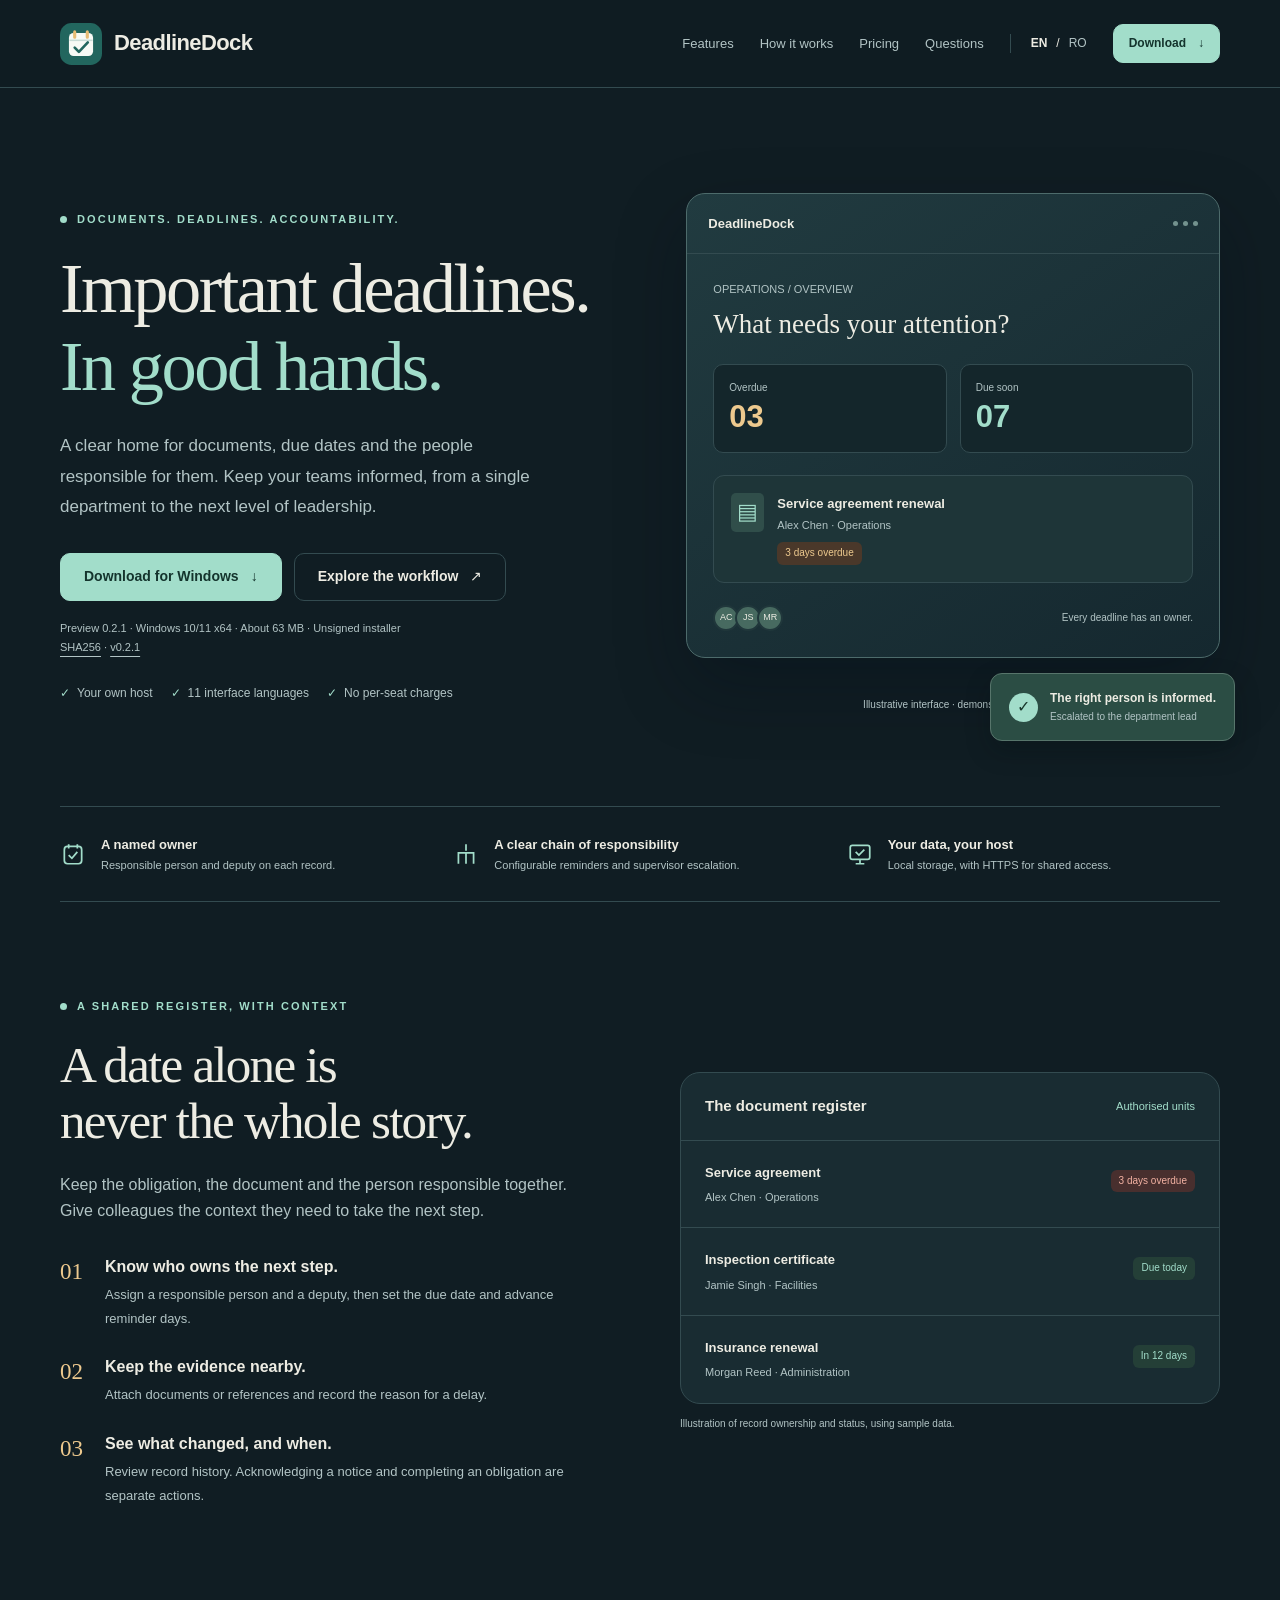
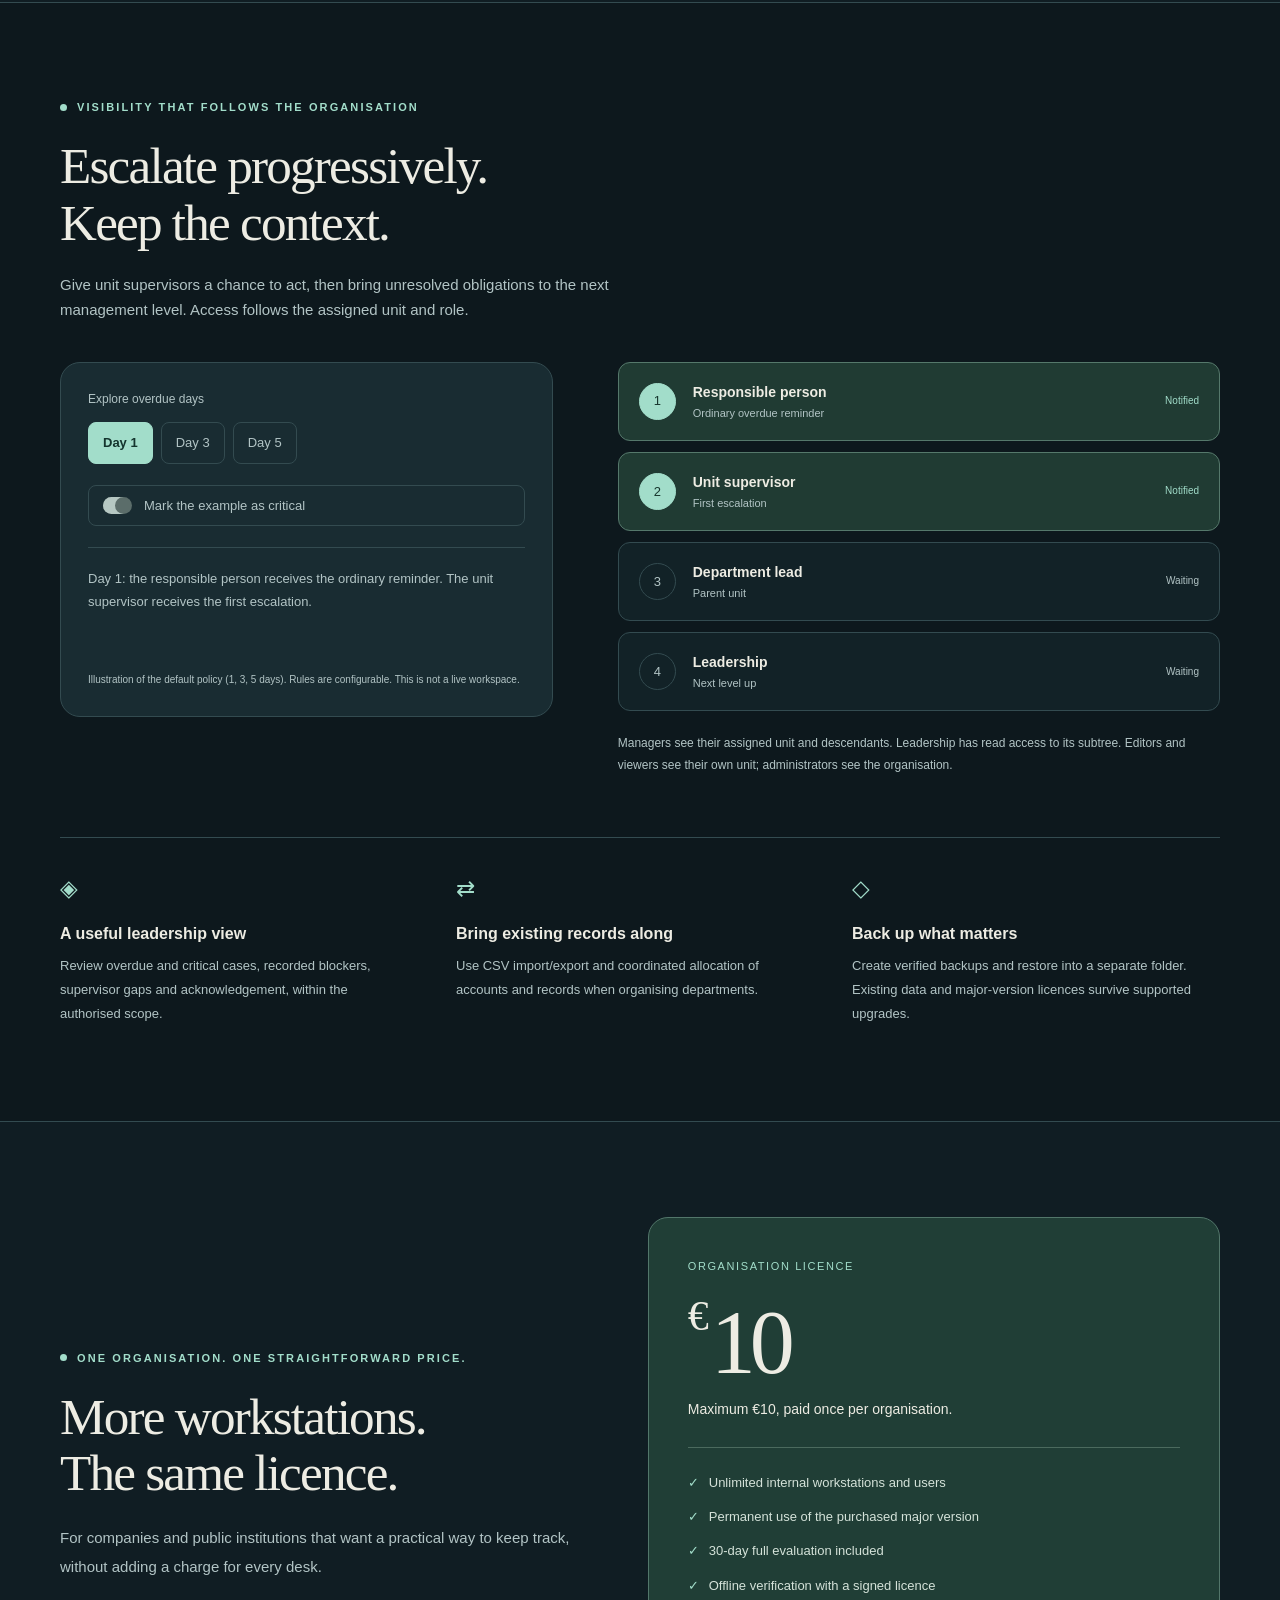
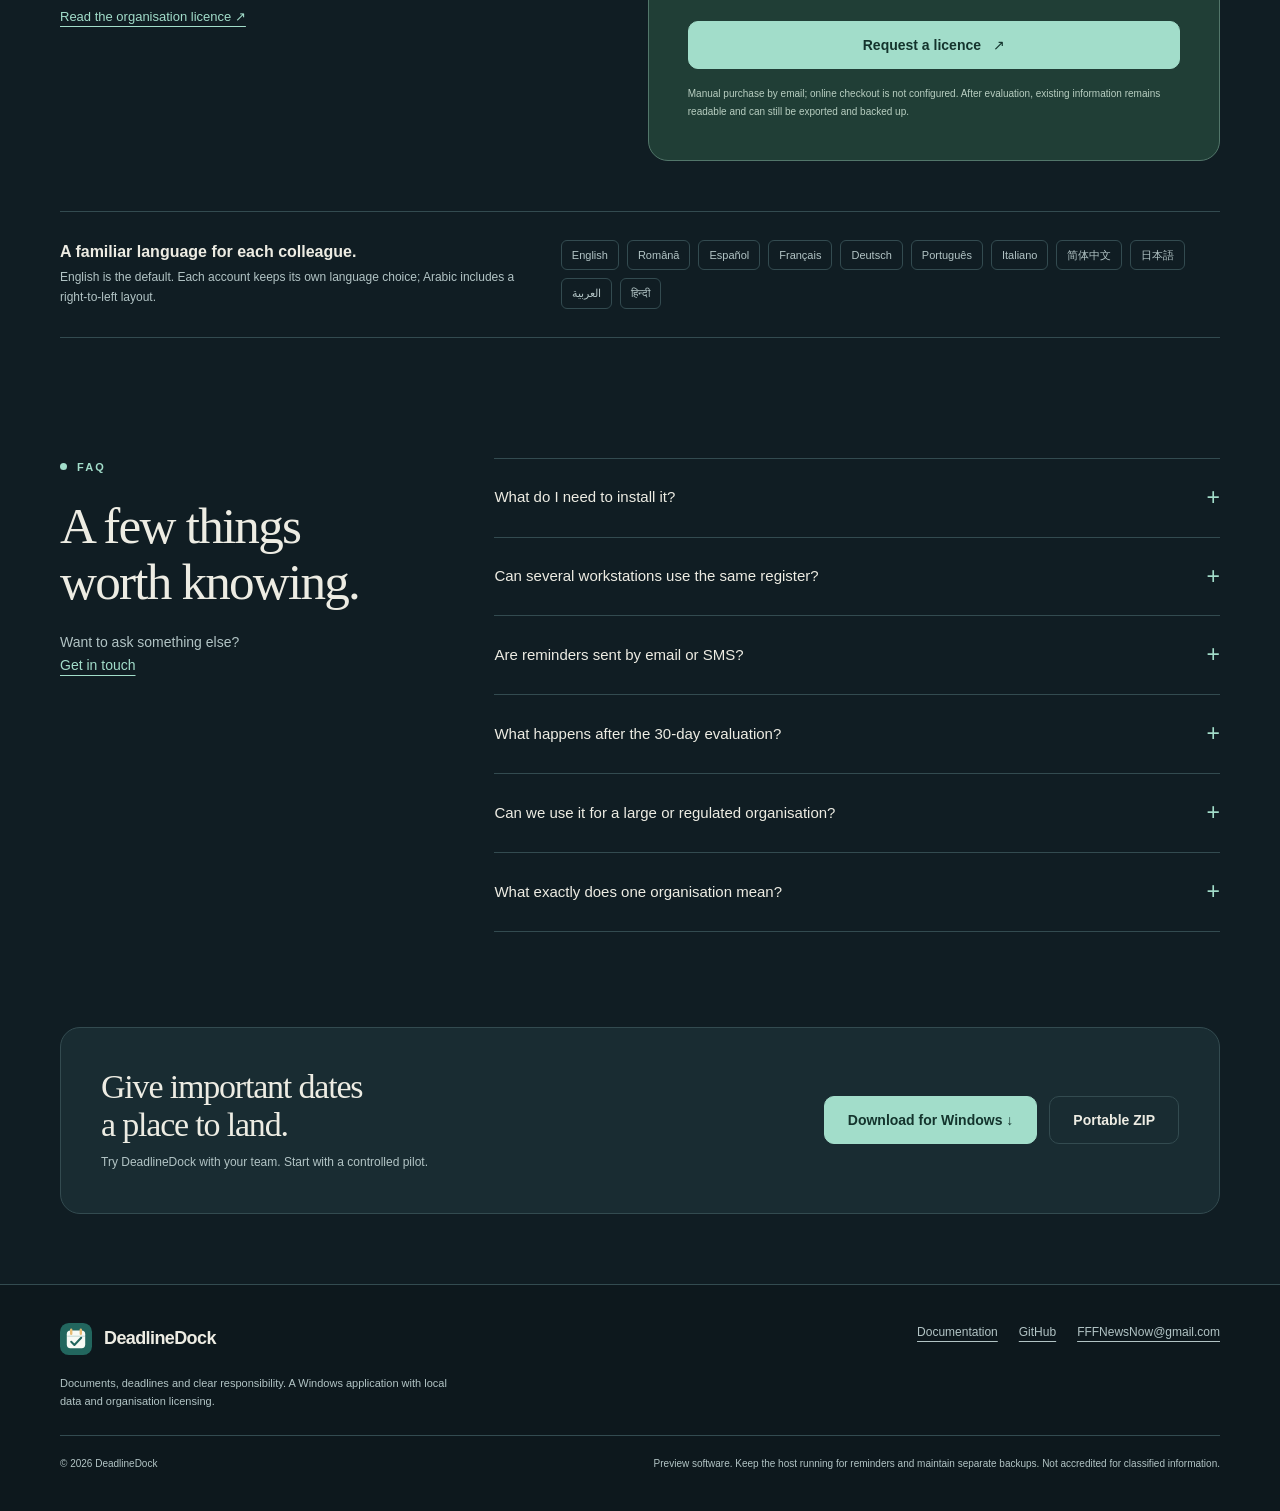
==== index.html @ 1c9779db "Add English and Romanian product website with search metadata" ====
<!doctype html>
<html lang="en"><head><meta charset="utf-8"><meta name="viewport" content="width=device-width,initial-scale=1"><meta name="color-scheme" content="dark"><title>DeadlineDock — Windows deadline and document tracker</title>
<meta name="description" content="Track documents, deadlines and responsibilities on Windows. Department hierarchy, escalation and leadership dashboards. Up to €10 per organisation."><meta name="robots" content="index,follow,max-image-preview:large"><meta name="google-site-verification" content="Wons1W-A62nD5cwTV264CGBM_NOvnfu3PKyM8gzLTNQ">
<link rel="canonical" href="https://grimegod.github.io/DeadlineDock/"><link rel="alternate" hreflang="en" href="https://grimegod.github.io/DeadlineDock/"><link rel="alternate" hreflang="ro" href="https://grimegod.github.io/DeadlineDock/ro.html"><link rel="alternate" hreflang="x-default" href="https://grimegod.github.io/DeadlineDock/">
<meta property="og:type" content="website"><meta property="og:site_name" content="DeadlineDock"><meta property="og:title" content="DeadlineDock — Windows deadline and document tracker"><meta property="og:description" content="Track documents, deadlines and responsibilities on Windows. Department hierarchy, escalation and leadership dashboards. Up to €10 per organisation."><meta property="og:url" content="https://grimegod.github.io/DeadlineDock/"><meta property="og:image" content="https://grimegod.github.io/DeadlineDock/screenshot.jpg"><meta property="og:image:alt" content="DeadlineDock Midnight — demonstration data"><meta property="og:locale" content="en_GB"><meta name="twitter:card" content="summary_large_image">
<link rel="icon" href="logo.svg" type="image/svg+xml"><link rel="stylesheet" href="site.css"><script src="site.js" defer></script><script type="application/ld+json">{"@context": "https://schema.org", "@graph": [{"@type": "WebSite", "@id": "https://grimegod.github.io/DeadlineDock/#website", "name": "DeadlineDock", "url": "https://grimegod.github.io/DeadlineDock/"}, {"@type": "WebPage", "@id": "https://grimegod.github.io/DeadlineDock/#webpage", "url": "https://grimegod.github.io/DeadlineDock/", "name": "DeadlineDock — Windows deadline and document tracker", "description": "Track documents, deadlines and responsibilities on Windows. Department hierarchy, escalation and leadership dashboards. Up to €10 per organisation.", "inLanguage": "en", "isPartOf": {"@id": "https://grimegod.github.io/DeadlineDock/#website"}, "about": {"@type": "Thing", "name": "DeadlineDock", "description": "Track documents, deadlines and responsibilities on Windows. Department hierarchy, escalation and leadership dashboards. Up to €10 per organisation."}}]}</script></head>
<body><a class="skip" href="#main">Skip to content</a><header class="site-header"><div class="container header-row"><a class="brand" href="./" aria-label="DeadlineDock"><img src="logo.svg" width="42" height="42" alt="">DeadlineDock</a><nav class="nav-links" aria-label="Main navigation"><a href="#features">Features</a><a href="#workflow">How it works</a><a href="#pricing">Pricing</a><a href="#faq">Questions</a></nav><div class="language" aria-label="Website language"><a href="./" lang="en" hreflang="en" aria-current="page">EN</a><span aria-hidden="true">/</span><a href="ro.html" lang="ro" hreflang="ro" >RO</a></div><a class="button small header-download" href="https://github.com/Grimegod/DeadlineDock/releases/download/v0.2.1/DeadlineDock-0.2.1-Setup-x64.exe">Download <span aria-hidden="true">↓</span></a></div></header>
<main id="main"><section class="container hero"><div class="hero-copy"><div class="eyebrow">Documents. Deadlines. Accountability.</div><h1><span class="visually-hidden">DeadlineDock — </span>Important deadlines.<br><em>In good hands.</em></h1><p>A clear home for documents, due dates and the people responsible for them. Keep your teams informed, from a single department to the next level of leadership.</p><div class="actions"><a class="button" href="https://github.com/Grimegod/DeadlineDock/releases/download/v0.2.1/DeadlineDock-0.2.1-Setup-x64.exe">Download for Windows <span aria-hidden="true">↓</span></a><a class="button secondary" href="#workflow">Explore the workflow <span aria-hidden="true">↗</span></a></div><p class="release-note">Preview 0.2.1 · Windows 10/11 x64 · About 63 MB · Unsigned installer<br><a href="https://github.com/Grimegod/DeadlineDock/releases/download/v0.2.1/SHA256SUMS.txt">SHA256</a> · <a href="https://github.com/Grimegod/DeadlineDock/releases/tag/v0.2.1">v0.2.1</a></p><div class="hero-proof"><span>Your own host</span><span>11 interface languages</span><span>No per-seat charges</span></div></div><div class="product-scene" aria-label="Illustrative interface · demonstration data"><div class="scene-shell"><div class="scene-top"><strong>DeadlineDock</strong><div class="scene-dots" aria-hidden="true"><i></i><i></i><i></i></div></div><div class="scene-inner"><div class="scene-greeting">OPERATIONS / OVERVIEW</div><h3>What needs your attention?</h3><div class="mini-stats"><div class="mini-stat"><span>Overdue</span><strong>03</strong></div><div class="mini-stat"><span>Due soon</span><strong>07</strong></div></div><div class="scene-record"><div class="file-icon" aria-hidden="true">▤</div><div><strong>Service agreement renewal</strong><p>Alex Chen · Operations</p><span class="badge">3 days overdue</span></div></div><div class="scene-bottom"><div class="avatars" aria-hidden="true"><span>AC</span><span>JS</span><span>MR</span></div><span>Every deadline has an owner.</span></div></div></div><div class="floating-note"><span class="check" aria-hidden="true">✓</span><div><strong>The right person is informed.</strong><p>Escalated to the department lead</p></div></div><p class="illustration-label">Illustrative interface · demonstration data</p></div></section>
<div class="container facts-strip"><div class="fact"><svg viewBox="0 0 24 24" fill="none" stroke-width="1.6" aria-hidden="true"><rect x="4" y="5" width="16" height="16" rx="3"/><path d="M8 3v4m8-4v4M8 13l3 3 5-6"/></svg><div><strong>A named owner</strong><p>Responsible person and deputy on each record.</p></div></div><div class="fact"><svg viewBox="0 0 24 24" fill="none" stroke-width="1.6" aria-hidden="true"><path d="M12 3v6m-7 7v-5h14v5M5 16v5m14-5v5M12 11v10"/></svg><div><strong>A clear chain of responsibility</strong><p>Configurable reminders and supervisor escalation.</p></div></div><div class="fact"><svg viewBox="0 0 24 24" fill="none" stroke-width="1.6" aria-hidden="true"><rect x="3" y="4" width="18" height="13" rx="2"/><path d="M8 21h8m-4-4v4M8 10l3 3 5-5"/></svg><div><strong>Your data, your host</strong><p>Local storage, with HTTPS for shared access.</p></div></div></div>
<section class="container section split" id="features"><div><div class="eyebrow">A shared register, with context</div><h2>A date alone is<br>never the whole story.</h2><p style="margin-top:22px">Keep the obligation, the document and the person responsible together. Give colleagues the context they need to take the next step.</p><div class="feature-list"><div class="feature-row"><span class="number">01</span><div><h3>Know who owns the next step.</h3><p>Assign a responsible person and a deputy, then set the due date and advance reminder days.</p></div></div><div class="feature-row"><span class="number">02</span><div><h3>Keep the evidence nearby.</h3><p>Attach documents or references and record the reason for a delay.</p></div></div><div class="feature-row"><span class="number">03</span><div><h3>See what changed, and when.</h3><p>Review record history. Acknowledging a notice and completing an obligation are separate actions.</p></div></div></div></div><div><div class="register-card"><div class="register-title"><strong>The document register</strong><span>Authorised units</span></div><div class="register-item"><div><strong>Service agreement</strong><p>Alex Chen · Operations</p></div><div class="register-date"><span class="badge late">3 days overdue</span></div></div><div class="register-item"><div><strong>Inspection certificate</strong><p>Jamie Singh · Facilities</p></div><div class="register-date"><span class="badge ">Due today</span></div></div><div class="register-item"><div><strong>Insurance renewal</strong><p>Morgan Reed · Administration</p></div><div class="register-date"><span class="badge ">In 12 days</span></div></div></div><span class="inset-label">Illustration of record ownership and status, using sample data.</span></div></section>
<section class="escalation-section section" id="workflow"><div class="container"><div class="section-head"><div class="eyebrow">Visibility that follows the organisation</div><h2>Escalate progressively.<br>Keep the context.</h2><p>Give unit supervisors a chance to act, then bring unresolved obligations to the next management level. Access follows the assigned unit and role.</p></div><div class="escalation-layout" data-escalation-demo><div class="demo-control"><span class="demo-label">Explore overdue days</span><div class="days"><button type="button" data-day="1" aria-pressed="true">Day 1</button><button type="button" data-day="3" aria-pressed="false">Day 3</button><button type="button" data-day="5" aria-pressed="false">Day 5</button></div><button type="button" class="priority-switch" data-critical aria-pressed="false">Mark the example as critical</button><p class="demo-explanation" data-explanation aria-live="polite">Day 1: the unit supervisor receives the first escalation.</p><p class="demo-note">Illustration of the default policy (1, 3, 5 days). Rules are configurable. This is not a live workspace.</p></div><div><div class="chain"><div class="chain-row notified" data-threshold="0"><span class="chain-icon" aria-hidden="true">1</span><div><strong>Responsible person</strong><p>Ordinary overdue reminder</p></div><span class="chain-state" data-state>Notified</span></div><div class="chain-row notified" data-threshold="1"><span class="chain-icon" aria-hidden="true">2</span><div><strong>Unit supervisor</strong><p>First escalation</p></div><span class="chain-state" data-state>Notified</span></div><div class="chain-row " data-threshold="3"><span class="chain-icon" aria-hidden="true">3</span><div><strong>Department lead</strong><p>Parent unit</p></div><span class="chain-state" data-state>Waiting</span></div><div class="chain-row " data-threshold="5"><span class="chain-icon" aria-hidden="true">4</span><div><strong>Leadership</strong><p>Next level up</p></div><span class="chain-state" data-state>Waiting</span></div></div><p class="scope-caption">Managers see their assigned unit and descendants. Leadership has read access to its subtree. Editors and viewers see their own unit; administrators see the organisation.</p></div></div><div class="tools-grid"><div class="tool"><span class="tool-icon" aria-hidden="true">◈</span><h3>A useful leadership view</h3><p>Review overdue and critical cases, recorded blockers, supervisor gaps and acknowledgement, within the authorised scope.</p></div><div class="tool"><span class="tool-icon" aria-hidden="true">⇄</span><h3>Bring existing records along</h3><p>Use CSV import/export and coordinated allocation of accounts and records when organising departments.</p></div><div class="tool"><span class="tool-icon" aria-hidden="true">◇</span><h3>Back up what matters</h3><p>Create verified backups and restore into a separate folder. Existing data and major-version licences survive supported upgrades.</p></div></div></div></section>
<section class="container section"><div class="pricing-layout" id="pricing"><div class="pricing-copy"><div class="eyebrow">One organisation. One straightforward price.</div><h2>More workstations.<br>The same licence.</h2><p>For companies and public institutions that want a practical way to keep track, without adding a charge for every desk.</p><a class="quiet-link" href="https://github.com/Grimegod/DeadlineDock/blob/main/LICENSE.txt">Read the organisation licence ↗</a></div><div class="price-card"><div class="price-label">Organisation licence</div><div class="price-value"><span>€</span>10</div><p class="price-scope">Maximum €10, paid once per organisation.</p><ul class="price-list"><li>Unlimited internal workstations and users</li><li>Permanent use of the purchased major version</li><li>30-day full evaluation included</li><li>Offline verification with a signed licence</li></ul><a class="button" href="mailto:FFFNewsNow@gmail.com?subject=DeadlineDock%20organisation%20licence">Request a licence <span aria-hidden="true">↗</span></a><p class="price-fine">Manual purchase by email; online checkout is not configured. After evaluation, existing information remains readable and can still be exported and backed up.</p></div></div><div class="languages-box"><div><h3>A familiar language for each colleague.</h3><p>English is the default. Each account keeps its own language choice; Arabic includes a right-to-left layout.</p></div><div class="language-tags"><span>English</span><span>Română</span><span>Español</span><span>Français</span><span>Deutsch</span><span>Português</span><span>Italiano</span><span>简体中文</span><span>日本語</span><span>العربية</span><span>हिन्दी</span></div></div></section>
<section class="container section faq-section" id="faq"><div class="faq-layout"><div class="faq-copy"><div class="eyebrow">FAQ</div><h2>A few things<br>worth knowing.</h2><p>Want to ask something else?<br><a href="mailto:FFFNewsNow@gmail.com">Get in touch</a></p></div><div><details><summary>What do I need to install it?</summary><p>Windows 10 or 11, x64. The package includes its runtime, so there is no separate .NET installation. Start the Windows host and use its browser interface.</p></details><details><summary>Can several workstations use the same register?</summary><p>Yes, through one central Windows host and configured HTTPS. Clients use a browser. Separate default installations do not synchronise automatically; the host must remain running for reminders.</p></details><details><summary>Are reminders sent by email or SMS?</summary><p>This preview provides in-app notices and Windows host notifications. It does not send email or SMS. The host checks reminders every minute while it is running.</p></details><details><summary>What happens after the 30-day evaluation?</summary><p>Reading existing information, CSV export and backup remain available. A signed organisation licence enables continued changes. Request the licence by email; the price is at most €10 for the organisation.</p></details><details><summary>Can we use it for a large or regulated organisation?</summary><p>Start with a controlled pilot. This unsigned preview has role/unit access controls, but no SSO, two-factor authentication, document-classification controls or military/regulatory accreditation. Validate security, capacity and your own procedures before a larger deployment.</p></details><details><summary>What exactly does one organisation mean?</summary><p>One named legal entity, including its departments and branches. Separate incorporated companies, subsidiaries or agencies require their own licence. See the full terms for the purchased major version.</p></details></div></div></section>
<section class="container download-band" id="download"><div><h2>Give important dates<br>a place to land.</h2><p>Try DeadlineDock with your team. Start with a controlled pilot.</p></div><div class="actions"><a class="button" href="https://github.com/Grimegod/DeadlineDock/releases/download/v0.2.1/DeadlineDock-0.2.1-Setup-x64.exe">Download for Windows ↓</a><a class="button secondary" href="https://github.com/Grimegod/DeadlineDock/releases/download/v0.2.1/DeadlineDock-0.2.1-win-x64.zip">Portable ZIP</a></div></section></main>
<footer class="site-footer"><div class="container"><div class="footer-grid"><div class="footer-brand"><a class="brand" href="./"><img src="logo.svg" width="32" height="32" alt="">DeadlineDock</a><p>Documents, deadlines and clear responsibility. A Windows application with local data and organisation licensing.</p></div><div class="footer-links"><a href="https://github.com/Grimegod/DeadlineDock/blob/main/USER-GUIDE.md">Documentation</a><a href="https://github.com/Grimegod/DeadlineDock">GitHub</a><a href="mailto:FFFNewsNow@gmail.com">FFFNewsNow@gmail.com</a></div></div><div class="footer-bottom"><span>© 2026 DeadlineDock</span><p>Preview software. Keep the host running for reminders and maintain separate backups. Not accredited for classified information.</p></div></div></footer></body></html>
---- site.css ----
:root{color-scheme:dark;--bg:#101d23;--panel:#192c32;--deep:#0d181d;--line:#334b50;--text:#edece3;--muted:#b2c4c5;--mint:#a2ddca;--gold:#edc98e;--danger:#f2b1a2;--radius:20px;font-family:'Segoe UI',Arial,sans-serif;font-synthesis:none}*{box-sizing:border-box}html{scroll-behavior:smooth;scroll-padding-top:100px}body{margin:0;background:var(--bg);color:var(--text);font-size:16px;line-height:1.65}a{color:inherit;text-decoration-thickness:1px;text-underline-offset:5px}button,input{font:inherit}button{cursor:pointer}a,button{touch-action:manipulation}a:focus-visible,button:focus-visible,summary:focus-visible{outline:3px solid var(--gold);outline-offset:5px}h1,h2,h3,p{margin:0}h1,h2{font-family:Georgia,'Times New Roman',serif;font-weight:400;line-height:1.1;letter-spacing:-.035em}h1{font-size:clamp(44px,5.5vw,76px)}h2{font-size:clamp(34px,4vw,53px)}h3{font-size:19px;font-weight:600;line-height:1.35}p{color:var(--muted)}.container{width:min(1160px,calc(100% - 56px));margin-inline:auto}.skip{position:fixed;top:-100px;left:20px;background:var(--mint);color:var(--deep);padding:12px 18px;z-index:50}.skip:focus{top:12px}.site-header{position:sticky;top:0;z-index:10;background:#101d23f5;border-bottom:1px solid var(--line);backdrop-filter:blur(14px)}.header-row{min-height:87px;display:flex;align-items:center;gap:26px}.brand{display:inline-flex;align-items:center;gap:12px;text-decoration:none;font-size:22px;font-weight:700;letter-spacing:-.6px;white-space:nowrap}.brand img{width:42px;height:42px}.nav-links{display:flex;align-items:center;gap:26px;margin-inline-start:auto}.nav-links a{font-size:13px;text-decoration:none;color:var(--muted);white-space:nowrap}.nav-links a:hover{color:var(--mint)}.language{display:inline-flex;gap:9px;align-items:center;border-inline-start:1px solid var(--line);padding-inline-start:20px;font-size:12px}.language a{text-decoration:none;color:var(--muted)}.language a[aria-current=page]{color:var(--text);font-weight:700}.button{display:inline-flex;align-items:center;justify-content:center;gap:12px;min-height:48px;padding:11px 23px;background:var(--mint);border:1px solid var(--mint);border-radius:10px;color:#14342d;text-decoration:none;font-size:14px;font-weight:650;transition:transform .16s,background .16s}.button:hover{background:#b6e8d8;transform:translateY(-2px)}.button.secondary{background:transparent;color:var(--text);border-color:var(--line)}.button.secondary:hover{background:var(--panel);border-color:var(--muted)}.button.small{min-height:39px;padding:8px 15px;font-size:12px}.hero{padding:85px 0 65px;display:grid;grid-template-columns:1.05fr 1fr;gap:66px;align-items:center}.eyebrow{text-transform:uppercase;letter-spacing:2.1px;font-size:11px;font-weight:650;color:var(--mint);display:flex;gap:10px;align-items:center;margin-bottom:22px}.eyebrow::before{content:'';width:7px;height:7px;border-radius:50%;background:currentColor}.hero h1 em{font-style:normal;color:var(--mint)}.hero-copy>p{font-size:17px;line-height:1.8;max-width:485px;margin-top:26px}.actions{display:flex;gap:12px;flex-wrap:wrap;margin-top:30px}.release-note{font-size:11px!important;line-height:1.7!important;margin-top:18px!important;max-width:480px}.release-note a{color:var(--muted)}.hero-proof{display:flex;gap:18px;flex-wrap:wrap;margin-top:28px;font-size:12px;color:var(--muted)}.hero-proof span::before{content:'✓';color:var(--mint);margin-inline-end:7px}.product-scene{position:relative;padding:20px 0 28px}.scene-shell{border:1px solid #4d6b6b;background:linear-gradient(145deg,#213b40,#15282f);border-radius:19px;box-shadow:0 28px 70px #030e164d;overflow:hidden}.scene-top{display:flex;align-items:center;justify-content:space-between;padding:19px 21px;border-bottom:1px solid var(--line);font-size:11px;color:var(--muted)}.scene-top strong{color:var(--text);font-size:13px}.scene-dots{display:flex;gap:5px}.scene-dots i{display:block;width:5px;height:5px;border-radius:50%;background:#73928e}.scene-inner{padding:26px}.scene-greeting{font-size:11px;color:var(--muted);margin-bottom:7px}.scene-inner h3{font-family:Georgia,serif;font-size:27px;font-weight:400}.mini-stats{display:grid;grid-template-columns:1fr 1fr;gap:13px;margin:22px 0}.mini-stat{border:1px solid var(--line);background:#14262b;border-radius:10px;padding:15px}.mini-stat span{font-size:10px;color:var(--muted);display:block}.mini-stat strong{font-size:31px;font-weight:600;color:var(--gold);line-height:1.3}.mini-stat:last-child strong{color:var(--mint)}.scene-record{background:#1e3538;border:1px solid var(--line);border-radius:11px;padding:17px;display:flex;gap:13px;align-items:flex-start}.file-icon{flex-shrink:0;width:33px;height:39px;border-radius:5px;background:#304e4a;display:grid;place-items:center;color:var(--mint);font-size:22px}.scene-record strong{display:block;font-size:13px}.scene-record p{font-size:11px;margin-top:2px}.badge{display:inline-flex;align-items:center;border-radius:6px;background:#4a382a;color:var(--gold);font-size:10px;padding:4px 8px;margin-top:8px;line-height:1.45}.scene-bottom{display:flex;justify-content:space-between;align-items:center;gap:10px;margin-top:22px;font-size:10px;color:var(--muted)}.avatars{display:flex;padding-inline-start:4px}.avatars span{width:26px;height:26px;border-radius:50%;border:2px solid #20373b;background:#476a60;display:grid;place-items:center;font-size:9px;margin-inline-start:-4px;color:var(--text)}.floating-note{position:absolute;bottom:0;inset-inline-end:-15px;display:flex;gap:12px;align-items:center;background:#2b4d44;border:1px solid #57756b;box-shadow:0 10px 25px #04110f40;border-radius:12px;padding:15px 18px;max-width:290px}.floating-note .check{width:29px;height:29px;border-radius:50%;display:grid;place-items:center;color:#18372b;background:var(--mint)}.floating-note strong{display:block;font-size:12px}.floating-note p{font-size:10px}.illustration-label{text-align:center;font-size:10px;color:var(--muted);margin-top:39px}.facts-strip{border-block:1px solid var(--line);display:grid;grid-template-columns:repeat(3,1fr);padding:27px 0;gap:20px}.fact{display:flex;gap:15px;align-items:center}.fact svg{width:26px;height:26px;flex-shrink:0;stroke:var(--mint)}.fact strong{display:block;font-size:13px;font-weight:600}.fact p{font-size:11px}.section{padding:95px 0}.section-head{max-width:640px;margin-bottom:39px}.section-head p{font-size:15px;max-width:570px;margin-top:22px}.split{display:grid;grid-template-columns:1fr 1fr;gap:80px;align-items:center}.feature-list{display:grid;gap:26px;margin-top:31px}.feature-row{display:grid;grid-template-columns:32px 1fr;gap:13px}.number{font-family:Georgia,serif;font-size:23px;color:var(--gold);line-height:1.4}.feature-row h3{font-size:16px;margin-bottom:6px}.feature-row p{font-size:13px;line-height:1.8}.register-card{background:var(--panel);border:1px solid var(--line);border-radius:var(--radius);overflow:hidden}.register-title{padding:21px 24px;font-size:15px;border-bottom:1px solid var(--line);display:flex;align-items:center;justify-content:space-between}.register-title span{color:var(--mint);font-size:11px}.register-item{padding:21px 24px;border-bottom:1px solid var(--line);display:grid;grid-template-columns:1fr auto;gap:13px}.register-item:last-child{border:0}.register-item strong{display:block;font-size:13px}.register-item p{font-size:11px;margin-top:5px}.register-date{font-size:12px;text-align:end;color:var(--text)}.register-date .badge{display:flex;justify-content:center;background:#243f37;color:var(--mint)}.register-date .badge.late{background:#482f2e;color:var(--danger)}.inset-label{font-size:10px;color:var(--muted);display:block;margin-top:12px}.escalation-section{background:var(--deep);border-block:1px solid var(--line)}.escalation-section .section-head{max-width:720px}.escalation-layout{display:grid;grid-template-columns:.9fr 1.1fr;gap:65px;align-items:start}.demo-control{background:var(--panel);border:1px solid var(--line);border-radius:var(--radius);padding:27px}.demo-label{font-size:12px;color:var(--muted);display:block;margin-bottom:13px}.days{display:flex;gap:8px;flex-wrap:wrap}.days button,.priority-switch{border:1px solid var(--line);background:transparent;color:var(--muted);padding:9px 14px;border-radius:8px;font-size:13px}.days button[aria-pressed=true]{background:var(--mint);color:#14342d;border-color:var(--mint);font-weight:600}.priority-switch{margin-top:21px;width:100%;text-align:start;display:flex;gap:12px;align-items:center}.priority-switch::before{content:'';width:29px;height:17px;border-radius:12px;background:#5b6d6a;flex-shrink:0;box-shadow:inset 12px 0 0 #b6c8c3}.priority-switch[aria-pressed=true]{border-color:#926f59;color:var(--gold)}.priority-switch[aria-pressed=true]::before{background:var(--mint);box-shadow:inset -12px 0 0 #18372e}.demo-explanation{margin-top:21px;padding-top:20px;border-top:1px solid var(--line);font-size:13px;min-height:106px;line-height:1.75}.demo-note{font-size:10px;margin-top:19px}.chain{display:grid;gap:11px}.chain-row{border:1px solid var(--line);border-radius:12px;background:#122227;padding:18px 20px;display:flex;align-items:center;gap:17px;transition:background .18s,border-color .18s}.chain-row .chain-icon{width:37px;height:37px;border:1px solid var(--line);border-radius:50%;display:grid;place-items:center;font-size:13px;color:var(--muted);flex-shrink:0}.chain-row strong{font-size:14px;display:block}.chain-row p{font-size:11px}.chain-state{margin-inline-start:auto;font-size:10px;color:var(--muted);white-space:nowrap}.chain-row.notified{background:#203b33;border-color:#55786b}.chain-row.notified .chain-icon{background:var(--mint);border-color:var(--mint);color:#18372e}.chain-row.notified .chain-state{color:var(--mint)}.scope-caption{font-size:12px;margin-top:22px;color:var(--muted);line-height:1.8}.tools-grid{display:grid;grid-template-columns:repeat(3,1fr);gap:28px;border-top:1px solid var(--line);padding-top:32px;margin-top:60px}.tool{padding-inline-end:22px}.tool .tool-icon{font-size:23px;color:var(--mint);display:block;margin-bottom:15px}.tool h3{font-size:16px;margin-bottom:10px}.tool p{font-size:13px;line-height:1.85}.pricing-section{padding-top:0}.pricing-layout{display:grid;grid-template-columns:.95fr 1.05fr;gap:70px;align-items:center}.pricing-copy>p{font-size:15px;line-height:1.9;margin-top:23px}.pricing-copy .quiet-link{display:inline-block;color:var(--mint);font-size:13px;margin-top:25px}.price-card{background:#203e36;border:1px solid #52766a;border-radius:var(--radius);padding:39px}.price-label{font-size:11px;color:var(--mint);letter-spacing:1.6px;text-transform:uppercase}.price-value{font-family:Georgia,serif;font-size:90px;line-height:1.1;color:var(--text);margin:18px 0 6px;letter-spacing:-6px}.price-value span{font-size:42px;vertical-align:top;letter-spacing:-2px;padding-inline-end:4px}.price-scope{font-size:14px;color:var(--text)}.price-list{padding:0;list-style:none;display:grid;gap:13px;margin:25px 0;border-top:1px solid #4b6a5e;padding-top:24px}.price-list li{font-size:13px;color:#d4e2d9;display:flex;gap:10px}.price-list li::before{content:'✓';color:var(--mint)}.price-card .button{width:100%}.price-fine{margin-top:16px;font-size:10px;color:#b8cec1;line-height:1.8}.languages-box{margin-top:50px;padding:28px 0;border-block:1px solid var(--line);display:grid;grid-template-columns:1fr 1.4fr;gap:30px;align-items:center}.languages-box h3{font-size:16px}.languages-box p{font-size:12px;margin-top:5px}.language-tags{display:flex;flex-wrap:wrap;gap:8px}.language-tags span{border:1px solid var(--line);padding:5px 10px;border-radius:6px;font-size:11px;color:var(--muted)}.faq-section{padding-top:25px}.faq-layout{display:grid;grid-template-columns:.65fr 1.35fr;gap:85px}.faq-copy p{font-size:14px;margin-top:21px}.faq-copy a{color:var(--mint)}details{border-top:1px solid var(--line);padding:20px 0}details:last-child{border-bottom:1px solid var(--line)}summary{list-style:none;cursor:pointer;display:flex;align-items:center;justify-content:space-between;gap:15px;font-size:15px;font-weight:500}summary::after{content:'+';font-size:23px;font-weight:300;color:var(--mint)}details[open] summary::after{content:'−'}summary::-webkit-details-marker{display:none}details p{font-size:13px;line-height:1.9;margin-top:17px;padding-inline-end:25px}.download-band{display:flex;align-items:center;justify-content:space-between;gap:35px;padding:40px;border:1px solid var(--line);background:var(--panel);border-radius:var(--radius);margin-bottom:70px}.download-band h2{font-size:34px}.download-band p{font-size:12px;margin-top:10px}.download-band .actions{margin:0;flex-shrink:0}.site-footer{background:var(--deep);border-top:1px solid var(--line);padding:38px 0}.footer-grid{display:grid;grid-template-columns:1fr auto;gap:20px}.footer-brand .brand{font-size:18px}.footer-brand .brand img{width:32px;height:32px}.footer-brand p{font-size:11px;margin-top:11px;max-width:410px}.footer-links{display:flex;gap:21px;align-items:flex-start;flex-wrap:wrap;font-size:12px;color:var(--muted)}.footer-bottom{border-top:1px solid var(--line);padding-top:20px;margin-top:25px;display:flex;justify-content:space-between;gap:20px;font-size:10px;color:var(--muted)}.footer-bottom p{max-width:740px}.no-script{padding:14px;background:var(--panel);font-size:12px}.no-script p{color:var(--text)}[hidden]{display:none!important}@media(max-width:1050px){.hero{gap:35px;padding-top:60px}.floating-note{inset-inline-end:0}.nav-links{gap:17px}.header-row{gap:18px}.split{gap:45px}.escalation-layout{gap:35px}.pricing-layout{gap:40px}.faq-layout{gap:50px}.hero-copy>p{font-size:16px}.scene-inner{padding:22px}.header-download{display:none}}@media(max-width:760px){.container{width:calc(100% - 36px)}.header-row{flex-wrap:wrap;gap:13px;min-height:0;padding-block:15px}.brand{font-size:21px}.brand img{width:36px;height:36px}.language{margin-inline-start:auto;border:0;padding:0}.nav-links{order:3;width:100%;margin:0;gap:25px;overflow:auto;padding:4px 0;font-size:12px}.hero{grid-template-columns:1fr;padding:49px 0 45px;gap:25px}.hero h1{max-width:560px;font-size:clamp(44px,10vw,67px)}.hero-copy>p{max-width:560px}.product-scene{max-width:520px;width:100%;margin:0 auto}.illustration-label{margin-top:35px}.facts-strip{grid-template-columns:1fr;gap:21px;padding-block:25px}.fact p{font-size:12px}.section{padding:64px 0}.split,.escalation-layout,.pricing-layout,.faq-layout{grid-template-columns:1fr;gap:35px}.section-head{margin-bottom:30px}.split .register-card{order:2}.feature-list{gap:22px}.tools-grid{grid-template-columns:1fr;margin-top:38px;gap:28px}.tool{padding:0}.tool .tool-icon{margin-bottom:8px}.pricing-section{padding-top:0}.price-card{padding:29px}.price-value{font-size:83px}.languages-box{grid-template-columns:1fr;gap:20px;margin-top:35px}.faq-section{padding-top:10px}.faq-layout{gap:27px}.download-band{flex-direction:column;align-items:flex-start;padding:29px;margin-bottom:46px}.download-band .actions{flex-wrap:wrap}.footer-grid{grid-template-columns:1fr}.footer-links{margin-top:10px;gap:20px}.footer-bottom{flex-direction:column;gap:10px}.scene-inner{padding:23px}.scene-inner h3{font-size:26px}.floating-note{padding:13px 15px}.scope-caption{font-size:12px}}@media(prefers-reduced-motion:reduce){html{scroll-behavior:auto}*,*::before,*::after{animation:none!important;transition:none!important}}

.visually-hidden{position:absolute;width:1px;height:1px;padding:0;margin:-1px;overflow:hidden;clip:rect(0,0,0,0);white-space:nowrap;border:0}
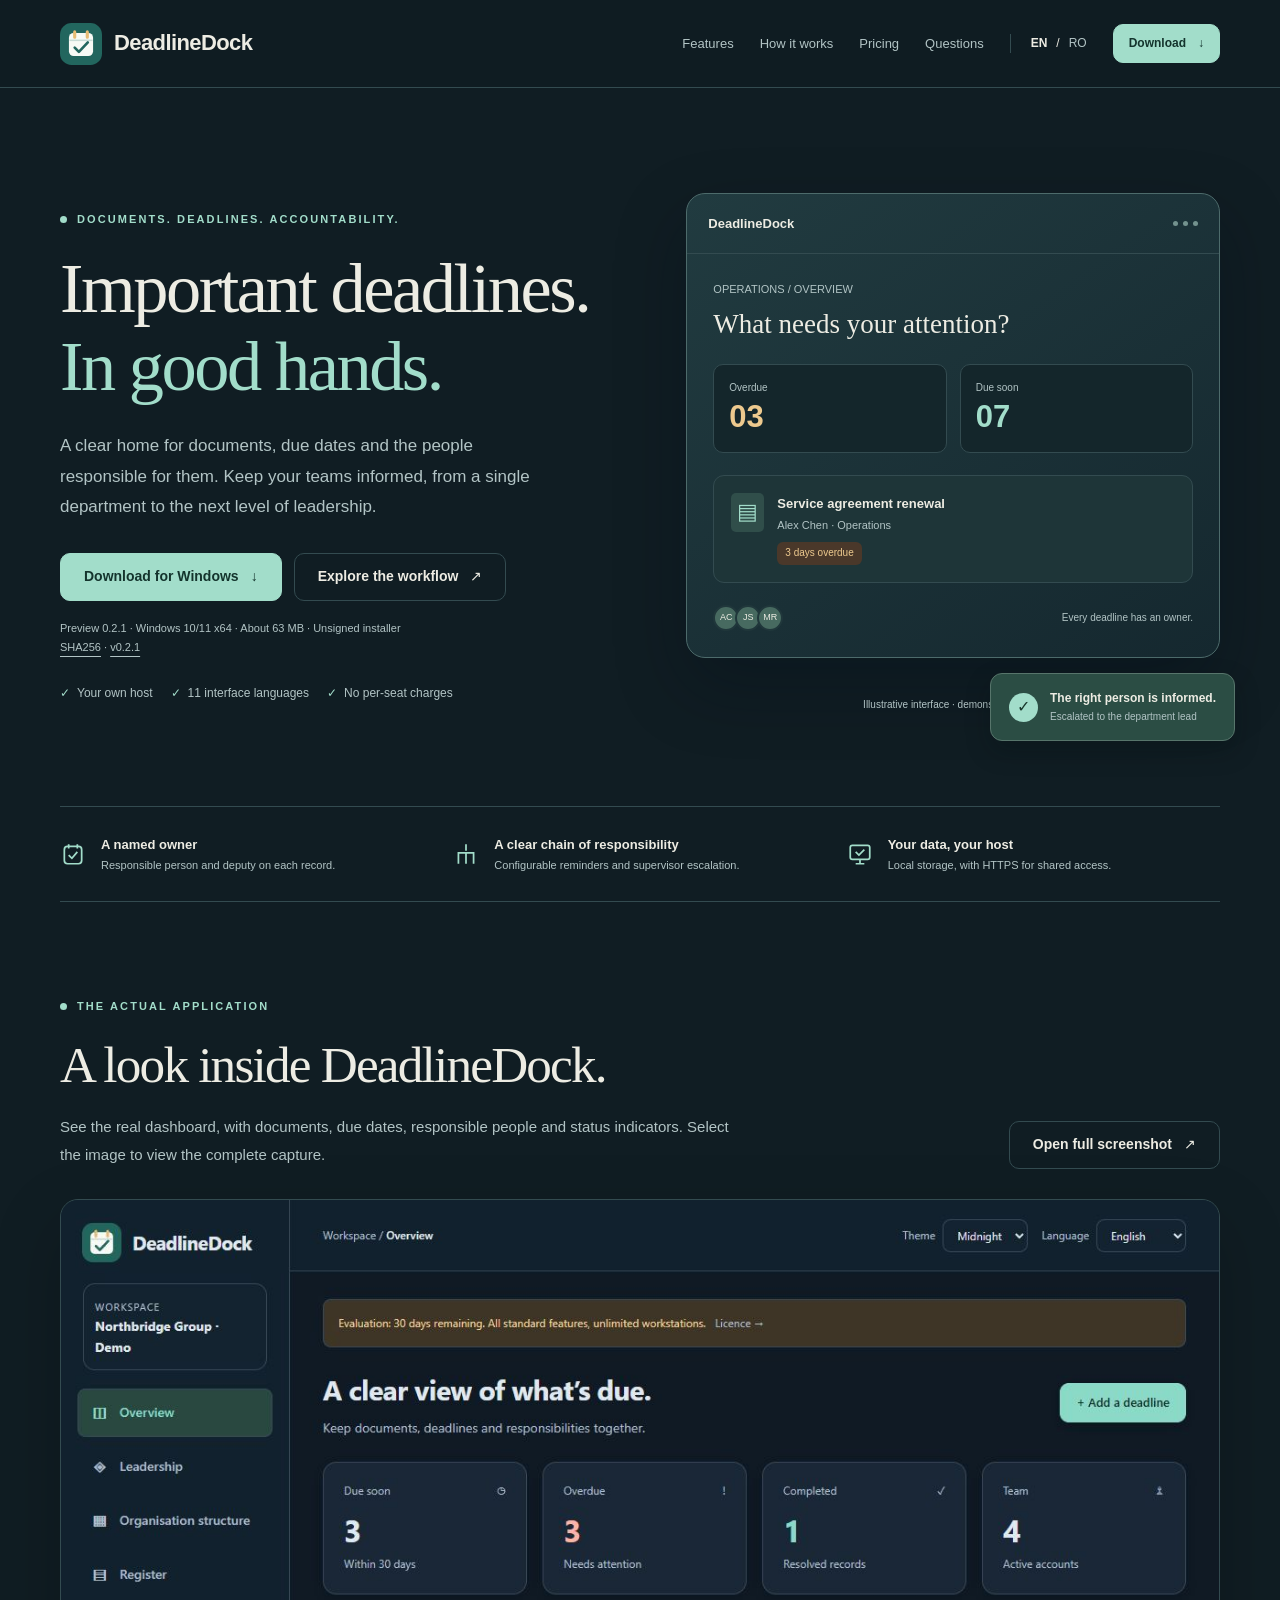
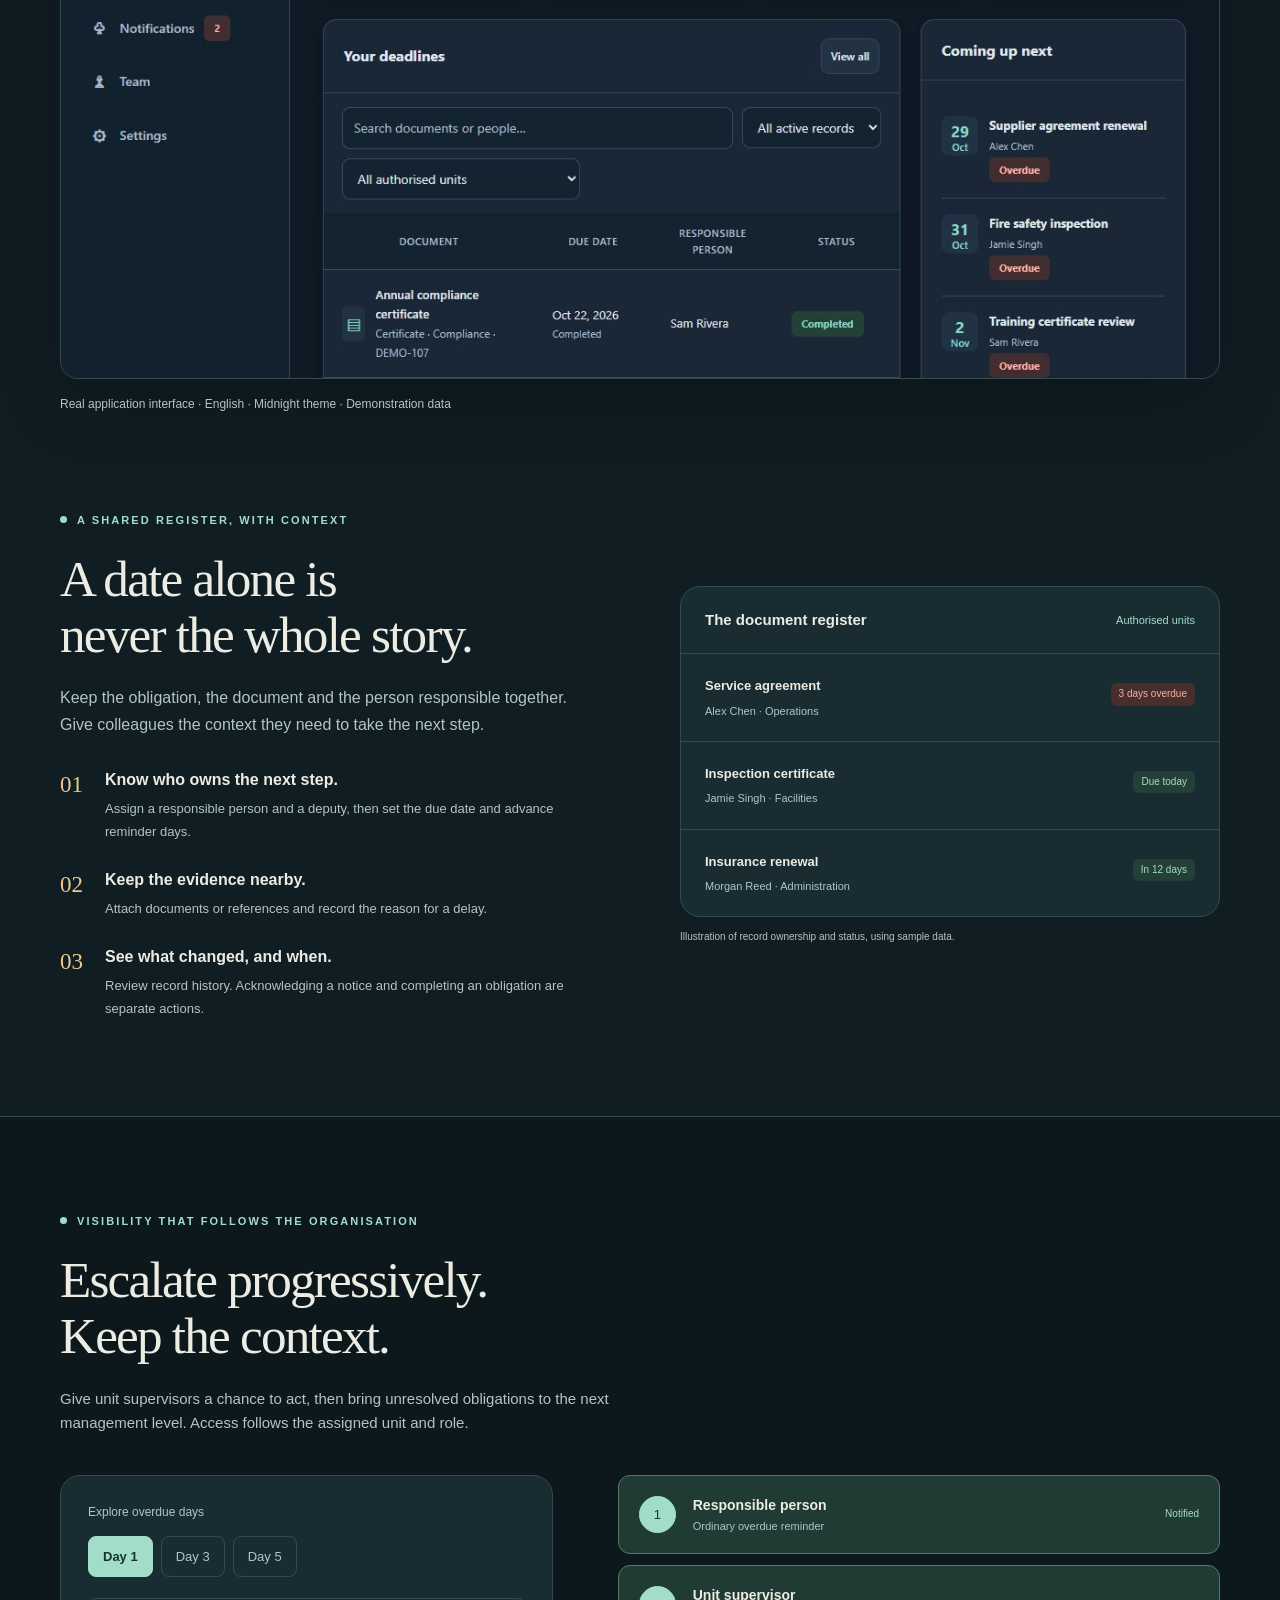
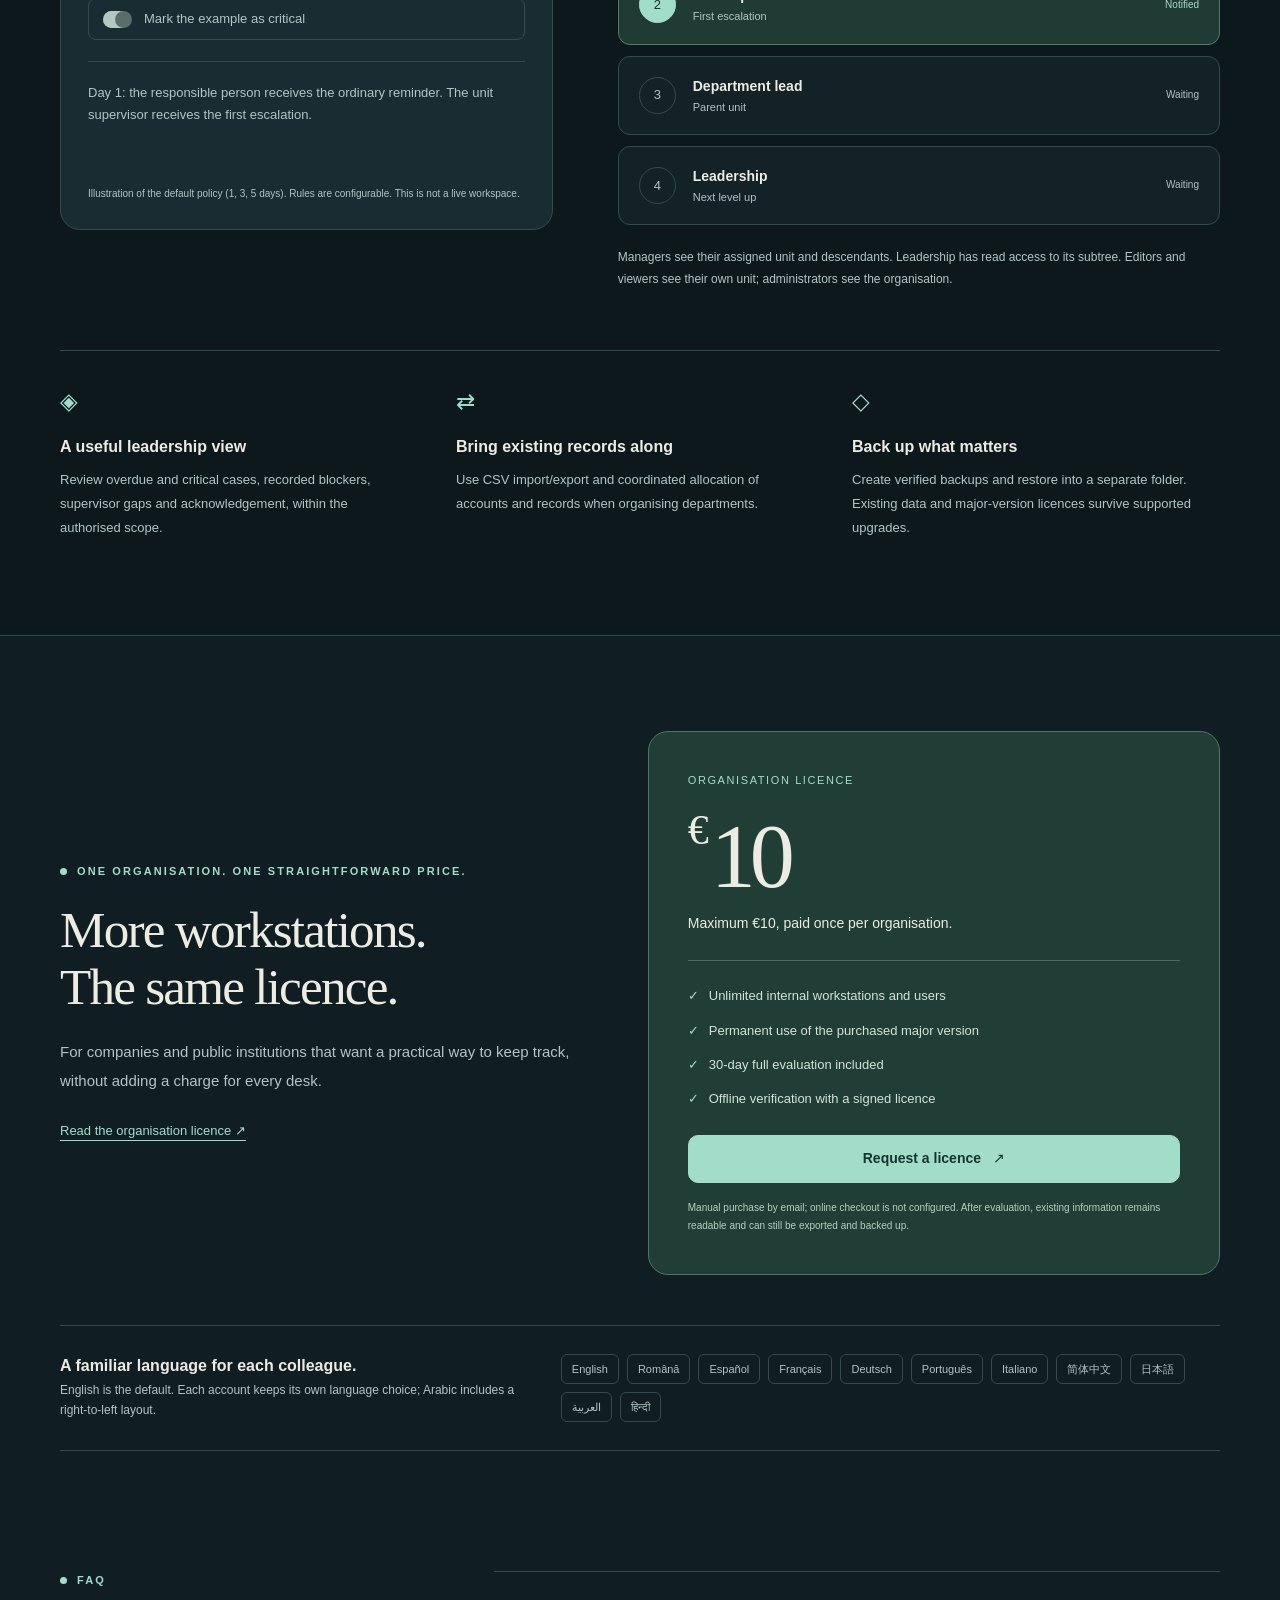
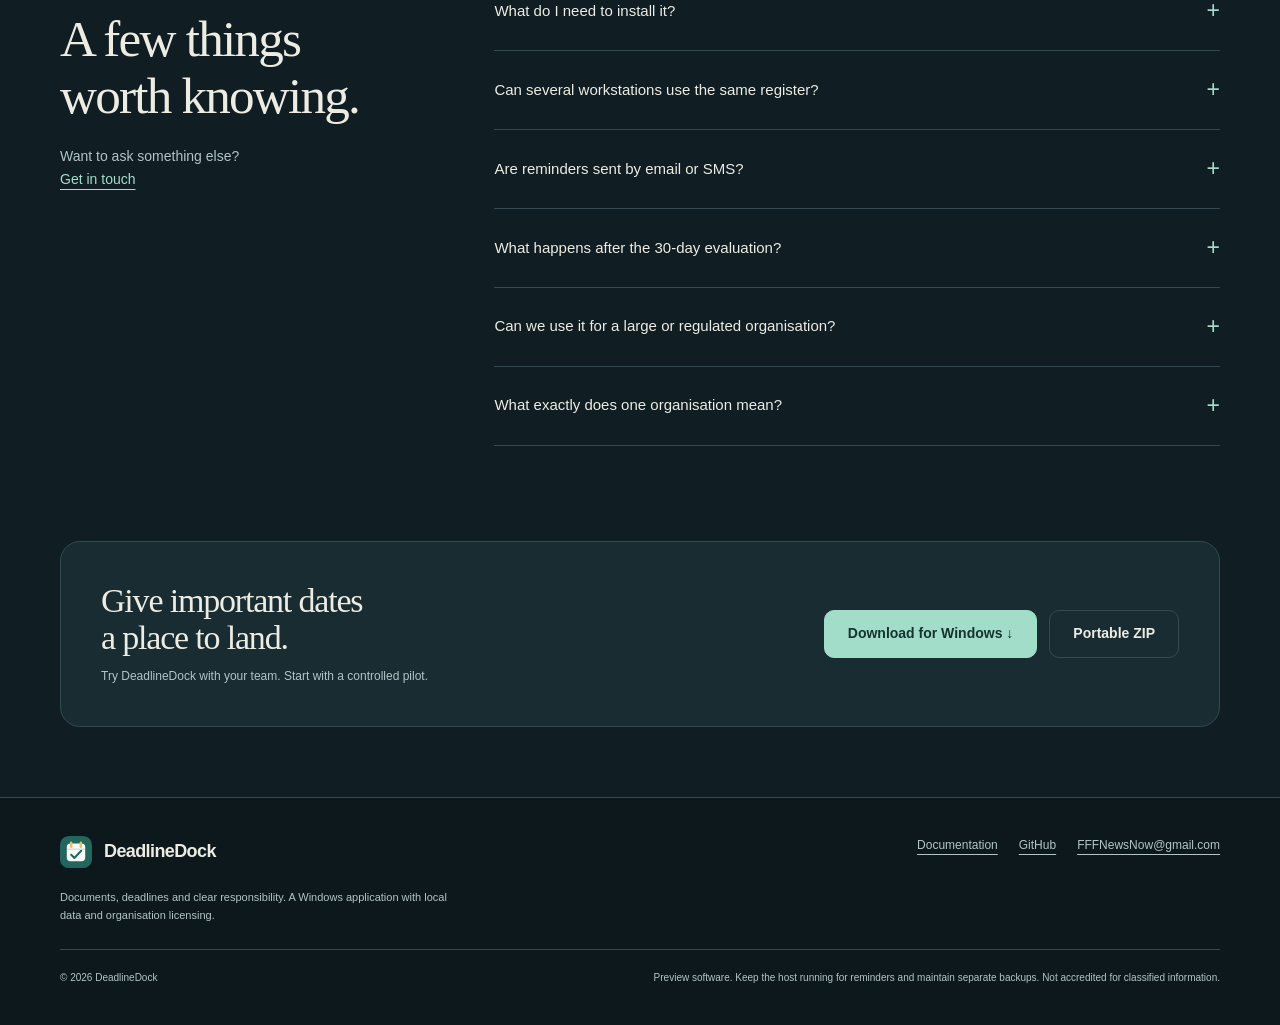
==== commit 4cde6abc: "Show real DeadlineDock interface on product website" ====
--- a/index.html
+++ b/index.html
@@ -7,6 +7,7 @@
 <body><a class="skip" href="#main">Skip to content</a><header class="site-header"><div class="container header-row"><a class="brand" href="./" aria-label="DeadlineDock"><img src="logo.svg" width="42" height="42" alt="">DeadlineDock</a><nav class="nav-links" aria-label="Main navigation"><a href="#features">Features</a><a href="#workflow">How it works</a><a href="#pricing">Pricing</a><a href="#faq">Questions</a></nav><div class="language" aria-label="Website language"><a href="./" lang="en" hreflang="en" aria-current="page">EN</a><span aria-hidden="true">/</span><a href="ro.html" lang="ro" hreflang="ro" >RO</a></div><a class="button small header-download" href="https://github.com/Grimegod/DeadlineDock/releases/download/v0.2.1/DeadlineDock-0.2.1-Setup-x64.exe">Download <span aria-hidden="true">↓</span></a></div></header>
 <main id="main"><section class="container hero"><div class="hero-copy"><div class="eyebrow">Documents. Deadlines. Accountability.</div><h1><span class="visually-hidden">DeadlineDock — </span>Important deadlines.<br><em>In good hands.</em></h1><p>A clear home for documents, due dates and the people responsible for them. Keep your teams informed, from a single department to the next level of leadership.</p><div class="actions"><a class="button" href="https://github.com/Grimegod/DeadlineDock/releases/download/v0.2.1/DeadlineDock-0.2.1-Setup-x64.exe">Download for Windows <span aria-hidden="true">↓</span></a><a class="button secondary" href="#workflow">Explore the workflow <span aria-hidden="true">↗</span></a></div><p class="release-note">Preview 0.2.1 · Windows 10/11 x64 · About 63 MB · Unsigned installer<br><a href="https://github.com/Grimegod/DeadlineDock/releases/download/v0.2.1/SHA256SUMS.txt">SHA256</a> · <a href="https://github.com/Grimegod/DeadlineDock/releases/tag/v0.2.1">v0.2.1</a></p><div class="hero-proof"><span>Your own host</span><span>11 interface languages</span><span>No per-seat charges</span></div></div><div class="product-scene" aria-label="Illustrative interface · demonstration data"><div class="scene-shell"><div class="scene-top"><strong>DeadlineDock</strong><div class="scene-dots" aria-hidden="true"><i></i><i></i><i></i></div></div><div class="scene-inner"><div class="scene-greeting">OPERATIONS / OVERVIEW</div><h3>What needs your attention?</h3><div class="mini-stats"><div class="mini-stat"><span>Overdue</span><strong>03</strong></div><div class="mini-stat"><span>Due soon</span><strong>07</strong></div></div><div class="scene-record"><div class="file-icon" aria-hidden="true">▤</div><div><strong>Service agreement renewal</strong><p>Alex Chen · Operations</p><span class="badge">3 days overdue</span></div></div><div class="scene-bottom"><div class="avatars" aria-hidden="true"><span>AC</span><span>JS</span><span>MR</span></div><span>Every deadline has an owner.</span></div></div></div><div class="floating-note"><span class="check" aria-hidden="true">✓</span><div><strong>The right person is informed.</strong><p>Escalated to the department lead</p></div></div><p class="illustration-label">Illustrative interface · demonstration data</p></div></section>
 <div class="container facts-strip"><div class="fact"><svg viewBox="0 0 24 24" fill="none" stroke-width="1.6" aria-hidden="true"><rect x="4" y="5" width="16" height="16" rx="3"/><path d="M8 3v4m8-4v4M8 13l3 3 5-6"/></svg><div><strong>A named owner</strong><p>Responsible person and deputy on each record.</p></div></div><div class="fact"><svg viewBox="0 0 24 24" fill="none" stroke-width="1.6" aria-hidden="true"><path d="M12 3v6m-7 7v-5h14v5M5 16v5m14-5v5M12 11v10"/></svg><div><strong>A clear chain of responsibility</strong><p>Configurable reminders and supervisor escalation.</p></div></div><div class="fact"><svg viewBox="0 0 24 24" fill="none" stroke-width="1.6" aria-hidden="true"><rect x="3" y="4" width="18" height="13" rx="2"/><path d="M8 21h8m-4-4v4M8 10l3 3 5-5"/></svg><div><strong>Your data, your host</strong><p>Local storage, with HTTPS for shared access.</p></div></div></div>
+<section class="container section interface-section" id="interface" aria-labelledby="interface-title"><div class="interface-heading"><div><div class="eyebrow">The actual application</div><h2 id="interface-title">A look inside DeadlineDock.</h2><p>See the real dashboard, with documents, due dates, responsible people and status indicators. Select the image to view the complete capture.</p></div><a class="button secondary" href="screenshot.jpg?rev=f16361b23e4c" target="_blank" rel="noopener" aria-label="Open the complete application screenshot in a new tab">Open full screenshot <span aria-hidden="true">↗</span></a></div><figure class="interface-figure"><a class="interface-preview" href="screenshot.jpg?rev=f16361b23e4c" target="_blank" rel="noopener" aria-label="Open the complete application screenshot in a new tab"><img src="screenshot.jpg?rev=f16361b23e4c" width="1265" height="1639" alt="Actual DeadlineDock overview with deadline statistics, document register, responsible people and upcoming dates, in the Midnight theme." loading="lazy" decoding="async"></a><figcaption>Real application interface · English · Midnight theme · Demonstration data</figcaption></figure></section>
 <section class="container section split" id="features"><div><div class="eyebrow">A shared register, with context</div><h2>A date alone is<br>never the whole story.</h2><p style="margin-top:22px">Keep the obligation, the document and the person responsible together. Give colleagues the context they need to take the next step.</p><div class="feature-list"><div class="feature-row"><span class="number">01</span><div><h3>Know who owns the next step.</h3><p>Assign a responsible person and a deputy, then set the due date and advance reminder days.</p></div></div><div class="feature-row"><span class="number">02</span><div><h3>Keep the evidence nearby.</h3><p>Attach documents or references and record the reason for a delay.</p></div></div><div class="feature-row"><span class="number">03</span><div><h3>See what changed, and when.</h3><p>Review record history. Acknowledging a notice and completing an obligation are separate actions.</p></div></div></div></div><div><div class="register-card"><div class="register-title"><strong>The document register</strong><span>Authorised units</span></div><div class="register-item"><div><strong>Service agreement</strong><p>Alex Chen · Operations</p></div><div class="register-date"><span class="badge late">3 days overdue</span></div></div><div class="register-item"><div><strong>Inspection certificate</strong><p>Jamie Singh · Facilities</p></div><div class="register-date"><span class="badge ">Due today</span></div></div><div class="register-item"><div><strong>Insurance renewal</strong><p>Morgan Reed · Administration</p></div><div class="register-date"><span class="badge ">In 12 days</span></div></div></div><span class="inset-label">Illustration of record ownership and status, using sample data.</span></div></section>
 <section class="escalation-section section" id="workflow"><div class="container"><div class="section-head"><div class="eyebrow">Visibility that follows the organisation</div><h2>Escalate progressively.<br>Keep the context.</h2><p>Give unit supervisors a chance to act, then bring unresolved obligations to the next management level. Access follows the assigned unit and role.</p></div><div class="escalation-layout" data-escalation-demo><div class="demo-control"><span class="demo-label">Explore overdue days</span><div class="days"><button type="button" data-day="1" aria-pressed="true">Day 1</button><button type="button" data-day="3" aria-pressed="false">Day 3</button><button type="button" data-day="5" aria-pressed="false">Day 5</button></div><button type="button" class="priority-switch" data-critical aria-pressed="false">Mark the example as critical</button><p class="demo-explanation" data-explanation aria-live="polite">Day 1: the unit supervisor receives the first escalation.</p><p class="demo-note">Illustration of the default policy (1, 3, 5 days). Rules are configurable. This is not a live workspace.</p></div><div><div class="chain"><div class="chain-row notified" data-threshold="0"><span class="chain-icon" aria-hidden="true">1</span><div><strong>Responsible person</strong><p>Ordinary overdue reminder</p></div><span class="chain-state" data-state>Notified</span></div><div class="chain-row notified" data-threshold="1"><span class="chain-icon" aria-hidden="true">2</span><div><strong>Unit supervisor</strong><p>First escalation</p></div><span class="chain-state" data-state>Notified</span></div><div class="chain-row " data-threshold="3"><span class="chain-icon" aria-hidden="true">3</span><div><strong>Department lead</strong><p>Parent unit</p></div><span class="chain-state" data-state>Waiting</span></div><div class="chain-row " data-threshold="5"><span class="chain-icon" aria-hidden="true">4</span><div><strong>Leadership</strong><p>Next level up</p></div><span class="chain-state" data-state>Waiting</span></div></div><p class="scope-caption">Managers see their assigned unit and descendants. Leadership has read access to its subtree. Editors and viewers see their own unit; administrators see the organisation.</p></div></div><div class="tools-grid"><div class="tool"><span class="tool-icon" aria-hidden="true">◈</span><h3>A useful leadership view</h3><p>Review overdue and critical cases, recorded blockers, supervisor gaps and acknowledgement, within the authorised scope.</p></div><div class="tool"><span class="tool-icon" aria-hidden="true">⇄</span><h3>Bring existing records along</h3><p>Use CSV import/export and coordinated allocation of accounts and records when organising departments.</p></div><div class="tool"><span class="tool-icon" aria-hidden="true">◇</span><h3>Back up what matters</h3><p>Create verified backups and restore into a separate folder. Existing data and major-version licences survive supported upgrades.</p></div></div></div></section>
 <section class="container section"><div class="pricing-layout" id="pricing"><div class="pricing-copy"><div class="eyebrow">One organisation. One straightforward price.</div><h2>More workstations.<br>The same licence.</h2><p>For companies and public institutions that want a practical way to keep track, without adding a charge for every desk.</p><a class="quiet-link" href="https://github.com/Grimegod/DeadlineDock/blob/main/LICENSE.txt">Read the organisation licence ↗</a></div><div class="price-card"><div class="price-label">Organisation licence</div><div class="price-value"><span>€</span>10</div><p class="price-scope">Maximum €10, paid once per organisation.</p><ul class="price-list"><li>Unlimited internal workstations and users</li><li>Permanent use of the purchased major version</li><li>30-day full evaluation included</li><li>Offline verification with a signed licence</li></ul><a class="button" href="mailto:FFFNewsNow@gmail.com?subject=DeadlineDock%20organisation%20licence">Request a licence <span aria-hidden="true">↗</span></a><p class="price-fine">Manual purchase by email; online checkout is not configured. After evaluation, existing information remains readable and can still be exported and backed up.</p></div></div><div class="languages-box"><div><h3>A familiar language for each colleague.</h3><p>English is the default. Each account keeps its own language choice; Arabic includes a right-to-left layout.</p></div><div class="language-tags"><span>English</span><span>Română</span><span>Español</span><span>Français</span><span>Deutsch</span><span>Português</span><span>Italiano</span><span>简体中文</span><span>日本語</span><span>العربية</span><span>हिन्दी</span></div></div></section>
--- a/site.css
+++ b/site.css
@@ -1,3 +1,15 @@
 :root{color-scheme:dark;--bg:#101d23;--panel:#192c32;--deep:#0d181d;--line:#334b50;--text:#edece3;--muted:#b2c4c5;--mint:#a2ddca;--gold:#edc98e;--danger:#f2b1a2;--radius:20px;font-family:'Segoe UI',Arial,sans-serif;font-synthesis:none}*{box-sizing:border-box}html{scroll-behavior:smooth;scroll-padding-top:100px}body{margin:0;background:var(--bg);color:var(--text);font-size:16px;line-height:1.65}a{color:inherit;text-decoration-thickness:1px;text-underline-offset:5px}button,input{font:inherit}button{cursor:pointer}a,button{touch-action:manipulation}a:focus-visible,button:focus-visible,summary:focus-visible{outline:3px solid var(--gold);outline-offset:5px}h1,h2,h3,p{margin:0}h1,h2{font-family:Georgia,'Times New Roman',serif;font-weight:400;line-height:1.1;letter-spacing:-.035em}h1{font-size:clamp(44px,5.5vw,76px)}h2{font-size:clamp(34px,4vw,53px)}h3{font-size:19px;font-weight:600;line-height:1.35}p{color:var(--muted)}.container{width:min(1160px,calc(100% - 56px));margin-inline:auto}.skip{position:fixed;top:-100px;left:20px;background:var(--mint);color:var(--deep);padding:12px 18px;z-index:50}.skip:focus{top:12px}.site-header{position:sticky;top:0;z-index:10;background:#101d23f5;border-bottom:1px solid var(--line);backdrop-filter:blur(14px)}.header-row{min-height:87px;display:flex;align-items:center;gap:26px}.brand{display:inline-flex;align-items:center;gap:12px;text-decoration:none;font-size:22px;font-weight:700;letter-spacing:-.6px;white-space:nowrap}.brand img{width:42px;height:42px}.nav-links{display:flex;align-items:center;gap:26px;margin-inline-start:auto}.nav-links a{font-size:13px;text-decoration:none;color:var(--muted);white-space:nowrap}.nav-links a:hover{color:var(--mint)}.language{display:inline-flex;gap:9px;align-items:center;border-inline-start:1px solid var(--line);padding-inline-start:20px;font-size:12px}.language a{text-decoration:none;color:var(--muted)}.language a[aria-current=page]{color:var(--text);font-weight:700}.button{display:inline-flex;align-items:center;justify-content:center;gap:12px;min-height:48px;padding:11px 23px;background:var(--mint);border:1px solid var(--mint);border-radius:10px;color:#14342d;text-decoration:none;font-size:14px;font-weight:650;transition:transform .16s,background .16s}.button:hover{background:#b6e8d8;transform:translateY(-2px)}.button.secondary{background:transparent;color:var(--text);border-color:var(--line)}.button.secondary:hover{background:var(--panel);border-color:var(--muted)}.button.small{min-height:39px;padding:8px 15px;font-size:12px}.hero{padding:85px 0 65px;display:grid;grid-template-columns:1.05fr 1fr;gap:66px;align-items:center}.eyebrow{text-transform:uppercase;letter-spacing:2.1px;font-size:11px;font-weight:650;color:var(--mint);display:flex;gap:10px;align-items:center;margin-bottom:22px}.eyebrow::before{content:'';width:7px;height:7px;border-radius:50%;background:currentColor}.hero h1 em{font-style:normal;color:var(--mint)}.hero-copy>p{font-size:17px;line-height:1.8;max-width:485px;margin-top:26px}.actions{display:flex;gap:12px;flex-wrap:wrap;margin-top:30px}.release-note{font-size:11px!important;line-height:1.7!important;margin-top:18px!important;max-width:480px}.release-note a{color:var(--muted)}.hero-proof{display:flex;gap:18px;flex-wrap:wrap;margin-top:28px;font-size:12px;color:var(--muted)}.hero-proof span::before{content:'✓';color:var(--mint);margin-inline-end:7px}.product-scene{position:relative;padding:20px 0 28px}.scene-shell{border:1px solid #4d6b6b;background:linear-gradient(145deg,#213b40,#15282f);border-radius:19px;box-shadow:0 28px 70px #030e164d;overflow:hidden}.scene-top{display:flex;align-items:center;justify-content:space-between;padding:19px 21px;border-bottom:1px solid var(--line);font-size:11px;color:var(--muted)}.scene-top strong{color:var(--text);font-size:13px}.scene-dots{display:flex;gap:5px}.scene-dots i{display:block;width:5px;height:5px;border-radius:50%;background:#73928e}.scene-inner{padding:26px}.scene-greeting{font-size:11px;color:var(--muted);margin-bottom:7px}.scene-inner h3{font-family:Georgia,serif;font-size:27px;font-weight:400}.mini-stats{display:grid;grid-template-columns:1fr 1fr;gap:13px;margin:22px 0}.mini-stat{border:1px solid var(--line);background:#14262b;border-radius:10px;padding:15px}.mini-stat span{font-size:10px;color:var(--muted);display:block}.mini-stat strong{font-size:31px;font-weight:600;color:var(--gold);line-height:1.3}.mini-stat:last-child strong{color:var(--mint)}.scene-record{background:#1e3538;border:1px solid var(--line);border-radius:11px;padding:17px;display:flex;gap:13px;align-items:flex-start}.file-icon{flex-shrink:0;width:33px;height:39px;border-radius:5px;background:#304e4a;display:grid;place-items:center;color:var(--mint);font-size:22px}.scene-record strong{display:block;font-size:13px}.scene-record p{font-size:11px;margin-top:2px}.badge{display:inline-flex;align-items:center;border-radius:6px;background:#4a382a;color:var(--gold);font-size:10px;padding:4px 8px;margin-top:8px;line-height:1.45}.scene-bottom{display:flex;justify-content:space-between;align-items:center;gap:10px;margin-top:22px;font-size:10px;color:var(--muted)}.avatars{display:flex;padding-inline-start:4px}.avatars span{width:26px;height:26px;border-radius:50%;border:2px solid #20373b;background:#476a60;display:grid;place-items:center;font-size:9px;margin-inline-start:-4px;color:var(--text)}.floating-note{position:absolute;bottom:0;inset-inline-end:-15px;display:flex;gap:12px;align-items:center;background:#2b4d44;border:1px solid #57756b;box-shadow:0 10px 25px #04110f40;border-radius:12px;padding:15px 18px;max-width:290px}.floating-note .check{width:29px;height:29px;border-radius:50%;display:grid;place-items:center;color:#18372b;background:var(--mint)}.floating-note strong{display:block;font-size:12px}.floating-note p{font-size:10px}.illustration-label{text-align:center;font-size:10px;color:var(--muted);margin-top:39px}.facts-strip{border-block:1px solid var(--line);display:grid;grid-template-columns:repeat(3,1fr);padding:27px 0;gap:20px}.fact{display:flex;gap:15px;align-items:center}.fact svg{width:26px;height:26px;flex-shrink:0;stroke:var(--mint)}.fact strong{display:block;font-size:13px;font-weight:600}.fact p{font-size:11px}.section{padding:95px 0}.section-head{max-width:640px;margin-bottom:39px}.section-head p{font-size:15px;max-width:570px;margin-top:22px}.split{display:grid;grid-template-columns:1fr 1fr;gap:80px;align-items:center}.feature-list{display:grid;gap:26px;margin-top:31px}.feature-row{display:grid;grid-template-columns:32px 1fr;gap:13px}.number{font-family:Georgia,serif;font-size:23px;color:var(--gold);line-height:1.4}.feature-row h3{font-size:16px;margin-bottom:6px}.feature-row p{font-size:13px;line-height:1.8}.register-card{background:var(--panel);border:1px solid var(--line);border-radius:var(--radius);overflow:hidden}.register-title{padding:21px 24px;font-size:15px;border-bottom:1px solid var(--line);display:flex;align-items:center;justify-content:space-between}.register-title span{color:var(--mint);font-size:11px}.register-item{padding:21px 24px;border-bottom:1px solid var(--line);display:grid;grid-template-columns:1fr auto;gap:13px}.register-item:last-child{border:0}.register-item strong{display:block;font-size:13px}.register-item p{font-size:11px;margin-top:5px}.register-date{font-size:12px;text-align:end;color:var(--text)}.register-date .badge{display:flex;justify-content:center;background:#243f37;color:var(--mint)}.register-date .badge.late{background:#482f2e;color:var(--danger)}.inset-label{font-size:10px;color:var(--muted);display:block;margin-top:12px}.escalation-section{background:var(--deep);border-block:1px solid var(--line)}.escalation-section .section-head{max-width:720px}.escalation-layout{display:grid;grid-template-columns:.9fr 1.1fr;gap:65px;align-items:start}.demo-control{background:var(--panel);border:1px solid var(--line);border-radius:var(--radius);padding:27px}.demo-label{font-size:12px;color:var(--muted);display:block;margin-bottom:13px}.days{display:flex;gap:8px;flex-wrap:wrap}.days button,.priority-switch{border:1px solid var(--line);background:transparent;color:var(--muted);padding:9px 14px;border-radius:8px;font-size:13px}.days button[aria-pressed=true]{background:var(--mint);color:#14342d;border-color:var(--mint);font-weight:600}.priority-switch{margin-top:21px;width:100%;text-align:start;display:flex;gap:12px;align-items:center}.priority-switch::before{content:'';width:29px;height:17px;border-radius:12px;background:#5b6d6a;flex-shrink:0;box-shadow:inset 12px 0 0 #b6c8c3}.priority-switch[aria-pressed=true]{border-color:#926f59;color:var(--gold)}.priority-switch[aria-pressed=true]::before{background:var(--mint);box-shadow:inset -12px 0 0 #18372e}.demo-explanation{margin-top:21px;padding-top:20px;border-top:1px solid var(--line);font-size:13px;min-height:106px;line-height:1.75}.demo-note{font-size:10px;margin-top:19px}.chain{display:grid;gap:11px}.chain-row{border:1px solid var(--line);border-radius:12px;background:#122227;padding:18px 20px;display:flex;align-items:center;gap:17px;transition:background .18s,border-color .18s}.chain-row .chain-icon{width:37px;height:37px;border:1px solid var(--line);border-radius:50%;display:grid;place-items:center;font-size:13px;color:var(--muted);flex-shrink:0}.chain-row strong{font-size:14px;display:block}.chain-row p{font-size:11px}.chain-state{margin-inline-start:auto;font-size:10px;color:var(--muted);white-space:nowrap}.chain-row.notified{background:#203b33;border-color:#55786b}.chain-row.notified .chain-icon{background:var(--mint);border-color:var(--mint);color:#18372e}.chain-row.notified .chain-state{color:var(--mint)}.scope-caption{font-size:12px;margin-top:22px;color:var(--muted);line-height:1.8}.tools-grid{display:grid;grid-template-columns:repeat(3,1fr);gap:28px;border-top:1px solid var(--line);padding-top:32px;margin-top:60px}.tool{padding-inline-end:22px}.tool .tool-icon{font-size:23px;color:var(--mint);display:block;margin-bottom:15px}.tool h3{font-size:16px;margin-bottom:10px}.tool p{font-size:13px;line-height:1.85}.pricing-section{padding-top:0}.pricing-layout{display:grid;grid-template-columns:.95fr 1.05fr;gap:70px;align-items:center}.pricing-copy>p{font-size:15px;line-height:1.9;margin-top:23px}.pricing-copy .quiet-link{display:inline-block;color:var(--mint);font-size:13px;margin-top:25px}.price-card{background:#203e36;border:1px solid #52766a;border-radius:var(--radius);padding:39px}.price-label{font-size:11px;color:var(--mint);letter-spacing:1.6px;text-transform:uppercase}.price-value{font-family:Georgia,serif;font-size:90px;line-height:1.1;color:var(--text);margin:18px 0 6px;letter-spacing:-6px}.price-value span{font-size:42px;vertical-align:top;letter-spacing:-2px;padding-inline-end:4px}.price-scope{font-size:14px;color:var(--text)}.price-list{padding:0;list-style:none;display:grid;gap:13px;margin:25px 0;border-top:1px solid #4b6a5e;padding-top:24px}.price-list li{font-size:13px;color:#d4e2d9;display:flex;gap:10px}.price-list li::before{content:'✓';color:var(--mint)}.price-card .button{width:100%}.price-fine{margin-top:16px;font-size:10px;color:#b8cec1;line-height:1.8}.languages-box{margin-top:50px;padding:28px 0;border-block:1px solid var(--line);display:grid;grid-template-columns:1fr 1.4fr;gap:30px;align-items:center}.languages-box h3{font-size:16px}.languages-box p{font-size:12px;margin-top:5px}.language-tags{display:flex;flex-wrap:wrap;gap:8px}.language-tags span{border:1px solid var(--line);padding:5px 10px;border-radius:6px;font-size:11px;color:var(--muted)}.faq-section{padding-top:25px}.faq-layout{display:grid;grid-template-columns:.65fr 1.35fr;gap:85px}.faq-copy p{font-size:14px;margin-top:21px}.faq-copy a{color:var(--mint)}details{border-top:1px solid var(--line);padding:20px 0}details:last-child{border-bottom:1px solid var(--line)}summary{list-style:none;cursor:pointer;display:flex;align-items:center;justify-content:space-between;gap:15px;font-size:15px;font-weight:500}summary::after{content:'+';font-size:23px;font-weight:300;color:var(--mint)}details[open] summary::after{content:'−'}summary::-webkit-details-marker{display:none}details p{font-size:13px;line-height:1.9;margin-top:17px;padding-inline-end:25px}.download-band{display:flex;align-items:center;justify-content:space-between;gap:35px;padding:40px;border:1px solid var(--line);background:var(--panel);border-radius:var(--radius);margin-bottom:70px}.download-band h2{font-size:34px}.download-band p{font-size:12px;margin-top:10px}.download-band .actions{margin:0;flex-shrink:0}.site-footer{background:var(--deep);border-top:1px solid var(--line);padding:38px 0}.footer-grid{display:grid;grid-template-columns:1fr auto;gap:20px}.footer-brand .brand{font-size:18px}.footer-brand .brand img{width:32px;height:32px}.footer-brand p{font-size:11px;margin-top:11px;max-width:410px}.footer-links{display:flex;gap:21px;align-items:flex-start;flex-wrap:wrap;font-size:12px;color:var(--muted)}.footer-bottom{border-top:1px solid var(--line);padding-top:20px;margin-top:25px;display:flex;justify-content:space-between;gap:20px;font-size:10px;color:var(--muted)}.footer-bottom p{max-width:740px}.no-script{padding:14px;background:var(--panel);font-size:12px}.no-script p{color:var(--text)}[hidden]{display:none!important}@media(max-width:1050px){.hero{gap:35px;padding-top:60px}.floating-note{inset-inline-end:0}.nav-links{gap:17px}.header-row{gap:18px}.split{gap:45px}.escalation-layout{gap:35px}.pricing-layout{gap:40px}.faq-layout{gap:50px}.hero-copy>p{font-size:16px}.scene-inner{padding:22px}.header-download{display:none}}@media(max-width:760px){.container{width:calc(100% - 36px)}.header-row{flex-wrap:wrap;gap:13px;min-height:0;padding-block:15px}.brand{font-size:21px}.brand img{width:36px;height:36px}.language{margin-inline-start:auto;border:0;padding:0}.nav-links{order:3;width:100%;margin:0;gap:25px;overflow:auto;padding:4px 0;font-size:12px}.hero{grid-template-columns:1fr;padding:49px 0 45px;gap:25px}.hero h1{max-width:560px;font-size:clamp(44px,10vw,67px)}.hero-copy>p{max-width:560px}.product-scene{max-width:520px;width:100%;margin:0 auto}.illustration-label{margin-top:35px}.facts-strip{grid-template-columns:1fr;gap:21px;padding-block:25px}.fact p{font-size:12px}.section{padding:64px 0}.split,.escalation-layout,.pricing-layout,.faq-layout{grid-template-columns:1fr;gap:35px}.section-head{margin-bottom:30px}.split .register-card{order:2}.feature-list{gap:22px}.tools-grid{grid-template-columns:1fr;margin-top:38px;gap:28px}.tool{padding:0}.tool .tool-icon{margin-bottom:8px}.pricing-section{padding-top:0}.price-card{padding:29px}.price-value{font-size:83px}.languages-box{grid-template-columns:1fr;gap:20px;margin-top:35px}.faq-section{padding-top:10px}.faq-layout{gap:27px}.download-band{flex-direction:column;align-items:flex-start;padding:29px;margin-bottom:46px}.download-band .actions{flex-wrap:wrap}.footer-grid{grid-template-columns:1fr}.footer-links{margin-top:10px;gap:20px}.footer-bottom{flex-direction:column;gap:10px}.scene-inner{padding:23px}.scene-inner h3{font-size:26px}.floating-note{padding:13px 15px}.scope-caption{font-size:12px}}@media(prefers-reduced-motion:reduce){html{scroll-behavior:auto}*,*::before,*::after{animation:none!important;transition:none!important}}
 
 .visually-hidden{position:absolute;width:1px;height:1px;padding:0;margin:-1px;overflow:hidden;clip:rect(0,0,0,0);white-space:nowrap;border:0}
+
+.interface-section{scroll-margin-top:24px;padding-bottom:0}
+.interface-heading{display:flex;align-items:flex-end;justify-content:space-between;gap:32px;margin-bottom:30px}
+.interface-heading>div{max-width:690px}
+.interface-heading p{margin-top:20px;font-size:15px;line-height:1.85}
+.interface-heading>.button{flex-shrink:0}
+.interface-figure{margin:0}
+.interface-preview{display:block;max-height:780px;overflow:hidden;border:1px solid var(--line);border-radius:18px;background:var(--panel);box-shadow:0 24px 70px #0003;transition:border-color .18s}
+.interface-preview:hover{border-color:var(--mint)}
+.interface-preview img{display:block;width:100%;height:auto}
+.interface-figure figcaption{margin-top:15px;color:var(--muted);font-size:12px;line-height:1.8}
+@media(max-width:760px){.interface-heading{flex-direction:column;align-items:flex-start;gap:22px}.interface-heading p{font-size:14px}.interface-preview{max-height:none;border-radius:12px}.interface-figure figcaption{font-size:11px}}
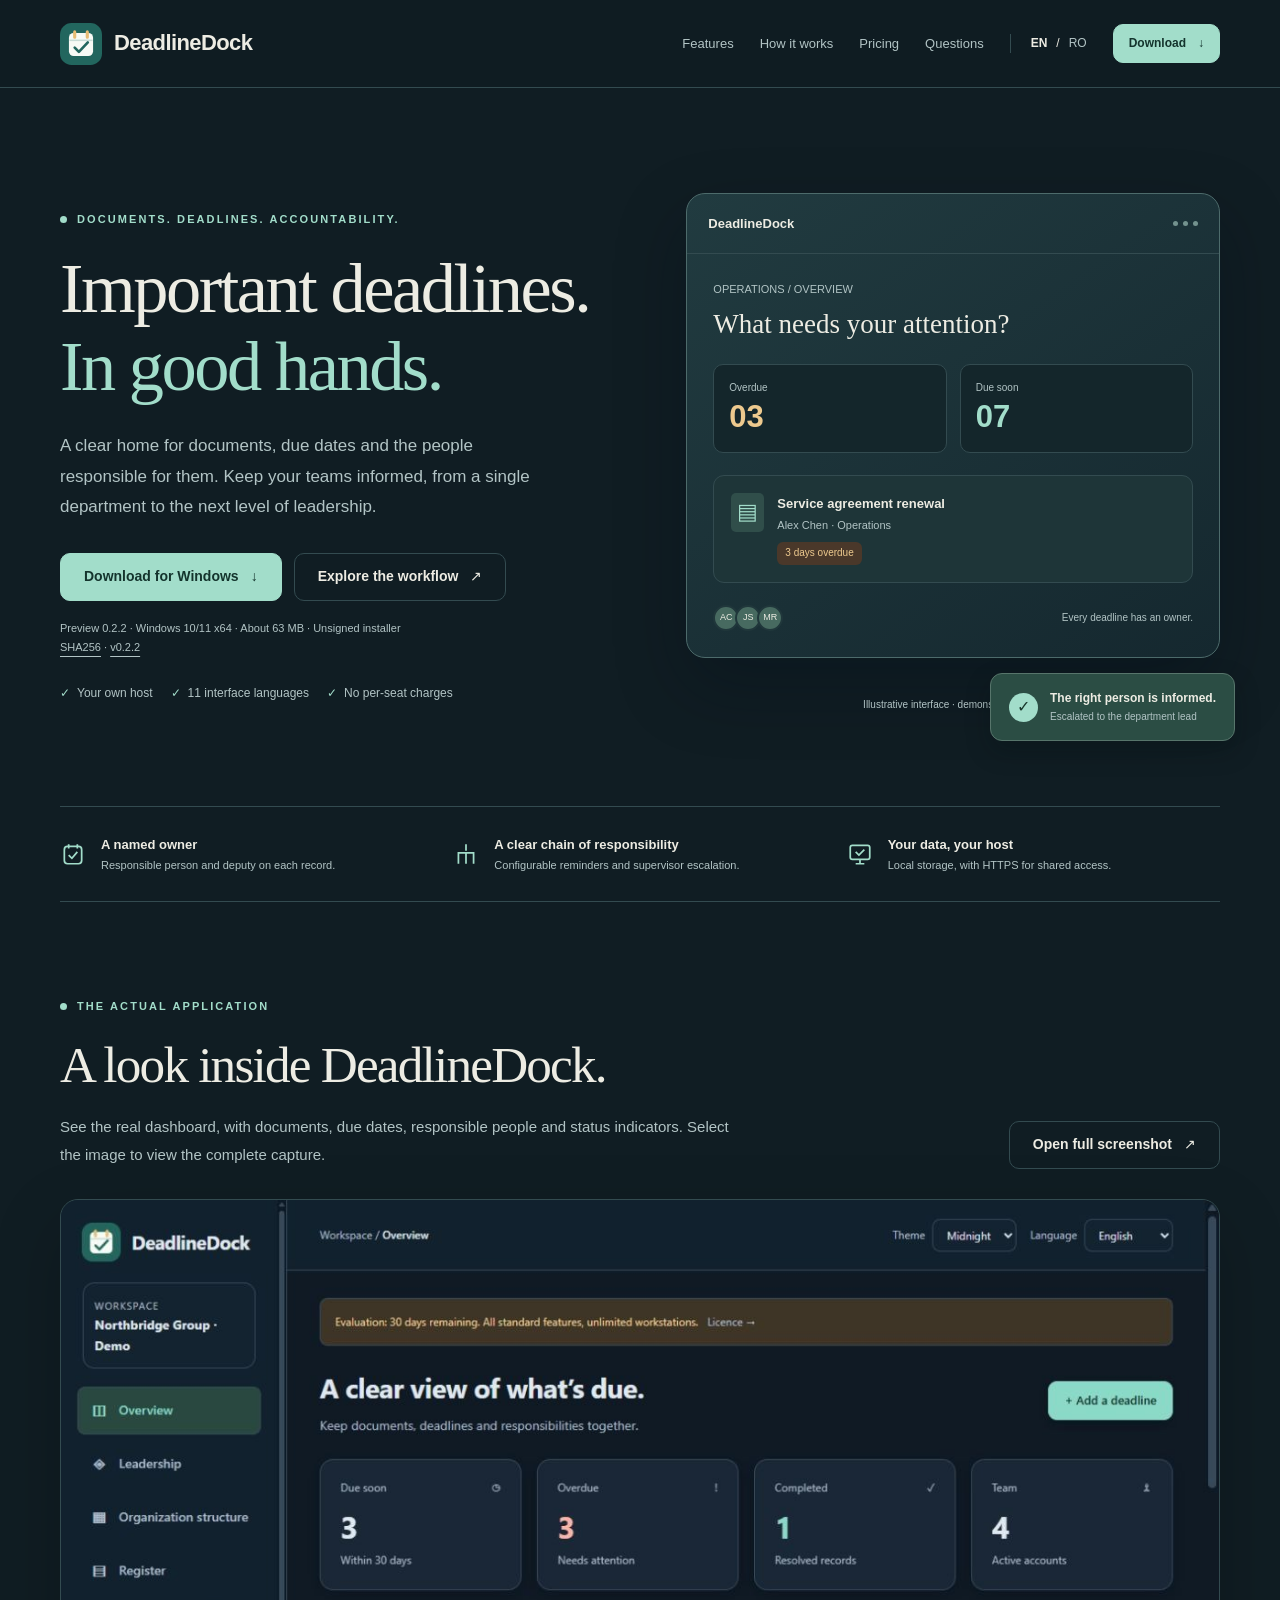
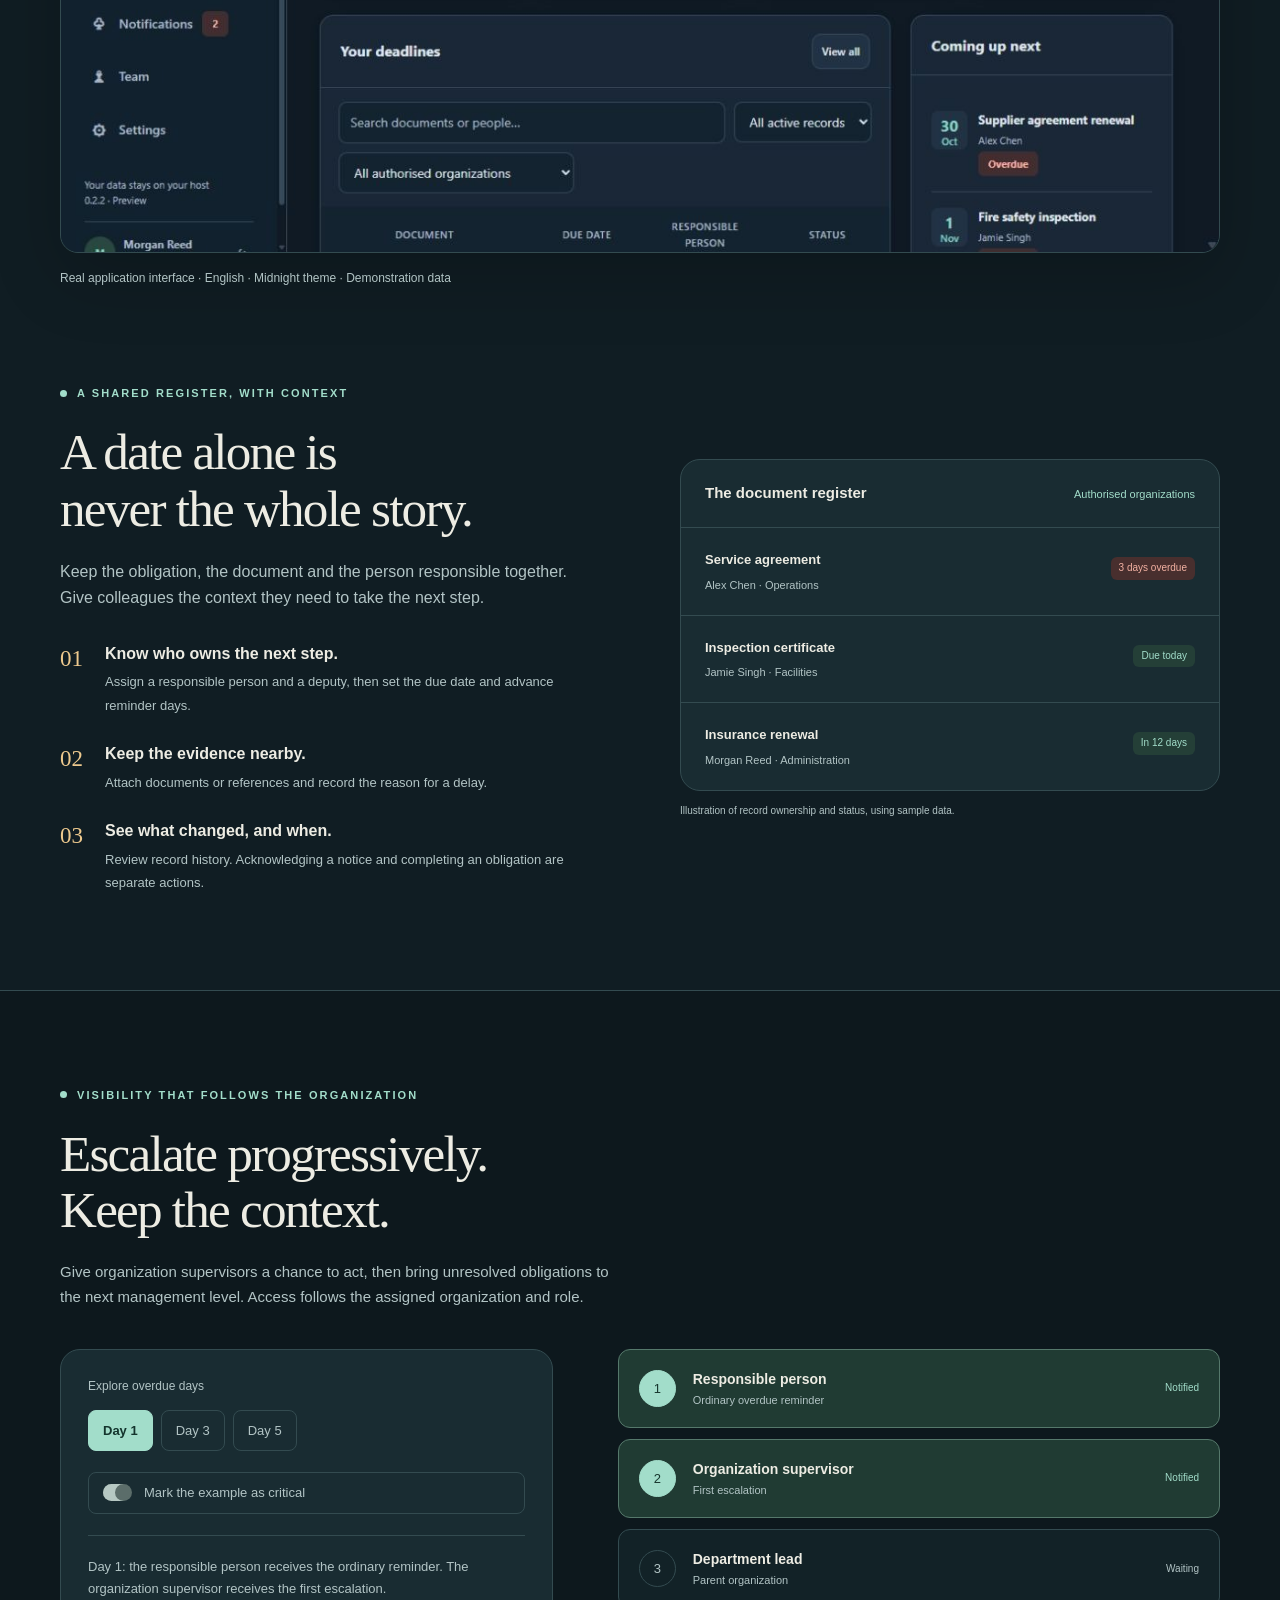
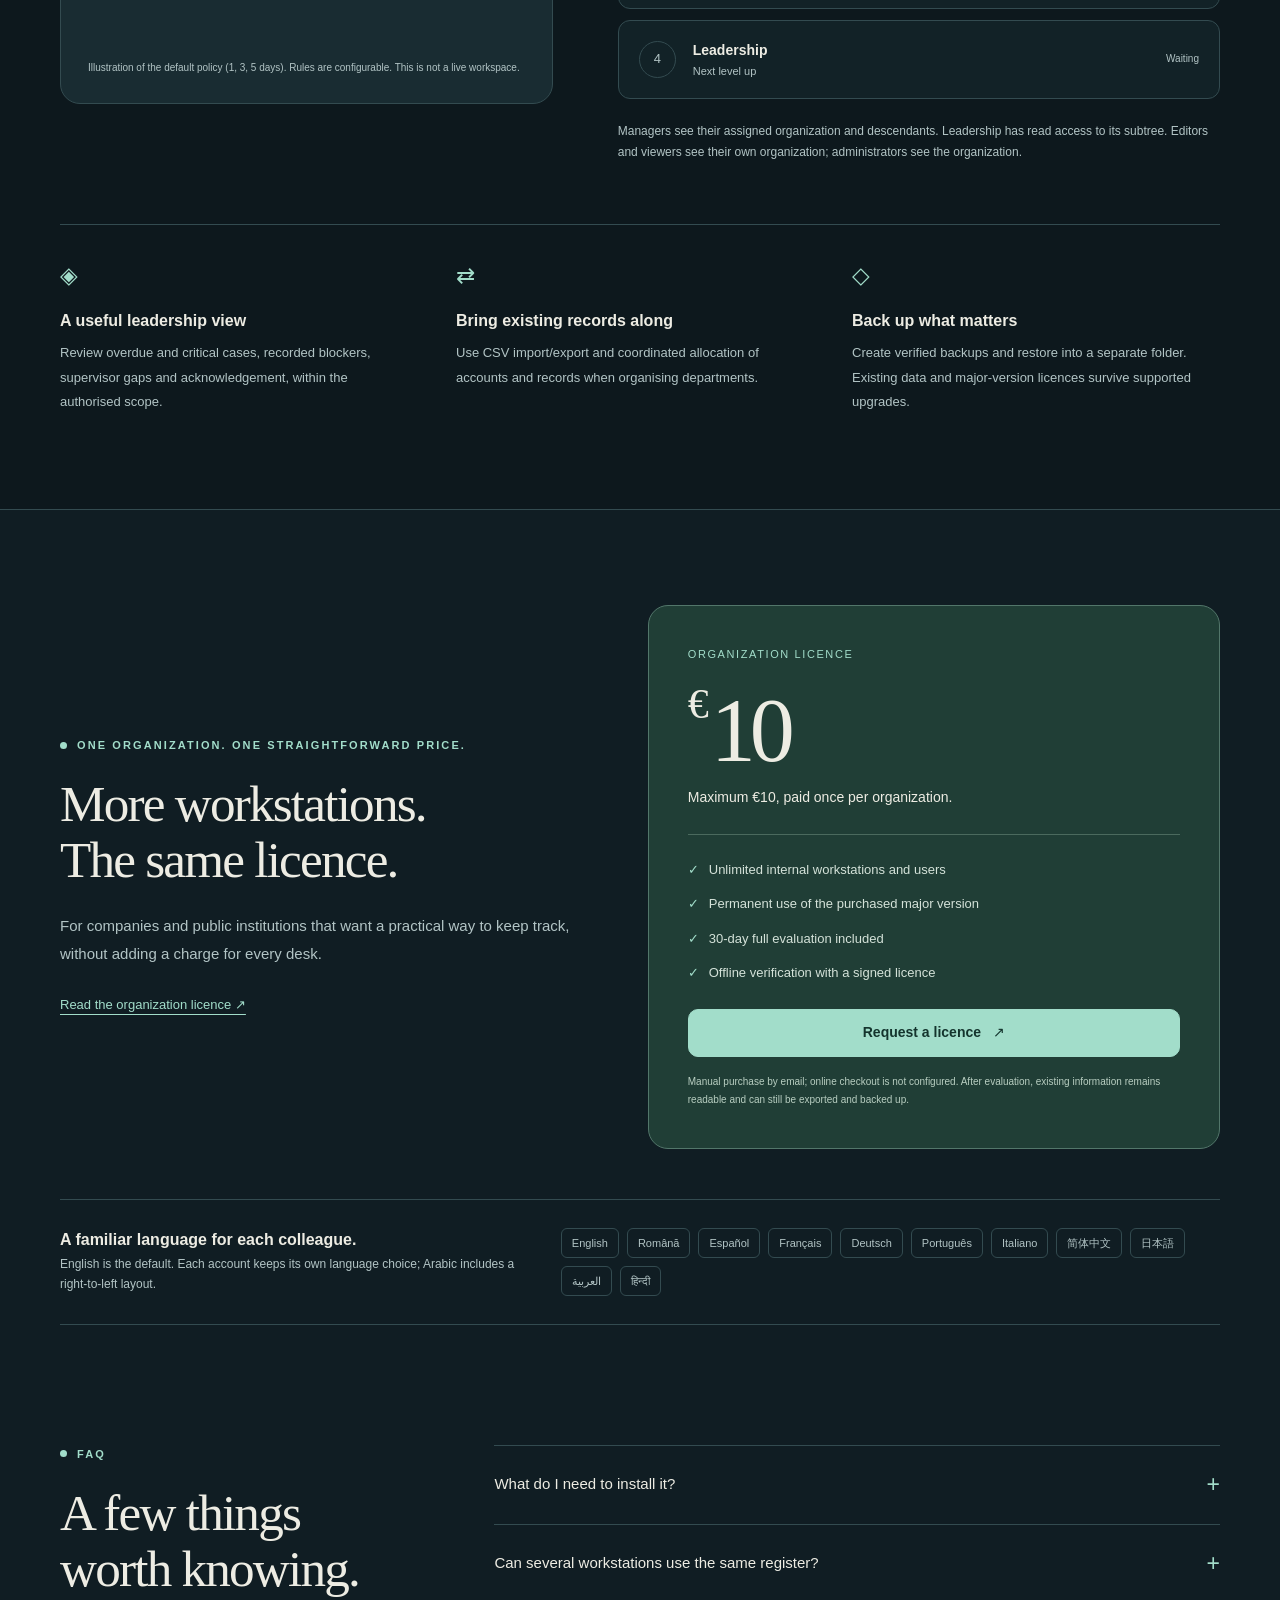
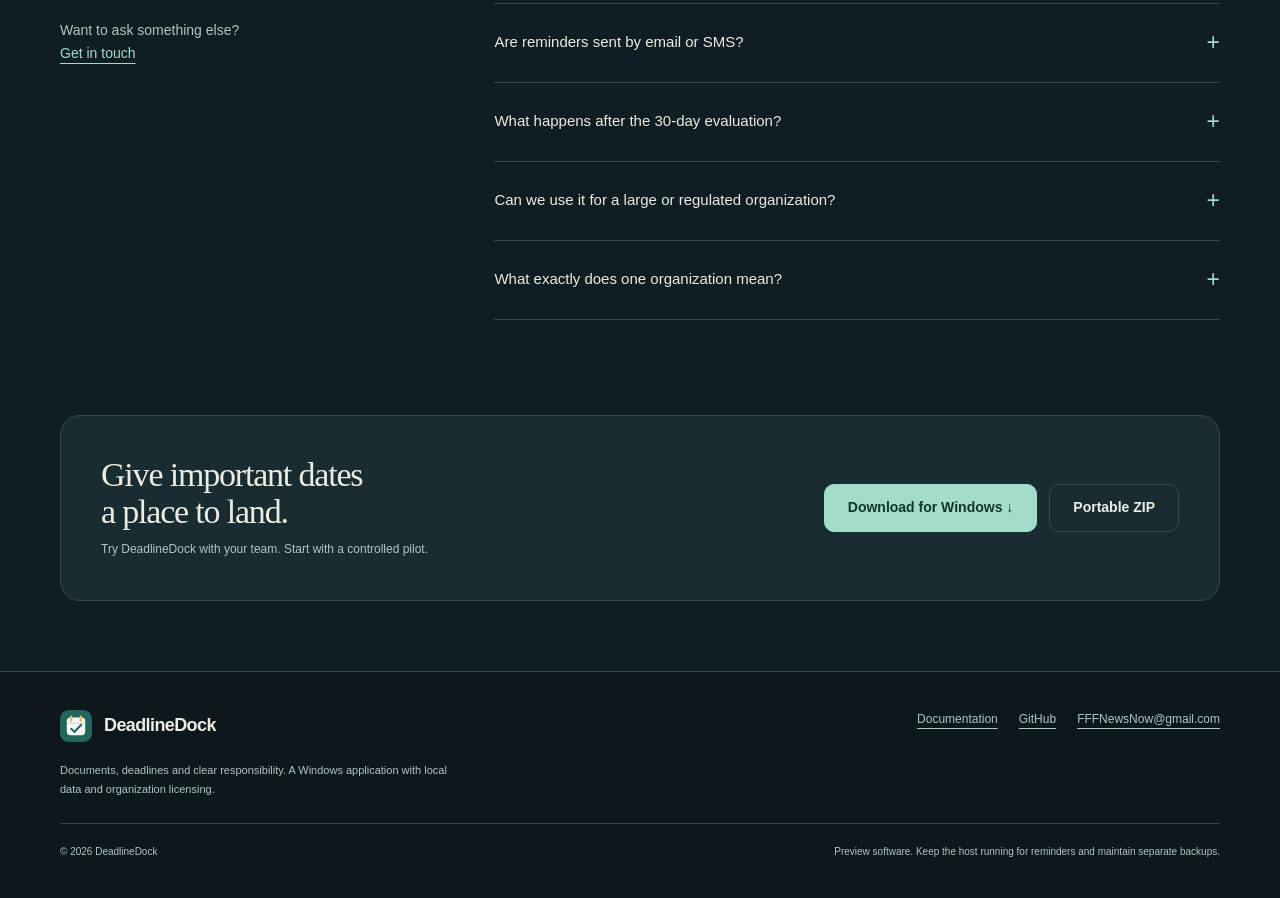
==== commit fcebff13: "Publish DeadlineDock 0.2.2 with organization terminology" ====
--- a/index.html
+++ b/index.html
@@ -1,16 +1,16 @@
 <!doctype html>
 <html lang="en"><head><meta charset="utf-8"><meta name="viewport" content="width=device-width,initial-scale=1"><meta name="color-scheme" content="dark"><title>DeadlineDock — Windows deadline and document tracker</title>
-<meta name="description" content="Track documents, deadlines and responsibilities on Windows. Department hierarchy, escalation and leadership dashboards. Up to €10 per organisation."><meta name="robots" content="index,follow,max-image-preview:large"><meta name="google-site-verification" content="Wons1W-A62nD5cwTV264CGBM_NOvnfu3PKyM8gzLTNQ">
+<meta name="description" content="Track documents, deadlines and responsibilities on Windows. Department hierarchy, escalation and leadership dashboards. Up to €10 per organization."><meta name="robots" content="index,follow,max-image-preview:large"><meta name="google-site-verification" content="Wons1W-A62nD5cwTV264CGBM_NOvnfu3PKyM8gzLTNQ">
 <link rel="canonical" href="https://grimegod.github.io/DeadlineDock/"><link rel="alternate" hreflang="en" href="https://grimegod.github.io/DeadlineDock/"><link rel="alternate" hreflang="ro" href="https://grimegod.github.io/DeadlineDock/ro.html"><link rel="alternate" hreflang="x-default" href="https://grimegod.github.io/DeadlineDock/">
-<meta property="og:type" content="website"><meta property="og:site_name" content="DeadlineDock"><meta property="og:title" content="DeadlineDock — Windows deadline and document tracker"><meta property="og:description" content="Track documents, deadlines and responsibilities on Windows. Department hierarchy, escalation and leadership dashboards. Up to €10 per organisation."><meta property="og:url" content="https://grimegod.github.io/DeadlineDock/"><meta property="og:image" content="https://grimegod.github.io/DeadlineDock/screenshot.jpg"><meta property="og:image:alt" content="DeadlineDock Midnight — demonstration data"><meta property="og:locale" content="en_GB"><meta name="twitter:card" content="summary_large_image">
-<link rel="icon" href="logo.svg" type="image/svg+xml"><link rel="stylesheet" href="site.css"><script src="site.js" defer></script><script type="application/ld+json">{"@context": "https://schema.org", "@graph": [{"@type": "WebSite", "@id": "https://grimegod.github.io/DeadlineDock/#website", "name": "DeadlineDock", "url": "https://grimegod.github.io/DeadlineDock/"}, {"@type": "WebPage", "@id": "https://grimegod.github.io/DeadlineDock/#webpage", "url": "https://grimegod.github.io/DeadlineDock/", "name": "DeadlineDock — Windows deadline and document tracker", "description": "Track documents, deadlines and responsibilities on Windows. Department hierarchy, escalation and leadership dashboards. Up to €10 per organisation.", "inLanguage": "en", "isPartOf": {"@id": "https://grimegod.github.io/DeadlineDock/#website"}, "about": {"@type": "Thing", "name": "DeadlineDock", "description": "Track documents, deadlines and responsibilities on Windows. Department hierarchy, escalation and leadership dashboards. Up to €10 per organisation."}}]}</script></head>
-<body><a class="skip" href="#main">Skip to content</a><header class="site-header"><div class="container header-row"><a class="brand" href="./" aria-label="DeadlineDock"><img src="logo.svg" width="42" height="42" alt="">DeadlineDock</a><nav class="nav-links" aria-label="Main navigation"><a href="#features">Features</a><a href="#workflow">How it works</a><a href="#pricing">Pricing</a><a href="#faq">Questions</a></nav><div class="language" aria-label="Website language"><a href="./" lang="en" hreflang="en" aria-current="page">EN</a><span aria-hidden="true">/</span><a href="ro.html" lang="ro" hreflang="ro" >RO</a></div><a class="button small header-download" href="https://github.com/Grimegod/DeadlineDock/releases/download/v0.2.1/DeadlineDock-0.2.1-Setup-x64.exe">Download <span aria-hidden="true">↓</span></a></div></header>
-<main id="main"><section class="container hero"><div class="hero-copy"><div class="eyebrow">Documents. Deadlines. Accountability.</div><h1><span class="visually-hidden">DeadlineDock — </span>Important deadlines.<br><em>In good hands.</em></h1><p>A clear home for documents, due dates and the people responsible for them. Keep your teams informed, from a single department to the next level of leadership.</p><div class="actions"><a class="button" href="https://github.com/Grimegod/DeadlineDock/releases/download/v0.2.1/DeadlineDock-0.2.1-Setup-x64.exe">Download for Windows <span aria-hidden="true">↓</span></a><a class="button secondary" href="#workflow">Explore the workflow <span aria-hidden="true">↗</span></a></div><p class="release-note">Preview 0.2.1 · Windows 10/11 x64 · About 63 MB · Unsigned installer<br><a href="https://github.com/Grimegod/DeadlineDock/releases/download/v0.2.1/SHA256SUMS.txt">SHA256</a> · <a href="https://github.com/Grimegod/DeadlineDock/releases/tag/v0.2.1">v0.2.1</a></p><div class="hero-proof"><span>Your own host</span><span>11 interface languages</span><span>No per-seat charges</span></div></div><div class="product-scene" aria-label="Illustrative interface · demonstration data"><div class="scene-shell"><div class="scene-top"><strong>DeadlineDock</strong><div class="scene-dots" aria-hidden="true"><i></i><i></i><i></i></div></div><div class="scene-inner"><div class="scene-greeting">OPERATIONS / OVERVIEW</div><h3>What needs your attention?</h3><div class="mini-stats"><div class="mini-stat"><span>Overdue</span><strong>03</strong></div><div class="mini-stat"><span>Due soon</span><strong>07</strong></div></div><div class="scene-record"><div class="file-icon" aria-hidden="true">▤</div><div><strong>Service agreement renewal</strong><p>Alex Chen · Operations</p><span class="badge">3 days overdue</span></div></div><div class="scene-bottom"><div class="avatars" aria-hidden="true"><span>AC</span><span>JS</span><span>MR</span></div><span>Every deadline has an owner.</span></div></div></div><div class="floating-note"><span class="check" aria-hidden="true">✓</span><div><strong>The right person is informed.</strong><p>Escalated to the department lead</p></div></div><p class="illustration-label">Illustrative interface · demonstration data</p></div></section>
+<meta property="og:type" content="website"><meta property="og:site_name" content="DeadlineDock"><meta property="og:title" content="DeadlineDock — Windows deadline and document tracker"><meta property="og:description" content="Track documents, deadlines and responsibilities on Windows. Department hierarchy, escalation and leadership dashboards. Up to €10 per organization."><meta property="og:url" content="https://grimegod.github.io/DeadlineDock/"><meta property="og:image" content="https://grimegod.github.io/DeadlineDock/screenshot.jpg"><meta property="og:image:alt" content="DeadlineDock Midnight — demonstration data"><meta property="og:locale" content="en_GB"><meta name="twitter:card" content="summary_large_image">
+<link rel="icon" href="logo.svg" type="image/svg+xml"><link rel="stylesheet" href="site.css"><script src="site.js" defer></script><script type="application/ld+json">{"@context": "https://schema.org", "@graph": [{"@type": "WebSite", "@id": "https://grimegod.github.io/DeadlineDock/#website", "name": "DeadlineDock", "url": "https://grimegod.github.io/DeadlineDock/"}, {"@type": "WebPage", "@id": "https://grimegod.github.io/DeadlineDock/#webpage", "url": "https://grimegod.github.io/DeadlineDock/", "name": "DeadlineDock — Windows deadline and document tracker", "description": "Track documents, deadlines and responsibilities on Windows. Department hierarchy, escalation and leadership dashboards. Up to €10 per organization.", "inLanguage": "en", "isPartOf": {"@id": "https://grimegod.github.io/DeadlineDock/#website"}, "about": {"@type": "Thing", "name": "DeadlineDock", "description": "Track documents, deadlines and responsibilities on Windows. Department hierarchy, escalation and leadership dashboards. Up to €10 per organization."}}]}</script></head>
+<body><a class="skip" href="#main">Skip to content</a><header class="site-header"><div class="container header-row"><a class="brand" href="./" aria-label="DeadlineDock"><img src="logo.svg" width="42" height="42" alt="">DeadlineDock</a><nav class="nav-links" aria-label="Main navigation"><a href="#features">Features</a><a href="#workflow">How it works</a><a href="#pricing">Pricing</a><a href="#faq">Questions</a></nav><div class="language" aria-label="Website language"><a href="./" lang="en" hreflang="en" aria-current="page">EN</a><span aria-hidden="true">/</span><a href="ro.html" lang="ro" hreflang="ro" >RO</a></div><a class="button small header-download" href="https://github.com/Grimegod/DeadlineDock/releases/download/v0.2.2/DeadlineDock-0.2.2-Setup-x64.exe">Download <span aria-hidden="true">↓</span></a></div></header>
+<main id="main"><section class="container hero"><div class="hero-copy"><div class="eyebrow">Documents. Deadlines. Accountability.</div><h1><span class="visually-hidden">DeadlineDock — </span>Important deadlines.<br><em>In good hands.</em></h1><p>A clear home for documents, due dates and the people responsible for them. Keep your teams informed, from a single department to the next level of leadership.</p><div class="actions"><a class="button" href="https://github.com/Grimegod/DeadlineDock/releases/download/v0.2.2/DeadlineDock-0.2.2-Setup-x64.exe">Download for Windows <span aria-hidden="true">↓</span></a><a class="button secondary" href="#workflow">Explore the workflow <span aria-hidden="true">↗</span></a></div><p class="release-note">Preview 0.2.2 · Windows 10/11 x64 · About 63 MB · Unsigned installer<br><a href="https://github.com/Grimegod/DeadlineDock/releases/download/v0.2.2/SHA256SUMS.txt">SHA256</a> · <a href="https://github.com/Grimegod/DeadlineDock/releases/tag/v0.2.2">v0.2.2</a></p><div class="hero-proof"><span>Your own host</span><span>11 interface languages</span><span>No per-seat charges</span></div></div><div class="product-scene" aria-label="Illustrative interface · demonstration data"><div class="scene-shell"><div class="scene-top"><strong>DeadlineDock</strong><div class="scene-dots" aria-hidden="true"><i></i><i></i><i></i></div></div><div class="scene-inner"><div class="scene-greeting">OPERATIONS / OVERVIEW</div><h3>What needs your attention?</h3><div class="mini-stats"><div class="mini-stat"><span>Overdue</span><strong>03</strong></div><div class="mini-stat"><span>Due soon</span><strong>07</strong></div></div><div class="scene-record"><div class="file-icon" aria-hidden="true">▤</div><div><strong>Service agreement renewal</strong><p>Alex Chen · Operations</p><span class="badge">3 days overdue</span></div></div><div class="scene-bottom"><div class="avatars" aria-hidden="true"><span>AC</span><span>JS</span><span>MR</span></div><span>Every deadline has an owner.</span></div></div></div><div class="floating-note"><span class="check" aria-hidden="true">✓</span><div><strong>The right person is informed.</strong><p>Escalated to the department lead</p></div></div><p class="illustration-label">Illustrative interface · demonstration data</p></div></section>
 <div class="container facts-strip"><div class="fact"><svg viewBox="0 0 24 24" fill="none" stroke-width="1.6" aria-hidden="true"><rect x="4" y="5" width="16" height="16" rx="3"/><path d="M8 3v4m8-4v4M8 13l3 3 5-6"/></svg><div><strong>A named owner</strong><p>Responsible person and deputy on each record.</p></div></div><div class="fact"><svg viewBox="0 0 24 24" fill="none" stroke-width="1.6" aria-hidden="true"><path d="M12 3v6m-7 7v-5h14v5M5 16v5m14-5v5M12 11v10"/></svg><div><strong>A clear chain of responsibility</strong><p>Configurable reminders and supervisor escalation.</p></div></div><div class="fact"><svg viewBox="0 0 24 24" fill="none" stroke-width="1.6" aria-hidden="true"><rect x="3" y="4" width="18" height="13" rx="2"/><path d="M8 21h8m-4-4v4M8 10l3 3 5-5"/></svg><div><strong>Your data, your host</strong><p>Local storage, with HTTPS for shared access.</p></div></div></div>
-<section class="container section interface-section" id="interface" aria-labelledby="interface-title"><div class="interface-heading"><div><div class="eyebrow">The actual application</div><h2 id="interface-title">A look inside DeadlineDock.</h2><p>See the real dashboard, with documents, due dates, responsible people and status indicators. Select the image to view the complete capture.</p></div><a class="button secondary" href="screenshot.jpg?rev=f16361b23e4c" target="_blank" rel="noopener" aria-label="Open the complete application screenshot in a new tab">Open full screenshot <span aria-hidden="true">↗</span></a></div><figure class="interface-figure"><a class="interface-preview" href="screenshot.jpg?rev=f16361b23e4c" target="_blank" rel="noopener" aria-label="Open the complete application screenshot in a new tab"><img src="screenshot.jpg?rev=f16361b23e4c" width="1265" height="1639" alt="Actual DeadlineDock overview with deadline statistics, document register, responsible people and upcoming dates, in the Midnight theme." loading="lazy" decoding="async"></a><figcaption>Real application interface · English · Midnight theme · Demonstration data</figcaption></figure></section>
-<section class="container section split" id="features"><div><div class="eyebrow">A shared register, with context</div><h2>A date alone is<br>never the whole story.</h2><p style="margin-top:22px">Keep the obligation, the document and the person responsible together. Give colleagues the context they need to take the next step.</p><div class="feature-list"><div class="feature-row"><span class="number">01</span><div><h3>Know who owns the next step.</h3><p>Assign a responsible person and a deputy, then set the due date and advance reminder days.</p></div></div><div class="feature-row"><span class="number">02</span><div><h3>Keep the evidence nearby.</h3><p>Attach documents or references and record the reason for a delay.</p></div></div><div class="feature-row"><span class="number">03</span><div><h3>See what changed, and when.</h3><p>Review record history. Acknowledging a notice and completing an obligation are separate actions.</p></div></div></div></div><div><div class="register-card"><div class="register-title"><strong>The document register</strong><span>Authorised units</span></div><div class="register-item"><div><strong>Service agreement</strong><p>Alex Chen · Operations</p></div><div class="register-date"><span class="badge late">3 days overdue</span></div></div><div class="register-item"><div><strong>Inspection certificate</strong><p>Jamie Singh · Facilities</p></div><div class="register-date"><span class="badge ">Due today</span></div></div><div class="register-item"><div><strong>Insurance renewal</strong><p>Morgan Reed · Administration</p></div><div class="register-date"><span class="badge ">In 12 days</span></div></div></div><span class="inset-label">Illustration of record ownership and status, using sample data.</span></div></section>
-<section class="escalation-section section" id="workflow"><div class="container"><div class="section-head"><div class="eyebrow">Visibility that follows the organisation</div><h2>Escalate progressively.<br>Keep the context.</h2><p>Give unit supervisors a chance to act, then bring unresolved obligations to the next management level. Access follows the assigned unit and role.</p></div><div class="escalation-layout" data-escalation-demo><div class="demo-control"><span class="demo-label">Explore overdue days</span><div class="days"><button type="button" data-day="1" aria-pressed="true">Day 1</button><button type="button" data-day="3" aria-pressed="false">Day 3</button><button type="button" data-day="5" aria-pressed="false">Day 5</button></div><button type="button" class="priority-switch" data-critical aria-pressed="false">Mark the example as critical</button><p class="demo-explanation" data-explanation aria-live="polite">Day 1: the unit supervisor receives the first escalation.</p><p class="demo-note">Illustration of the default policy (1, 3, 5 days). Rules are configurable. This is not a live workspace.</p></div><div><div class="chain"><div class="chain-row notified" data-threshold="0"><span class="chain-icon" aria-hidden="true">1</span><div><strong>Responsible person</strong><p>Ordinary overdue reminder</p></div><span class="chain-state" data-state>Notified</span></div><div class="chain-row notified" data-threshold="1"><span class="chain-icon" aria-hidden="true">2</span><div><strong>Unit supervisor</strong><p>First escalation</p></div><span class="chain-state" data-state>Notified</span></div><div class="chain-row " data-threshold="3"><span class="chain-icon" aria-hidden="true">3</span><div><strong>Department lead</strong><p>Parent unit</p></div><span class="chain-state" data-state>Waiting</span></div><div class="chain-row " data-threshold="5"><span class="chain-icon" aria-hidden="true">4</span><div><strong>Leadership</strong><p>Next level up</p></div><span class="chain-state" data-state>Waiting</span></div></div><p class="scope-caption">Managers see their assigned unit and descendants. Leadership has read access to its subtree. Editors and viewers see their own unit; administrators see the organisation.</p></div></div><div class="tools-grid"><div class="tool"><span class="tool-icon" aria-hidden="true">◈</span><h3>A useful leadership view</h3><p>Review overdue and critical cases, recorded blockers, supervisor gaps and acknowledgement, within the authorised scope.</p></div><div class="tool"><span class="tool-icon" aria-hidden="true">⇄</span><h3>Bring existing records along</h3><p>Use CSV import/export and coordinated allocation of accounts and records when organising departments.</p></div><div class="tool"><span class="tool-icon" aria-hidden="true">◇</span><h3>Back up what matters</h3><p>Create verified backups and restore into a separate folder. Existing data and major-version licences survive supported upgrades.</p></div></div></div></section>
-<section class="container section"><div class="pricing-layout" id="pricing"><div class="pricing-copy"><div class="eyebrow">One organisation. One straightforward price.</div><h2>More workstations.<br>The same licence.</h2><p>For companies and public institutions that want a practical way to keep track, without adding a charge for every desk.</p><a class="quiet-link" href="https://github.com/Grimegod/DeadlineDock/blob/main/LICENSE.txt">Read the organisation licence ↗</a></div><div class="price-card"><div class="price-label">Organisation licence</div><div class="price-value"><span>€</span>10</div><p class="price-scope">Maximum €10, paid once per organisation.</p><ul class="price-list"><li>Unlimited internal workstations and users</li><li>Permanent use of the purchased major version</li><li>30-day full evaluation included</li><li>Offline verification with a signed licence</li></ul><a class="button" href="mailto:FFFNewsNow@gmail.com?subject=DeadlineDock%20organisation%20licence">Request a licence <span aria-hidden="true">↗</span></a><p class="price-fine">Manual purchase by email; online checkout is not configured. After evaluation, existing information remains readable and can still be exported and backed up.</p></div></div><div class="languages-box"><div><h3>A familiar language for each colleague.</h3><p>English is the default. Each account keeps its own language choice; Arabic includes a right-to-left layout.</p></div><div class="language-tags"><span>English</span><span>Română</span><span>Español</span><span>Français</span><span>Deutsch</span><span>Português</span><span>Italiano</span><span>简体中文</span><span>日本語</span><span>العربية</span><span>हिन्दी</span></div></div></section>
-<section class="container section faq-section" id="faq"><div class="faq-layout"><div class="faq-copy"><div class="eyebrow">FAQ</div><h2>A few things<br>worth knowing.</h2><p>Want to ask something else?<br><a href="mailto:FFFNewsNow@gmail.com">Get in touch</a></p></div><div><details><summary>What do I need to install it?</summary><p>Windows 10 or 11, x64. The package includes its runtime, so there is no separate .NET installation. Start the Windows host and use its browser interface.</p></details><details><summary>Can several workstations use the same register?</summary><p>Yes, through one central Windows host and configured HTTPS. Clients use a browser. Separate default installations do not synchronise automatically; the host must remain running for reminders.</p></details><details><summary>Are reminders sent by email or SMS?</summary><p>This preview provides in-app notices and Windows host notifications. It does not send email or SMS. The host checks reminders every minute while it is running.</p></details><details><summary>What happens after the 30-day evaluation?</summary><p>Reading existing information, CSV export and backup remain available. A signed organisation licence enables continued changes. Request the licence by email; the price is at most €10 for the organisation.</p></details><details><summary>Can we use it for a large or regulated organisation?</summary><p>Start with a controlled pilot. This unsigned preview has role/unit access controls, but no SSO, two-factor authentication, document-classification controls or military/regulatory accreditation. Validate security, capacity and your own procedures before a larger deployment.</p></details><details><summary>What exactly does one organisation mean?</summary><p>One named legal entity, including its departments and branches. Separate incorporated companies, subsidiaries or agencies require their own licence. See the full terms for the purchased major version.</p></details></div></div></section>
-<section class="container download-band" id="download"><div><h2>Give important dates<br>a place to land.</h2><p>Try DeadlineDock with your team. Start with a controlled pilot.</p></div><div class="actions"><a class="button" href="https://github.com/Grimegod/DeadlineDock/releases/download/v0.2.1/DeadlineDock-0.2.1-Setup-x64.exe">Download for Windows ↓</a><a class="button secondary" href="https://github.com/Grimegod/DeadlineDock/releases/download/v0.2.1/DeadlineDock-0.2.1-win-x64.zip">Portable ZIP</a></div></section></main>
-<footer class="site-footer"><div class="container"><div class="footer-grid"><div class="footer-brand"><a class="brand" href="./"><img src="logo.svg" width="32" height="32" alt="">DeadlineDock</a><p>Documents, deadlines and clear responsibility. A Windows application with local data and organisation licensing.</p></div><div class="footer-links"><a href="https://github.com/Grimegod/DeadlineDock/blob/main/USER-GUIDE.md">Documentation</a><a href="https://github.com/Grimegod/DeadlineDock">GitHub</a><a href="mailto:FFFNewsNow@gmail.com">FFFNewsNow@gmail.com</a></div></div><div class="footer-bottom"><span>© 2026 DeadlineDock</span><p>Preview software. Keep the host running for reminders and maintain separate backups. Not accredited for classified information.</p></div></div></footer></body></html>+<section class="container section interface-section" id="interface" aria-labelledby="interface-title"><div class="interface-heading"><div><div class="eyebrow">The actual application</div><h2 id="interface-title">A look inside DeadlineDock.</h2><p>See the real dashboard, with documents, due dates, responsible people and status indicators. Select the image to view the complete capture.</p></div><a class="button secondary" href="screenshot.jpg?rev=3a997ee85584" target="_blank" rel="noopener" aria-label="Open the complete application screenshot in a new tab">Open full screenshot <span aria-hidden="true">↗</span></a></div><figure class="interface-figure"><a class="interface-preview" href="screenshot.jpg?rev=3a997ee85584" target="_blank" rel="noopener" aria-label="Open the complete application screenshot in a new tab"><img src="screenshot.jpg?rev=3a997ee85584" width="1265" height="712" alt="Actual DeadlineDock overview with deadline statistics, document register, responsible people and upcoming dates, in the Midnight theme." loading="lazy" decoding="async"></a><figcaption>Real application interface · English · Midnight theme · Demonstration data</figcaption></figure></section>
+<section class="container section split" id="features"><div><div class="eyebrow">A shared register, with context</div><h2>A date alone is<br>never the whole story.</h2><p style="margin-top:22px">Keep the obligation, the document and the person responsible together. Give colleagues the context they need to take the next step.</p><div class="feature-list"><div class="feature-row"><span class="number">01</span><div><h3>Know who owns the next step.</h3><p>Assign a responsible person and a deputy, then set the due date and advance reminder days.</p></div></div><div class="feature-row"><span class="number">02</span><div><h3>Keep the evidence nearby.</h3><p>Attach documents or references and record the reason for a delay.</p></div></div><div class="feature-row"><span class="number">03</span><div><h3>See what changed, and when.</h3><p>Review record history. Acknowledging a notice and completing an obligation are separate actions.</p></div></div></div></div><div><div class="register-card"><div class="register-title"><strong>The document register</strong><span>Authorised organizations</span></div><div class="register-item"><div><strong>Service agreement</strong><p>Alex Chen · Operations</p></div><div class="register-date"><span class="badge late">3 days overdue</span></div></div><div class="register-item"><div><strong>Inspection certificate</strong><p>Jamie Singh · Facilities</p></div><div class="register-date"><span class="badge ">Due today</span></div></div><div class="register-item"><div><strong>Insurance renewal</strong><p>Morgan Reed · Administration</p></div><div class="register-date"><span class="badge ">In 12 days</span></div></div></div><span class="inset-label">Illustration of record ownership and status, using sample data.</span></div></section>
+<section class="escalation-section section" id="workflow"><div class="container"><div class="section-head"><div class="eyebrow">Visibility that follows the organization</div><h2>Escalate progressively.<br>Keep the context.</h2><p>Give organization supervisors a chance to act, then bring unresolved obligations to the next management level. Access follows the assigned organization and role.</p></div><div class="escalation-layout" data-escalation-demo><div class="demo-control"><span class="demo-label">Explore overdue days</span><div class="days"><button type="button" data-day="1" aria-pressed="true">Day 1</button><button type="button" data-day="3" aria-pressed="false">Day 3</button><button type="button" data-day="5" aria-pressed="false">Day 5</button></div><button type="button" class="priority-switch" data-critical aria-pressed="false">Mark the example as critical</button><p class="demo-explanation" data-explanation aria-live="polite">Day 1: the organization supervisor receives the first escalation.</p><p class="demo-note">Illustration of the default policy (1, 3, 5 days). Rules are configurable. This is not a live workspace.</p></div><div><div class="chain"><div class="chain-row notified" data-threshold="0"><span class="chain-icon" aria-hidden="true">1</span><div><strong>Responsible person</strong><p>Ordinary overdue reminder</p></div><span class="chain-state" data-state>Notified</span></div><div class="chain-row notified" data-threshold="1"><span class="chain-icon" aria-hidden="true">2</span><div><strong>Organization supervisor</strong><p>First escalation</p></div><span class="chain-state" data-state>Notified</span></div><div class="chain-row " data-threshold="3"><span class="chain-icon" aria-hidden="true">3</span><div><strong>Department lead</strong><p>Parent organization</p></div><span class="chain-state" data-state>Waiting</span></div><div class="chain-row " data-threshold="5"><span class="chain-icon" aria-hidden="true">4</span><div><strong>Leadership</strong><p>Next level up</p></div><span class="chain-state" data-state>Waiting</span></div></div><p class="scope-caption">Managers see their assigned organization and descendants. Leadership has read access to its subtree. Editors and viewers see their own organization; administrators see the organization.</p></div></div><div class="tools-grid"><div class="tool"><span class="tool-icon" aria-hidden="true">◈</span><h3>A useful leadership view</h3><p>Review overdue and critical cases, recorded blockers, supervisor gaps and acknowledgement, within the authorised scope.</p></div><div class="tool"><span class="tool-icon" aria-hidden="true">⇄</span><h3>Bring existing records along</h3><p>Use CSV import/export and coordinated allocation of accounts and records when organising departments.</p></div><div class="tool"><span class="tool-icon" aria-hidden="true">◇</span><h3>Back up what matters</h3><p>Create verified backups and restore into a separate folder. Existing data and major-version licences survive supported upgrades.</p></div></div></div></section>
+<section class="container section"><div class="pricing-layout" id="pricing"><div class="pricing-copy"><div class="eyebrow">One organization. One straightforward price.</div><h2>More workstations.<br>The same licence.</h2><p>For companies and public institutions that want a practical way to keep track, without adding a charge for every desk.</p><a class="quiet-link" href="https://github.com/Grimegod/DeadlineDock/blob/main/LICENSE.txt">Read the organization licence ↗</a></div><div class="price-card"><div class="price-label">Organization licence</div><div class="price-value"><span>€</span>10</div><p class="price-scope">Maximum €10, paid once per organization.</p><ul class="price-list"><li>Unlimited internal workstations and users</li><li>Permanent use of the purchased major version</li><li>30-day full evaluation included</li><li>Offline verification with a signed licence</li></ul><a class="button" href="mailto:FFFNewsNow@gmail.com?subject=DeadlineDock%20organization%20licence">Request a licence <span aria-hidden="true">↗</span></a><p class="price-fine">Manual purchase by email; online checkout is not configured. After evaluation, existing information remains readable and can still be exported and backed up.</p></div></div><div class="languages-box"><div><h3>A familiar language for each colleague.</h3><p>English is the default. Each account keeps its own language choice; Arabic includes a right-to-left layout.</p></div><div class="language-tags"><span>English</span><span>Română</span><span>Español</span><span>Français</span><span>Deutsch</span><span>Português</span><span>Italiano</span><span>简体中文</span><span>日本語</span><span>العربية</span><span>हिन्दी</span></div></div></section>
+<section class="container section faq-section" id="faq"><div class="faq-layout"><div class="faq-copy"><div class="eyebrow">FAQ</div><h2>A few things<br>worth knowing.</h2><p>Want to ask something else?<br><a href="mailto:FFFNewsNow@gmail.com">Get in touch</a></p></div><div><details><summary>What do I need to install it?</summary><p>Windows 10 or 11, x64. The package includes its runtime, so there is no separate .NET installation. Start the Windows host and use its browser interface.</p></details><details><summary>Can several workstations use the same register?</summary><p>Yes, through one central Windows host and configured HTTPS. Clients use a browser. Separate default installations do not synchronise automatically; the host must remain running for reminders.</p></details><details><summary>Are reminders sent by email or SMS?</summary><p>This preview provides in-app notices and Windows host notifications. It does not send email or SMS. The host checks reminders every minute while it is running.</p></details><details><summary>What happens after the 30-day evaluation?</summary><p>Reading existing information, CSV export and backup remain available. A signed organization licence enables continued changes. Request the licence by email; the price is at most €10 for the organization.</p></details><details><summary>Can we use it for a large or regulated organization?</summary><p>Start with a controlled pilot. This unsigned preview has role/organization access controls, but no SSO, two-factor authentication, document-classification controls or regulatory accreditation. Validate security, capacity and your own procedures before a larger deployment.</p></details><details><summary>What exactly does one organization mean?</summary><p>One named legal entity, including its departments and branches. Separate incorporated companies, subsidiaries or agencies require their own licence. See the full terms for the purchased major version.</p></details></div></div></section>
+<section class="container download-band" id="download"><div><h2>Give important dates<br>a place to land.</h2><p>Try DeadlineDock with your team. Start with a controlled pilot.</p></div><div class="actions"><a class="button" href="https://github.com/Grimegod/DeadlineDock/releases/download/v0.2.2/DeadlineDock-0.2.2-Setup-x64.exe">Download for Windows ↓</a><a class="button secondary" href="https://github.com/Grimegod/DeadlineDock/releases/download/v0.2.2/DeadlineDock-0.2.2-win-x64.zip">Portable ZIP</a></div></section></main>
+<footer class="site-footer"><div class="container"><div class="footer-grid"><div class="footer-brand"><a class="brand" href="./"><img src="logo.svg" width="32" height="32" alt="">DeadlineDock</a><p>Documents, deadlines and clear responsibility. A Windows application with local data and organization licensing.</p></div><div class="footer-links"><a href="https://github.com/Grimegod/DeadlineDock/blob/main/USER-GUIDE.md">Documentation</a><a href="https://github.com/Grimegod/DeadlineDock">GitHub</a><a href="mailto:FFFNewsNow@gmail.com">FFFNewsNow@gmail.com</a></div></div><div class="footer-bottom"><span>© 2026 DeadlineDock</span><p>Preview software. Keep the host running for reminders and maintain separate backups.</p></div></div></footer></body></html>
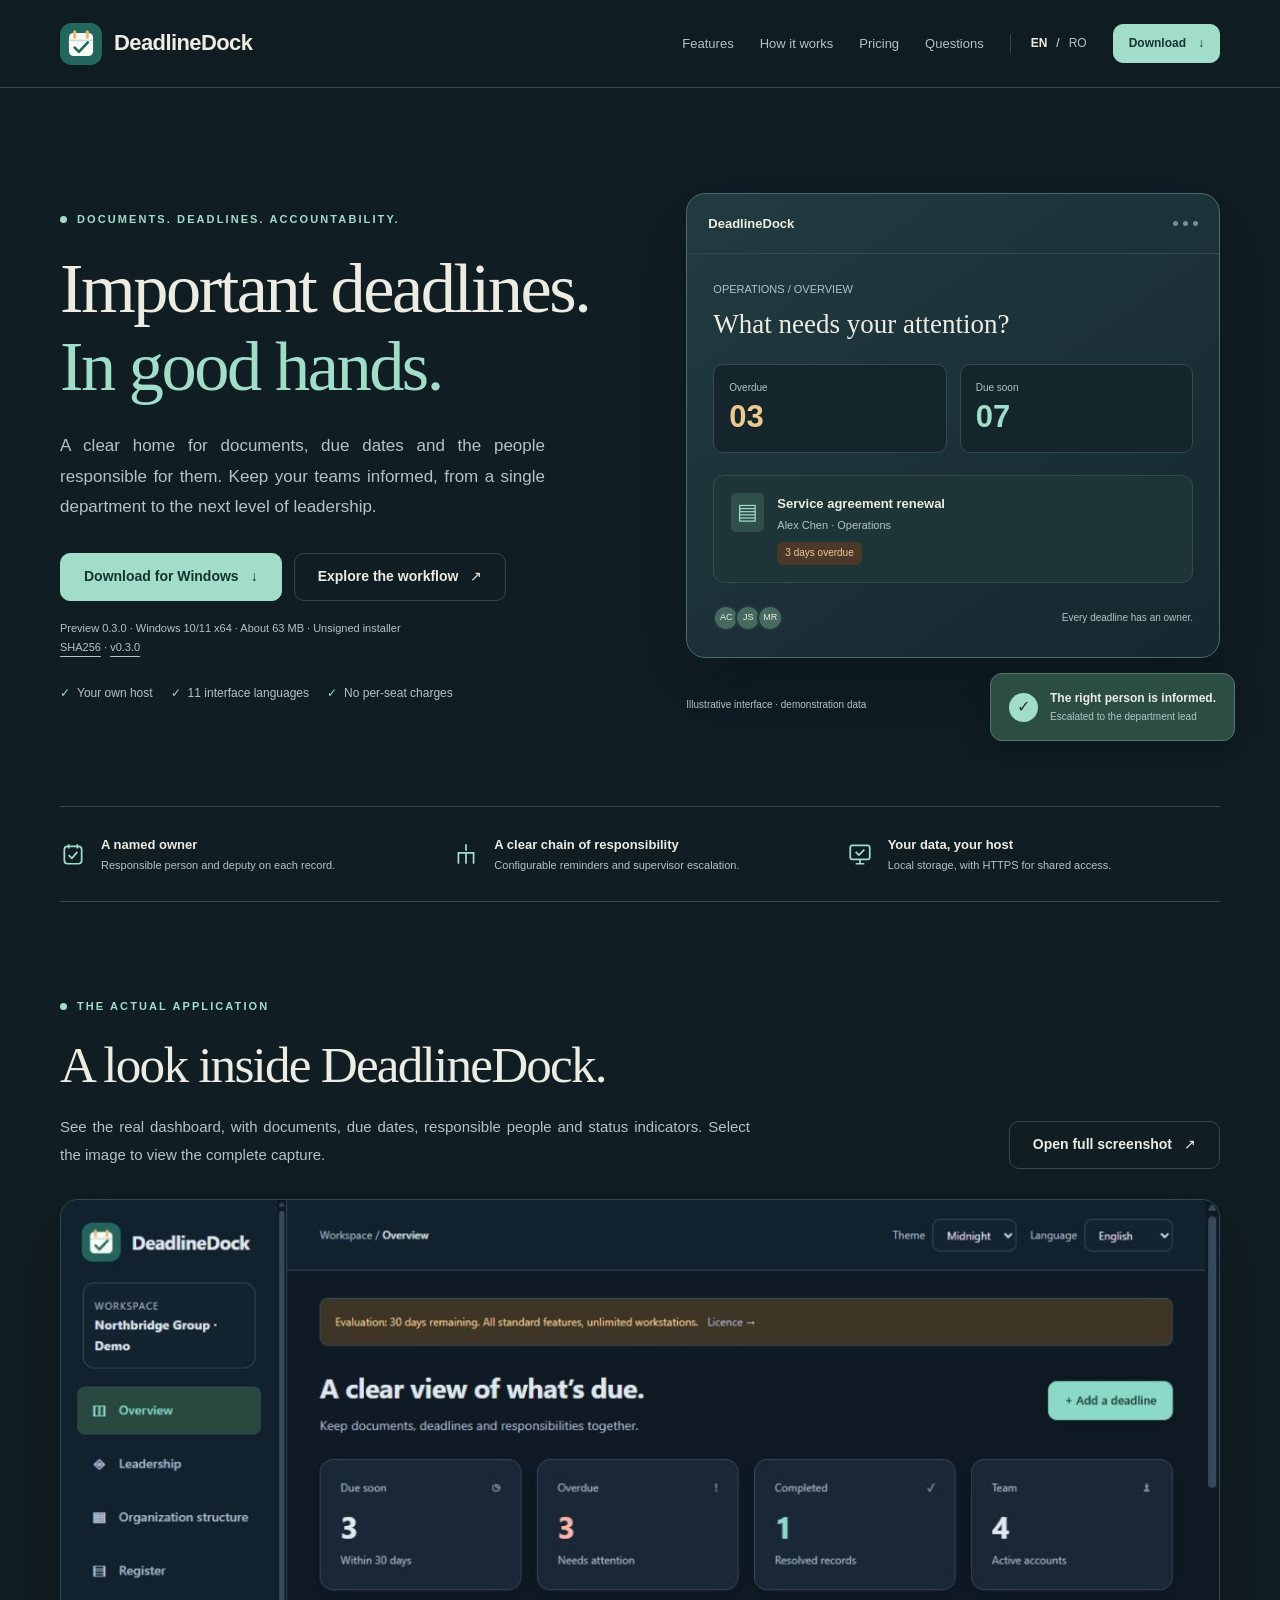
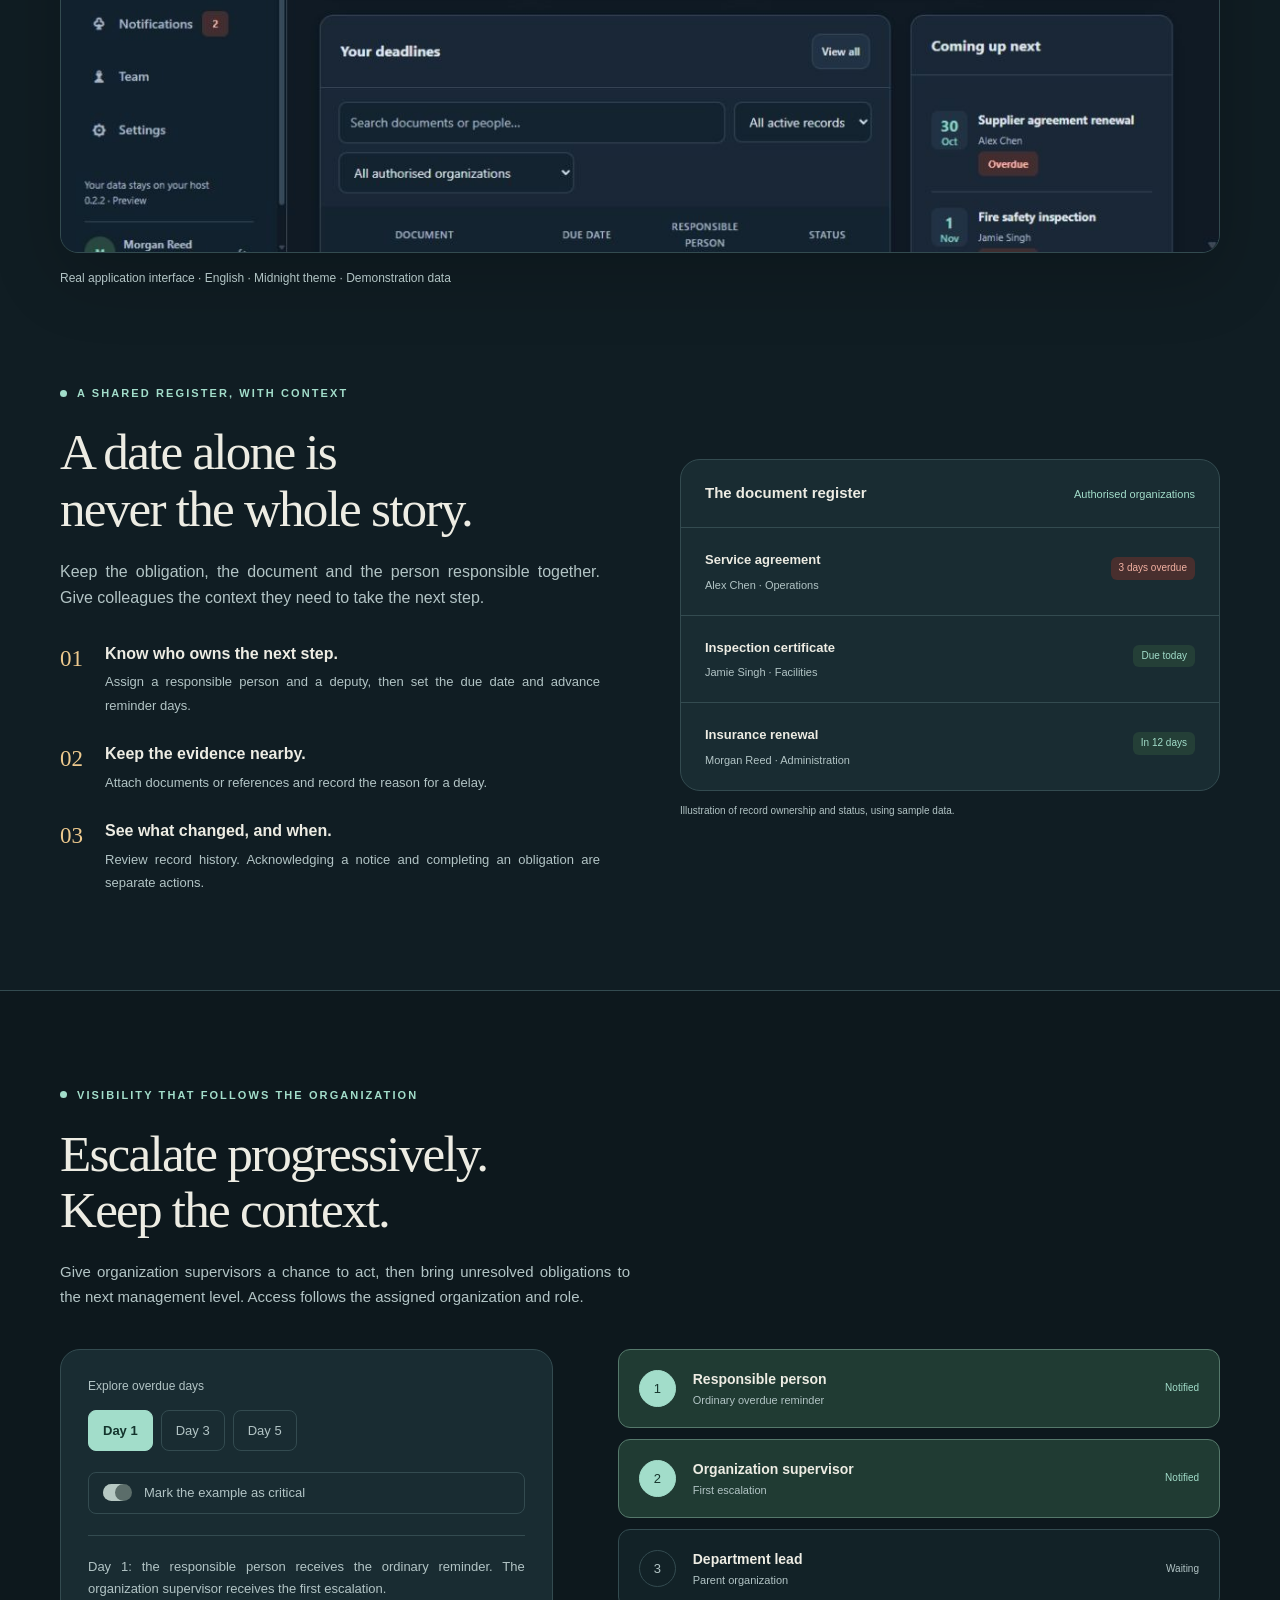
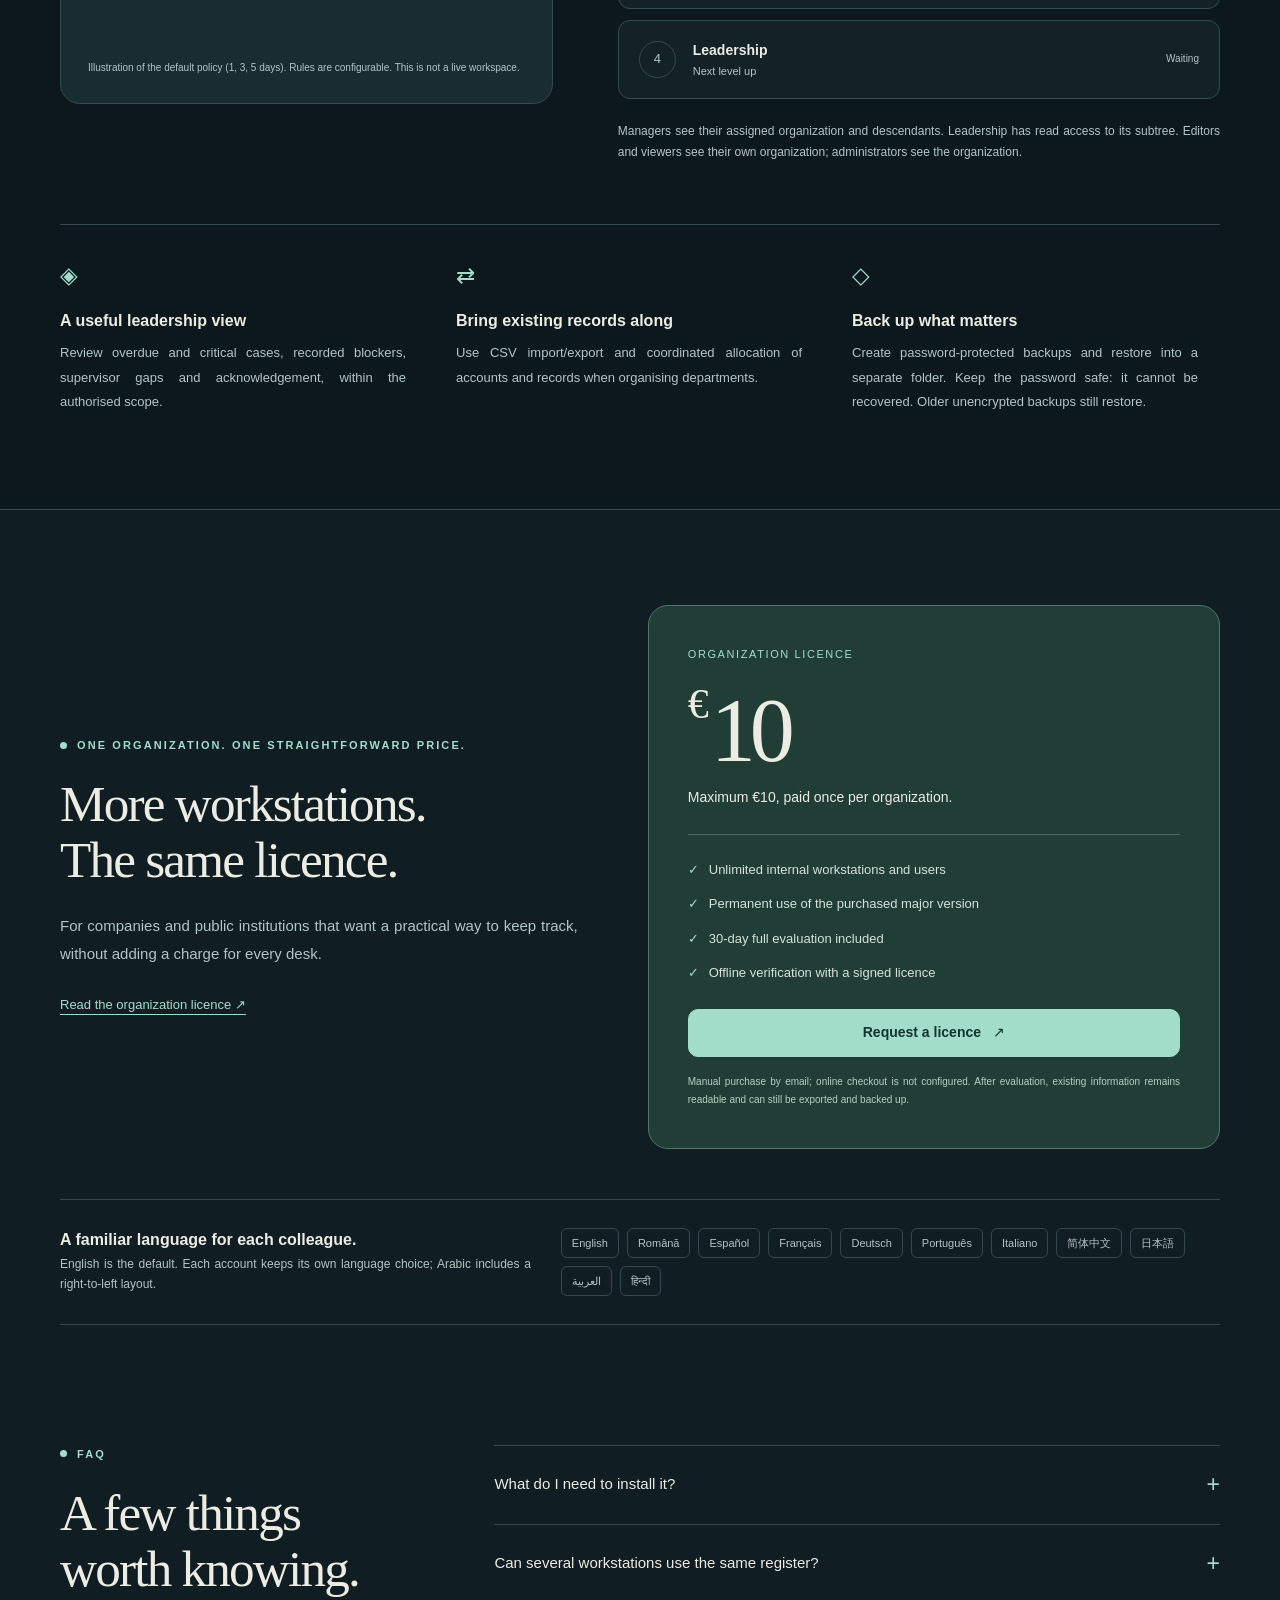
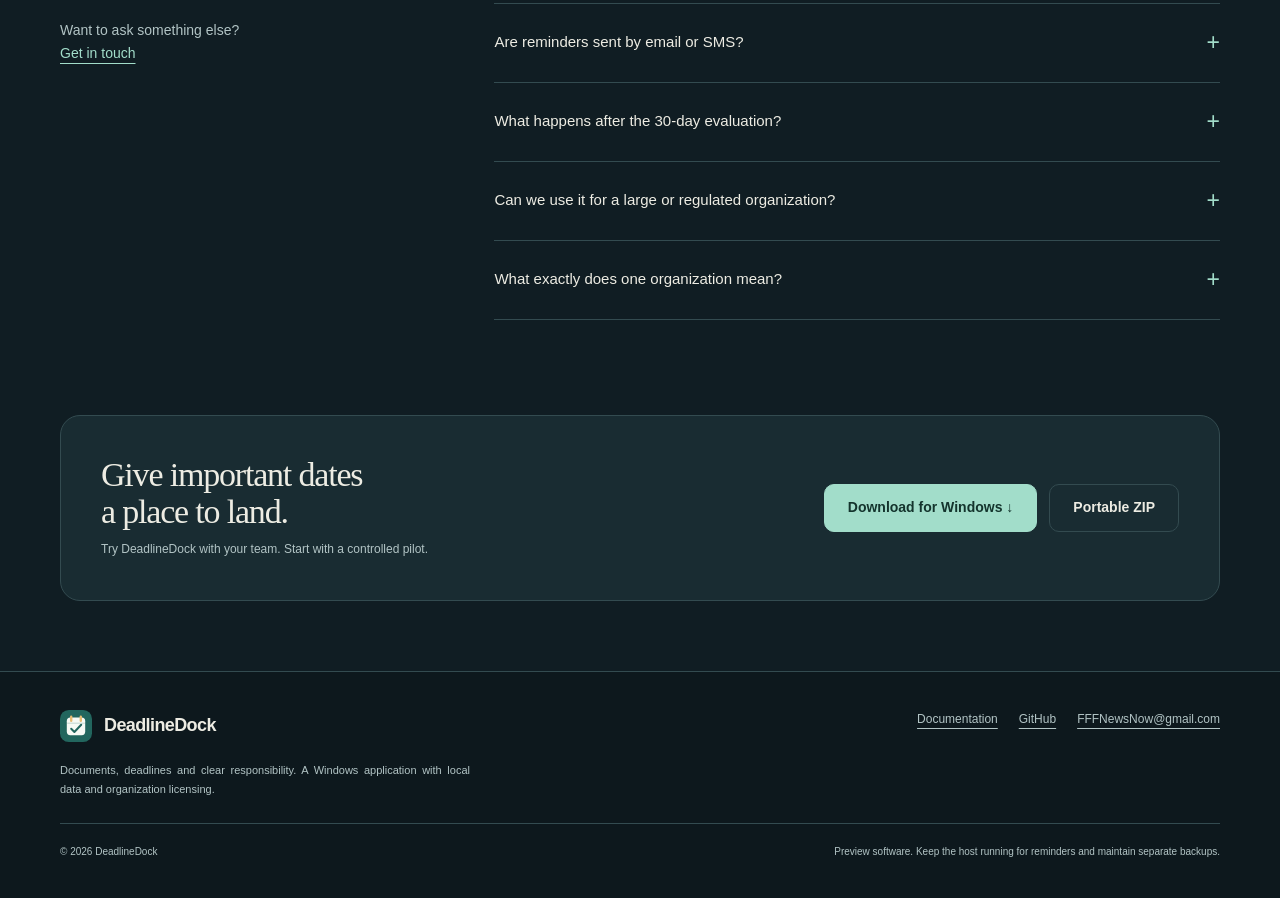
==== commit 2081b410: "Publish 0.3.0 documentation for password-protected backups" ====
--- a/index.html
+++ b/index.html
@@ -4,13 +4,13 @@
 <link rel="canonical" href="https://grimegod.github.io/DeadlineDock/"><link rel="alternate" hreflang="en" href="https://grimegod.github.io/DeadlineDock/"><link rel="alternate" hreflang="ro" href="https://grimegod.github.io/DeadlineDock/ro.html"><link rel="alternate" hreflang="x-default" href="https://grimegod.github.io/DeadlineDock/">
 <meta property="og:type" content="website"><meta property="og:site_name" content="DeadlineDock"><meta property="og:title" content="DeadlineDock — Windows deadline and document tracker"><meta property="og:description" content="Track documents, deadlines and responsibilities on Windows. Department hierarchy, escalation and leadership dashboards. Up to €10 per organization."><meta property="og:url" content="https://grimegod.github.io/DeadlineDock/"><meta property="og:image" content="https://grimegod.github.io/DeadlineDock/screenshot.jpg"><meta property="og:image:alt" content="DeadlineDock Midnight — demonstration data"><meta property="og:locale" content="en_GB"><meta name="twitter:card" content="summary_large_image">
 <link rel="icon" href="logo.svg" type="image/svg+xml"><link rel="stylesheet" href="site.css"><script src="site.js" defer></script><script type="application/ld+json">{"@context": "https://schema.org", "@graph": [{"@type": "WebSite", "@id": "https://grimegod.github.io/DeadlineDock/#website", "name": "DeadlineDock", "url": "https://grimegod.github.io/DeadlineDock/"}, {"@type": "WebPage", "@id": "https://grimegod.github.io/DeadlineDock/#webpage", "url": "https://grimegod.github.io/DeadlineDock/", "name": "DeadlineDock — Windows deadline and document tracker", "description": "Track documents, deadlines and responsibilities on Windows. Department hierarchy, escalation and leadership dashboards. Up to €10 per organization.", "inLanguage": "en", "isPartOf": {"@id": "https://grimegod.github.io/DeadlineDock/#website"}, "about": {"@type": "Thing", "name": "DeadlineDock", "description": "Track documents, deadlines and responsibilities on Windows. Department hierarchy, escalation and leadership dashboards. Up to €10 per organization."}}]}</script></head>
-<body><a class="skip" href="#main">Skip to content</a><header class="site-header"><div class="container header-row"><a class="brand" href="./" aria-label="DeadlineDock"><img src="logo.svg" width="42" height="42" alt="">DeadlineDock</a><nav class="nav-links" aria-label="Main navigation"><a href="#features">Features</a><a href="#workflow">How it works</a><a href="#pricing">Pricing</a><a href="#faq">Questions</a></nav><div class="language" aria-label="Website language"><a href="./" lang="en" hreflang="en" aria-current="page">EN</a><span aria-hidden="true">/</span><a href="ro.html" lang="ro" hreflang="ro" >RO</a></div><a class="button small header-download" href="https://github.com/Grimegod/DeadlineDock/releases/download/v0.2.2/DeadlineDock-0.2.2-Setup-x64.exe">Download <span aria-hidden="true">↓</span></a></div></header>
-<main id="main"><section class="container hero"><div class="hero-copy"><div class="eyebrow">Documents. Deadlines. Accountability.</div><h1><span class="visually-hidden">DeadlineDock — </span>Important deadlines.<br><em>In good hands.</em></h1><p>A clear home for documents, due dates and the people responsible for them. Keep your teams informed, from a single department to the next level of leadership.</p><div class="actions"><a class="button" href="https://github.com/Grimegod/DeadlineDock/releases/download/v0.2.2/DeadlineDock-0.2.2-Setup-x64.exe">Download for Windows <span aria-hidden="true">↓</span></a><a class="button secondary" href="#workflow">Explore the workflow <span aria-hidden="true">↗</span></a></div><p class="release-note">Preview 0.2.2 · Windows 10/11 x64 · About 63 MB · Unsigned installer<br><a href="https://github.com/Grimegod/DeadlineDock/releases/download/v0.2.2/SHA256SUMS.txt">SHA256</a> · <a href="https://github.com/Grimegod/DeadlineDock/releases/tag/v0.2.2">v0.2.2</a></p><div class="hero-proof"><span>Your own host</span><span>11 interface languages</span><span>No per-seat charges</span></div></div><div class="product-scene" aria-label="Illustrative interface · demonstration data"><div class="scene-shell"><div class="scene-top"><strong>DeadlineDock</strong><div class="scene-dots" aria-hidden="true"><i></i><i></i><i></i></div></div><div class="scene-inner"><div class="scene-greeting">OPERATIONS / OVERVIEW</div><h3>What needs your attention?</h3><div class="mini-stats"><div class="mini-stat"><span>Overdue</span><strong>03</strong></div><div class="mini-stat"><span>Due soon</span><strong>07</strong></div></div><div class="scene-record"><div class="file-icon" aria-hidden="true">▤</div><div><strong>Service agreement renewal</strong><p>Alex Chen · Operations</p><span class="badge">3 days overdue</span></div></div><div class="scene-bottom"><div class="avatars" aria-hidden="true"><span>AC</span><span>JS</span><span>MR</span></div><span>Every deadline has an owner.</span></div></div></div><div class="floating-note"><span class="check" aria-hidden="true">✓</span><div><strong>The right person is informed.</strong><p>Escalated to the department lead</p></div></div><p class="illustration-label">Illustrative interface · demonstration data</p></div></section>
+<body><a class="skip" href="#main">Skip to content</a><header class="site-header"><div class="container header-row"><a class="brand" href="./" aria-label="DeadlineDock"><img src="logo.svg" width="42" height="42" alt="">DeadlineDock</a><nav class="nav-links" aria-label="Main navigation"><a href="#features">Features</a><a href="#workflow">How it works</a><a href="#pricing">Pricing</a><a href="#faq">Questions</a></nav><div class="language" aria-label="Website language"><a href="./" lang="en" hreflang="en" aria-current="page">EN</a><span aria-hidden="true">/</span><a href="ro.html" lang="ro" hreflang="ro" >RO</a></div><a class="button small header-download" href="https://github.com/Grimegod/DeadlineDock/releases/download/v0.3.0/DeadlineDock-0.3.0-Setup-x64.exe">Download <span aria-hidden="true">↓</span></a></div></header>
+<main id="main"><section class="container hero"><div class="hero-copy"><div class="eyebrow">Documents. Deadlines. Accountability.</div><h1><span class="visually-hidden">DeadlineDock — </span>Important deadlines.<br><em>In good hands.</em></h1><p>A clear home for documents, due dates and the people responsible for them. Keep your teams informed, from a single department to the next level of leadership.</p><div class="actions"><a class="button" href="https://github.com/Grimegod/DeadlineDock/releases/download/v0.3.0/DeadlineDock-0.3.0-Setup-x64.exe">Download for Windows <span aria-hidden="true">↓</span></a><a class="button secondary" href="#workflow">Explore the workflow <span aria-hidden="true">↗</span></a></div><p class="release-note">Preview 0.3.0 · Windows 10/11 x64 · About 63 MB · Unsigned installer<br><a href="https://github.com/Grimegod/DeadlineDock/releases/download/v0.3.0/SHA256SUMS.txt">SHA256</a> · <a href="https://github.com/Grimegod/DeadlineDock/releases/tag/v0.3.0">v0.3.0</a></p><div class="hero-proof"><span>Your own host</span><span>11 interface languages</span><span>No per-seat charges</span></div></div><div class="product-scene" aria-label="Illustrative interface · demonstration data"><div class="scene-shell"><div class="scene-top"><strong>DeadlineDock</strong><div class="scene-dots" aria-hidden="true"><i></i><i></i><i></i></div></div><div class="scene-inner"><div class="scene-greeting">OPERATIONS / OVERVIEW</div><h3>What needs your attention?</h3><div class="mini-stats"><div class="mini-stat"><span>Overdue</span><strong>03</strong></div><div class="mini-stat"><span>Due soon</span><strong>07</strong></div></div><div class="scene-record"><div class="file-icon" aria-hidden="true">▤</div><div><strong>Service agreement renewal</strong><p>Alex Chen · Operations</p><span class="badge">3 days overdue</span></div></div><div class="scene-bottom"><div class="avatars" aria-hidden="true"><span>AC</span><span>JS</span><span>MR</span></div><span>Every deadline has an owner.</span></div></div></div><div class="floating-note"><span class="check" aria-hidden="true">✓</span><div><strong>The right person is informed.</strong><p>Escalated to the department lead</p></div></div><p class="illustration-label">Illustrative interface · demonstration data</p></div></section>
 <div class="container facts-strip"><div class="fact"><svg viewBox="0 0 24 24" fill="none" stroke-width="1.6" aria-hidden="true"><rect x="4" y="5" width="16" height="16" rx="3"/><path d="M8 3v4m8-4v4M8 13l3 3 5-6"/></svg><div><strong>A named owner</strong><p>Responsible person and deputy on each record.</p></div></div><div class="fact"><svg viewBox="0 0 24 24" fill="none" stroke-width="1.6" aria-hidden="true"><path d="M12 3v6m-7 7v-5h14v5M5 16v5m14-5v5M12 11v10"/></svg><div><strong>A clear chain of responsibility</strong><p>Configurable reminders and supervisor escalation.</p></div></div><div class="fact"><svg viewBox="0 0 24 24" fill="none" stroke-width="1.6" aria-hidden="true"><rect x="3" y="4" width="18" height="13" rx="2"/><path d="M8 21h8m-4-4v4M8 10l3 3 5-5"/></svg><div><strong>Your data, your host</strong><p>Local storage, with HTTPS for shared access.</p></div></div></div>
 <section class="container section interface-section" id="interface" aria-labelledby="interface-title"><div class="interface-heading"><div><div class="eyebrow">The actual application</div><h2 id="interface-title">A look inside DeadlineDock.</h2><p>See the real dashboard, with documents, due dates, responsible people and status indicators. Select the image to view the complete capture.</p></div><a class="button secondary" href="screenshot.jpg?rev=3a997ee85584" target="_blank" rel="noopener" aria-label="Open the complete application screenshot in a new tab">Open full screenshot <span aria-hidden="true">↗</span></a></div><figure class="interface-figure"><a class="interface-preview" href="screenshot.jpg?rev=3a997ee85584" target="_blank" rel="noopener" aria-label="Open the complete application screenshot in a new tab"><img src="screenshot.jpg?rev=3a997ee85584" width="1265" height="712" alt="Actual DeadlineDock overview with deadline statistics, document register, responsible people and upcoming dates, in the Midnight theme." loading="lazy" decoding="async"></a><figcaption>Real application interface · English · Midnight theme · Demonstration data</figcaption></figure></section>
 <section class="container section split" id="features"><div><div class="eyebrow">A shared register, with context</div><h2>A date alone is<br>never the whole story.</h2><p style="margin-top:22px">Keep the obligation, the document and the person responsible together. Give colleagues the context they need to take the next step.</p><div class="feature-list"><div class="feature-row"><span class="number">01</span><div><h3>Know who owns the next step.</h3><p>Assign a responsible person and a deputy, then set the due date and advance reminder days.</p></div></div><div class="feature-row"><span class="number">02</span><div><h3>Keep the evidence nearby.</h3><p>Attach documents or references and record the reason for a delay.</p></div></div><div class="feature-row"><span class="number">03</span><div><h3>See what changed, and when.</h3><p>Review record history. Acknowledging a notice and completing an obligation are separate actions.</p></div></div></div></div><div><div class="register-card"><div class="register-title"><strong>The document register</strong><span>Authorised organizations</span></div><div class="register-item"><div><strong>Service agreement</strong><p>Alex Chen · Operations</p></div><div class="register-date"><span class="badge late">3 days overdue</span></div></div><div class="register-item"><div><strong>Inspection certificate</strong><p>Jamie Singh · Facilities</p></div><div class="register-date"><span class="badge ">Due today</span></div></div><div class="register-item"><div><strong>Insurance renewal</strong><p>Morgan Reed · Administration</p></div><div class="register-date"><span class="badge ">In 12 days</span></div></div></div><span class="inset-label">Illustration of record ownership and status, using sample data.</span></div></section>
-<section class="escalation-section section" id="workflow"><div class="container"><div class="section-head"><div class="eyebrow">Visibility that follows the organization</div><h2>Escalate progressively.<br>Keep the context.</h2><p>Give organization supervisors a chance to act, then bring unresolved obligations to the next management level. Access follows the assigned organization and role.</p></div><div class="escalation-layout" data-escalation-demo><div class="demo-control"><span class="demo-label">Explore overdue days</span><div class="days"><button type="button" data-day="1" aria-pressed="true">Day 1</button><button type="button" data-day="3" aria-pressed="false">Day 3</button><button type="button" data-day="5" aria-pressed="false">Day 5</button></div><button type="button" class="priority-switch" data-critical aria-pressed="false">Mark the example as critical</button><p class="demo-explanation" data-explanation aria-live="polite">Day 1: the organization supervisor receives the first escalation.</p><p class="demo-note">Illustration of the default policy (1, 3, 5 days). Rules are configurable. This is not a live workspace.</p></div><div><div class="chain"><div class="chain-row notified" data-threshold="0"><span class="chain-icon" aria-hidden="true">1</span><div><strong>Responsible person</strong><p>Ordinary overdue reminder</p></div><span class="chain-state" data-state>Notified</span></div><div class="chain-row notified" data-threshold="1"><span class="chain-icon" aria-hidden="true">2</span><div><strong>Organization supervisor</strong><p>First escalation</p></div><span class="chain-state" data-state>Notified</span></div><div class="chain-row " data-threshold="3"><span class="chain-icon" aria-hidden="true">3</span><div><strong>Department lead</strong><p>Parent organization</p></div><span class="chain-state" data-state>Waiting</span></div><div class="chain-row " data-threshold="5"><span class="chain-icon" aria-hidden="true">4</span><div><strong>Leadership</strong><p>Next level up</p></div><span class="chain-state" data-state>Waiting</span></div></div><p class="scope-caption">Managers see their assigned organization and descendants. Leadership has read access to its subtree. Editors and viewers see their own organization; administrators see the organization.</p></div></div><div class="tools-grid"><div class="tool"><span class="tool-icon" aria-hidden="true">◈</span><h3>A useful leadership view</h3><p>Review overdue and critical cases, recorded blockers, supervisor gaps and acknowledgement, within the authorised scope.</p></div><div class="tool"><span class="tool-icon" aria-hidden="true">⇄</span><h3>Bring existing records along</h3><p>Use CSV import/export and coordinated allocation of accounts and records when organising departments.</p></div><div class="tool"><span class="tool-icon" aria-hidden="true">◇</span><h3>Back up what matters</h3><p>Create verified backups and restore into a separate folder. Existing data and major-version licences survive supported upgrades.</p></div></div></div></section>
+<section class="escalation-section section" id="workflow"><div class="container"><div class="section-head"><div class="eyebrow">Visibility that follows the organization</div><h2>Escalate progressively.<br>Keep the context.</h2><p>Give organization supervisors a chance to act, then bring unresolved obligations to the next management level. Access follows the assigned organization and role.</p></div><div class="escalation-layout" data-escalation-demo><div class="demo-control"><span class="demo-label">Explore overdue days</span><div class="days"><button type="button" data-day="1" aria-pressed="true">Day 1</button><button type="button" data-day="3" aria-pressed="false">Day 3</button><button type="button" data-day="5" aria-pressed="false">Day 5</button></div><button type="button" class="priority-switch" data-critical aria-pressed="false">Mark the example as critical</button><p class="demo-explanation" data-explanation aria-live="polite">Day 1: the organization supervisor receives the first escalation.</p><p class="demo-note">Illustration of the default policy (1, 3, 5 days). Rules are configurable. This is not a live workspace.</p></div><div><div class="chain"><div class="chain-row notified" data-threshold="0"><span class="chain-icon" aria-hidden="true">1</span><div><strong>Responsible person</strong><p>Ordinary overdue reminder</p></div><span class="chain-state" data-state>Notified</span></div><div class="chain-row notified" data-threshold="1"><span class="chain-icon" aria-hidden="true">2</span><div><strong>Organization supervisor</strong><p>First escalation</p></div><span class="chain-state" data-state>Notified</span></div><div class="chain-row " data-threshold="3"><span class="chain-icon" aria-hidden="true">3</span><div><strong>Department lead</strong><p>Parent organization</p></div><span class="chain-state" data-state>Waiting</span></div><div class="chain-row " data-threshold="5"><span class="chain-icon" aria-hidden="true">4</span><div><strong>Leadership</strong><p>Next level up</p></div><span class="chain-state" data-state>Waiting</span></div></div><p class="scope-caption">Managers see their assigned organization and descendants. Leadership has read access to its subtree. Editors and viewers see their own organization; administrators see the organization.</p></div></div><div class="tools-grid"><div class="tool"><span class="tool-icon" aria-hidden="true">◈</span><h3>A useful leadership view</h3><p>Review overdue and critical cases, recorded blockers, supervisor gaps and acknowledgement, within the authorised scope.</p></div><div class="tool"><span class="tool-icon" aria-hidden="true">⇄</span><h3>Bring existing records along</h3><p>Use CSV import/export and coordinated allocation of accounts and records when organising departments.</p></div><div class="tool"><span class="tool-icon" aria-hidden="true">◇</span><h3>Back up what matters</h3><p>Create password-protected backups and restore into a separate folder. Keep the password safe: it cannot be recovered. Older unencrypted backups still restore.</p></div></div></div></section>
 <section class="container section"><div class="pricing-layout" id="pricing"><div class="pricing-copy"><div class="eyebrow">One organization. One straightforward price.</div><h2>More workstations.<br>The same licence.</h2><p>For companies and public institutions that want a practical way to keep track, without adding a charge for every desk.</p><a class="quiet-link" href="https://github.com/Grimegod/DeadlineDock/blob/main/LICENSE.txt">Read the organization licence ↗</a></div><div class="price-card"><div class="price-label">Organization licence</div><div class="price-value"><span>€</span>10</div><p class="price-scope">Maximum €10, paid once per organization.</p><ul class="price-list"><li>Unlimited internal workstations and users</li><li>Permanent use of the purchased major version</li><li>30-day full evaluation included</li><li>Offline verification with a signed licence</li></ul><a class="button" href="mailto:FFFNewsNow@gmail.com?subject=DeadlineDock%20organization%20licence">Request a licence <span aria-hidden="true">↗</span></a><p class="price-fine">Manual purchase by email; online checkout is not configured. After evaluation, existing information remains readable and can still be exported and backed up.</p></div></div><div class="languages-box"><div><h3>A familiar language for each colleague.</h3><p>English is the default. Each account keeps its own language choice; Arabic includes a right-to-left layout.</p></div><div class="language-tags"><span>English</span><span>Română</span><span>Español</span><span>Français</span><span>Deutsch</span><span>Português</span><span>Italiano</span><span>简体中文</span><span>日本語</span><span>العربية</span><span>हिन्दी</span></div></div></section>
 <section class="container section faq-section" id="faq"><div class="faq-layout"><div class="faq-copy"><div class="eyebrow">FAQ</div><h2>A few things<br>worth knowing.</h2><p>Want to ask something else?<br><a href="mailto:FFFNewsNow@gmail.com">Get in touch</a></p></div><div><details><summary>What do I need to install it?</summary><p>Windows 10 or 11, x64. The package includes its runtime, so there is no separate .NET installation. Start the Windows host and use its browser interface.</p></details><details><summary>Can several workstations use the same register?</summary><p>Yes, through one central Windows host and configured HTTPS. Clients use a browser. Separate default installations do not synchronise automatically; the host must remain running for reminders.</p></details><details><summary>Are reminders sent by email or SMS?</summary><p>This preview provides in-app notices and Windows host notifications. It does not send email or SMS. The host checks reminders every minute while it is running.</p></details><details><summary>What happens after the 30-day evaluation?</summary><p>Reading existing information, CSV export and backup remain available. A signed organization licence enables continued changes. Request the licence by email; the price is at most €10 for the organization.</p></details><details><summary>Can we use it for a large or regulated organization?</summary><p>Start with a controlled pilot. This unsigned preview has role/organization access controls, but no SSO, two-factor authentication, document-classification controls or regulatory accreditation. Validate security, capacity and your own procedures before a larger deployment.</p></details><details><summary>What exactly does one organization mean?</summary><p>One named legal entity, including its departments and branches. Separate incorporated companies, subsidiaries or agencies require their own licence. See the full terms for the purchased major version.</p></details></div></div></section>
-<section class="container download-band" id="download"><div><h2>Give important dates<br>a place to land.</h2><p>Try DeadlineDock with your team. Start with a controlled pilot.</p></div><div class="actions"><a class="button" href="https://github.com/Grimegod/DeadlineDock/releases/download/v0.2.2/DeadlineDock-0.2.2-Setup-x64.exe">Download for Windows ↓</a><a class="button secondary" href="https://github.com/Grimegod/DeadlineDock/releases/download/v0.2.2/DeadlineDock-0.2.2-win-x64.zip">Portable ZIP</a></div></section></main>
+<section class="container download-band" id="download"><div><h2>Give important dates<br>a place to land.</h2><p>Try DeadlineDock with your team. Start with a controlled pilot.</p></div><div class="actions"><a class="button" href="https://github.com/Grimegod/DeadlineDock/releases/download/v0.3.0/DeadlineDock-0.3.0-Setup-x64.exe">Download for Windows ↓</a><a class="button secondary" href="https://github.com/Grimegod/DeadlineDock/releases/download/v0.3.0/DeadlineDock-0.3.0-win-x64.zip">Portable ZIP</a></div></section></main>
 <footer class="site-footer"><div class="container"><div class="footer-grid"><div class="footer-brand"><a class="brand" href="./"><img src="logo.svg" width="32" height="32" alt="">DeadlineDock</a><p>Documents, deadlines and clear responsibility. A Windows application with local data and organization licensing.</p></div><div class="footer-links"><a href="https://github.com/Grimegod/DeadlineDock/blob/main/USER-GUIDE.md">Documentation</a><a href="https://github.com/Grimegod/DeadlineDock">GitHub</a><a href="mailto:FFFNewsNow@gmail.com">FFFNewsNow@gmail.com</a></div></div><div class="footer-bottom"><span>© 2026 DeadlineDock</span><p>Preview software. Keep the host running for reminders and maintain separate backups.</p></div></div></footer></body></html>
--- a/site.css
+++ b/site.css
@@ -1,6 +1,6 @@
 :root{color-scheme:dark;--bg:#101d23;--panel:#192c32;--deep:#0d181d;--line:#334b50;--text:#edece3;--muted:#b2c4c5;--mint:#a2ddca;--gold:#edc98e;--danger:#f2b1a2;--radius:20px;font-family:'Segoe UI',Arial,sans-serif;font-synthesis:none}*{box-sizing:border-box}html{scroll-behavior:smooth;scroll-padding-top:100px}body{margin:0;background:var(--bg);color:var(--text);font-size:16px;line-height:1.65}a{color:inherit;text-decoration-thickness:1px;text-underline-offset:5px}button,input{font:inherit}button{cursor:pointer}a,button{touch-action:manipulation}a:focus-visible,button:focus-visible,summary:focus-visible{outline:3px solid var(--gold);outline-offset:5px}h1,h2,h3,p{margin:0}h1,h2{font-family:Georgia,'Times New Roman',serif;font-weight:400;line-height:1.1;letter-spacing:-.035em}h1{font-size:clamp(44px,5.5vw,76px)}h2{font-size:clamp(34px,4vw,53px)}h3{font-size:19px;font-weight:600;line-height:1.35}p{color:var(--muted)}.container{width:min(1160px,calc(100% - 56px));margin-inline:auto}.skip{position:fixed;top:-100px;left:20px;background:var(--mint);color:var(--deep);padding:12px 18px;z-index:50}.skip:focus{top:12px}.site-header{position:sticky;top:0;z-index:10;background:#101d23f5;border-bottom:1px solid var(--line);backdrop-filter:blur(14px)}.header-row{min-height:87px;display:flex;align-items:center;gap:26px}.brand{display:inline-flex;align-items:center;gap:12px;text-decoration:none;font-size:22px;font-weight:700;letter-spacing:-.6px;white-space:nowrap}.brand img{width:42px;height:42px}.nav-links{display:flex;align-items:center;gap:26px;margin-inline-start:auto}.nav-links a{font-size:13px;text-decoration:none;color:var(--muted);white-space:nowrap}.nav-links a:hover{color:var(--mint)}.language{display:inline-flex;gap:9px;align-items:center;border-inline-start:1px solid var(--line);padding-inline-start:20px;font-size:12px}.language a{text-decoration:none;color:var(--muted)}.language a[aria-current=page]{color:var(--text);font-weight:700}.button{display:inline-flex;align-items:center;justify-content:center;gap:12px;min-height:48px;padding:11px 23px;background:var(--mint);border:1px solid var(--mint);border-radius:10px;color:#14342d;text-decoration:none;font-size:14px;font-weight:650;transition:transform .16s,background .16s}.button:hover{background:#b6e8d8;transform:translateY(-2px)}.button.secondary{background:transparent;color:var(--text);border-color:var(--line)}.button.secondary:hover{background:var(--panel);border-color:var(--muted)}.button.small{min-height:39px;padding:8px 15px;font-size:12px}.hero{padding:85px 0 65px;display:grid;grid-template-columns:1.05fr 1fr;gap:66px;align-items:center}.eyebrow{text-transform:uppercase;letter-spacing:2.1px;font-size:11px;font-weight:650;color:var(--mint);display:flex;gap:10px;align-items:center;margin-bottom:22px}.eyebrow::before{content:'';width:7px;height:7px;border-radius:50%;background:currentColor}.hero h1 em{font-style:normal;color:var(--mint)}.hero-copy>p{font-size:17px;line-height:1.8;max-width:485px;margin-top:26px}.actions{display:flex;gap:12px;flex-wrap:wrap;margin-top:30px}.release-note{font-size:11px!important;line-height:1.7!important;margin-top:18px!important;max-width:480px}.release-note a{color:var(--muted)}.hero-proof{display:flex;gap:18px;flex-wrap:wrap;margin-top:28px;font-size:12px;color:var(--muted)}.hero-proof span::before{content:'✓';color:var(--mint);margin-inline-end:7px}.product-scene{position:relative;padding:20px 0 28px}.scene-shell{border:1px solid #4d6b6b;background:linear-gradient(145deg,#213b40,#15282f);border-radius:19px;box-shadow:0 28px 70px #030e164d;overflow:hidden}.scene-top{display:flex;align-items:center;justify-content:space-between;padding:19px 21px;border-bottom:1px solid var(--line);font-size:11px;color:var(--muted)}.scene-top strong{color:var(--text);font-size:13px}.scene-dots{display:flex;gap:5px}.scene-dots i{display:block;width:5px;height:5px;border-radius:50%;background:#73928e}.scene-inner{padding:26px}.scene-greeting{font-size:11px;color:var(--muted);margin-bottom:7px}.scene-inner h3{font-family:Georgia,serif;font-size:27px;font-weight:400}.mini-stats{display:grid;grid-template-columns:1fr 1fr;gap:13px;margin:22px 0}.mini-stat{border:1px solid var(--line);background:#14262b;border-radius:10px;padding:15px}.mini-stat span{font-size:10px;color:var(--muted);display:block}.mini-stat strong{font-size:31px;font-weight:600;color:var(--gold);line-height:1.3}.mini-stat:last-child strong{color:var(--mint)}.scene-record{background:#1e3538;border:1px solid var(--line);border-radius:11px;padding:17px;display:flex;gap:13px;align-items:flex-start}.file-icon{flex-shrink:0;width:33px;height:39px;border-radius:5px;background:#304e4a;display:grid;place-items:center;color:var(--mint);font-size:22px}.scene-record strong{display:block;font-size:13px}.scene-record p{font-size:11px;margin-top:2px}.badge{display:inline-flex;align-items:center;border-radius:6px;background:#4a382a;color:var(--gold);font-size:10px;padding:4px 8px;margin-top:8px;line-height:1.45}.scene-bottom{display:flex;justify-content:space-between;align-items:center;gap:10px;margin-top:22px;font-size:10px;color:var(--muted)}.avatars{display:flex;padding-inline-start:4px}.avatars span{width:26px;height:26px;border-radius:50%;border:2px solid #20373b;background:#476a60;display:grid;place-items:center;font-size:9px;margin-inline-start:-4px;color:var(--text)}.floating-note{position:absolute;bottom:0;inset-inline-end:-15px;display:flex;gap:12px;align-items:center;background:#2b4d44;border:1px solid #57756b;box-shadow:0 10px 25px #04110f40;border-radius:12px;padding:15px 18px;max-width:290px}.floating-note .check{width:29px;height:29px;border-radius:50%;display:grid;place-items:center;color:#18372b;background:var(--mint)}.floating-note strong{display:block;font-size:12px}.floating-note p{font-size:10px}.illustration-label{text-align:center;font-size:10px;color:var(--muted);margin-top:39px}.facts-strip{border-block:1px solid var(--line);display:grid;grid-template-columns:repeat(3,1fr);padding:27px 0;gap:20px}.fact{display:flex;gap:15px;align-items:center}.fact svg{width:26px;height:26px;flex-shrink:0;stroke:var(--mint)}.fact strong{display:block;font-size:13px;font-weight:600}.fact p{font-size:11px}.section{padding:95px 0}.section-head{max-width:640px;margin-bottom:39px}.section-head p{font-size:15px;max-width:570px;margin-top:22px}.split{display:grid;grid-template-columns:1fr 1fr;gap:80px;align-items:center}.feature-list{display:grid;gap:26px;margin-top:31px}.feature-row{display:grid;grid-template-columns:32px 1fr;gap:13px}.number{font-family:Georgia,serif;font-size:23px;color:var(--gold);line-height:1.4}.feature-row h3{font-size:16px;margin-bottom:6px}.feature-row p{font-size:13px;line-height:1.8}.register-card{background:var(--panel);border:1px solid var(--line);border-radius:var(--radius);overflow:hidden}.register-title{padding:21px 24px;font-size:15px;border-bottom:1px solid var(--line);display:flex;align-items:center;justify-content:space-between}.register-title span{color:var(--mint);font-size:11px}.register-item{padding:21px 24px;border-bottom:1px solid var(--line);display:grid;grid-template-columns:1fr auto;gap:13px}.register-item:last-child{border:0}.register-item strong{display:block;font-size:13px}.register-item p{font-size:11px;margin-top:5px}.register-date{font-size:12px;text-align:end;color:var(--text)}.register-date .badge{display:flex;justify-content:center;background:#243f37;color:var(--mint)}.register-date .badge.late{background:#482f2e;color:var(--danger)}.inset-label{font-size:10px;color:var(--muted);display:block;margin-top:12px}.escalation-section{background:var(--deep);border-block:1px solid var(--line)}.escalation-section .section-head{max-width:720px}.escalation-layout{display:grid;grid-template-columns:.9fr 1.1fr;gap:65px;align-items:start}.demo-control{background:var(--panel);border:1px solid var(--line);border-radius:var(--radius);padding:27px}.demo-label{font-size:12px;color:var(--muted);display:block;margin-bottom:13px}.days{display:flex;gap:8px;flex-wrap:wrap}.days button,.priority-switch{border:1px solid var(--line);background:transparent;color:var(--muted);padding:9px 14px;border-radius:8px;font-size:13px}.days button[aria-pressed=true]{background:var(--mint);color:#14342d;border-color:var(--mint);font-weight:600}.priority-switch{margin-top:21px;width:100%;text-align:start;display:flex;gap:12px;align-items:center}.priority-switch::before{content:'';width:29px;height:17px;border-radius:12px;background:#5b6d6a;flex-shrink:0;box-shadow:inset 12px 0 0 #b6c8c3}.priority-switch[aria-pressed=true]{border-color:#926f59;color:var(--gold)}.priority-switch[aria-pressed=true]::before{background:var(--mint);box-shadow:inset -12px 0 0 #18372e}.demo-explanation{margin-top:21px;padding-top:20px;border-top:1px solid var(--line);font-size:13px;min-height:106px;line-height:1.75}.demo-note{font-size:10px;margin-top:19px}.chain{display:grid;gap:11px}.chain-row{border:1px solid var(--line);border-radius:12px;background:#122227;padding:18px 20px;display:flex;align-items:center;gap:17px;transition:background .18s,border-color .18s}.chain-row .chain-icon{width:37px;height:37px;border:1px solid var(--line);border-radius:50%;display:grid;place-items:center;font-size:13px;color:var(--muted);flex-shrink:0}.chain-row strong{font-size:14px;display:block}.chain-row p{font-size:11px}.chain-state{margin-inline-start:auto;font-size:10px;color:var(--muted);white-space:nowrap}.chain-row.notified{background:#203b33;border-color:#55786b}.chain-row.notified .chain-icon{background:var(--mint);border-color:var(--mint);color:#18372e}.chain-row.notified .chain-state{color:var(--mint)}.scope-caption{font-size:12px;margin-top:22px;color:var(--muted);line-height:1.8}.tools-grid{display:grid;grid-template-columns:repeat(3,1fr);gap:28px;border-top:1px solid var(--line);padding-top:32px;margin-top:60px}.tool{padding-inline-end:22px}.tool .tool-icon{font-size:23px;color:var(--mint);display:block;margin-bottom:15px}.tool h3{font-size:16px;margin-bottom:10px}.tool p{font-size:13px;line-height:1.85}.pricing-section{padding-top:0}.pricing-layout{display:grid;grid-template-columns:.95fr 1.05fr;gap:70px;align-items:center}.pricing-copy>p{font-size:15px;line-height:1.9;margin-top:23px}.pricing-copy .quiet-link{display:inline-block;color:var(--mint);font-size:13px;margin-top:25px}.price-card{background:#203e36;border:1px solid #52766a;border-radius:var(--radius);padding:39px}.price-label{font-size:11px;color:var(--mint);letter-spacing:1.6px;text-transform:uppercase}.price-value{font-family:Georgia,serif;font-size:90px;line-height:1.1;color:var(--text);margin:18px 0 6px;letter-spacing:-6px}.price-value span{font-size:42px;vertical-align:top;letter-spacing:-2px;padding-inline-end:4px}.price-scope{font-size:14px;color:var(--text)}.price-list{padding:0;list-style:none;display:grid;gap:13px;margin:25px 0;border-top:1px solid #4b6a5e;padding-top:24px}.price-list li{font-size:13px;color:#d4e2d9;display:flex;gap:10px}.price-list li::before{content:'✓';color:var(--mint)}.price-card .button{width:100%}.price-fine{margin-top:16px;font-size:10px;color:#b8cec1;line-height:1.8}.languages-box{margin-top:50px;padding:28px 0;border-block:1px solid var(--line);display:grid;grid-template-columns:1fr 1.4fr;gap:30px;align-items:center}.languages-box h3{font-size:16px}.languages-box p{font-size:12px;margin-top:5px}.language-tags{display:flex;flex-wrap:wrap;gap:8px}.language-tags span{border:1px solid var(--line);padding:5px 10px;border-radius:6px;font-size:11px;color:var(--muted)}.faq-section{padding-top:25px}.faq-layout{display:grid;grid-template-columns:.65fr 1.35fr;gap:85px}.faq-copy p{font-size:14px;margin-top:21px}.faq-copy a{color:var(--mint)}details{border-top:1px solid var(--line);padding:20px 0}details:last-child{border-bottom:1px solid var(--line)}summary{list-style:none;cursor:pointer;display:flex;align-items:center;justify-content:space-between;gap:15px;font-size:15px;font-weight:500}summary::after{content:'+';font-size:23px;font-weight:300;color:var(--mint)}details[open] summary::after{content:'−'}summary::-webkit-details-marker{display:none}details p{font-size:13px;line-height:1.9;margin-top:17px;padding-inline-end:25px}.download-band{display:flex;align-items:center;justify-content:space-between;gap:35px;padding:40px;border:1px solid var(--line);background:var(--panel);border-radius:var(--radius);margin-bottom:70px}.download-band h2{font-size:34px}.download-band p{font-size:12px;margin-top:10px}.download-band .actions{margin:0;flex-shrink:0}.site-footer{background:var(--deep);border-top:1px solid var(--line);padding:38px 0}.footer-grid{display:grid;grid-template-columns:1fr auto;gap:20px}.footer-brand .brand{font-size:18px}.footer-brand .brand img{width:32px;height:32px}.footer-brand p{font-size:11px;margin-top:11px;max-width:410px}.footer-links{display:flex;gap:21px;align-items:flex-start;flex-wrap:wrap;font-size:12px;color:var(--muted)}.footer-bottom{border-top:1px solid var(--line);padding-top:20px;margin-top:25px;display:flex;justify-content:space-between;gap:20px;font-size:10px;color:var(--muted)}.footer-bottom p{max-width:740px}.no-script{padding:14px;background:var(--panel);font-size:12px}.no-script p{color:var(--text)}[hidden]{display:none!important}@media(max-width:1050px){.hero{gap:35px;padding-top:60px}.floating-note{inset-inline-end:0}.nav-links{gap:17px}.header-row{gap:18px}.split{gap:45px}.escalation-layout{gap:35px}.pricing-layout{gap:40px}.faq-layout{gap:50px}.hero-copy>p{font-size:16px}.scene-inner{padding:22px}.header-download{display:none}}@media(max-width:760px){.container{width:calc(100% - 36px)}.header-row{flex-wrap:wrap;gap:13px;min-height:0;padding-block:15px}.brand{font-size:21px}.brand img{width:36px;height:36px}.language{margin-inline-start:auto;border:0;padding:0}.nav-links{order:3;width:100%;margin:0;gap:25px;overflow:auto;padding:4px 0;font-size:12px}.hero{grid-template-columns:1fr;padding:49px 0 45px;gap:25px}.hero h1{max-width:560px;font-size:clamp(44px,10vw,67px)}.hero-copy>p{max-width:560px}.product-scene{max-width:520px;width:100%;margin:0 auto}.illustration-label{margin-top:35px}.facts-strip{grid-template-columns:1fr;gap:21px;padding-block:25px}.fact p{font-size:12px}.section{padding:64px 0}.split,.escalation-layout,.pricing-layout,.faq-layout{grid-template-columns:1fr;gap:35px}.section-head{margin-bottom:30px}.split .register-card{order:2}.feature-list{gap:22px}.tools-grid{grid-template-columns:1fr;margin-top:38px;gap:28px}.tool{padding:0}.tool .tool-icon{margin-bottom:8px}.pricing-section{padding-top:0}.price-card{padding:29px}.price-value{font-size:83px}.languages-box{grid-template-columns:1fr;gap:20px;margin-top:35px}.faq-section{padding-top:10px}.faq-layout{gap:27px}.download-band{flex-direction:column;align-items:flex-start;padding:29px;margin-bottom:46px}.download-band .actions{flex-wrap:wrap}.footer-grid{grid-template-columns:1fr}.footer-links{margin-top:10px;gap:20px}.footer-bottom{flex-direction:column;gap:10px}.scene-inner{padding:23px}.scene-inner h3{font-size:26px}.floating-note{padding:13px 15px}.scope-caption{font-size:12px}}@media(prefers-reduced-motion:reduce){html{scroll-behavior:auto}*,*::before,*::after{animation:none!important;transition:none!important}}
-
-.visually-hidden{position:absolute;width:1px;height:1px;padding:0;margin:-1px;overflow:hidden;clip:rect(0,0,0,0);white-space:nowrap;border:0}
+
+.visually-hidden{position:absolute;width:1px;height:1px;padding:0;margin:-1px;overflow:hidden;clip:rect(0,0,0,0);white-space:nowrap;border:0}
 
 .interface-section{scroll-margin-top:24px;padding-bottom:0}
 .interface-heading{display:flex;align-items:flex-end;justify-content:space-between;gap:32px;margin-bottom:30px}
@@ -13,3 +13,6 @@
 .interface-preview img{display:block;width:100%;height:auto}
 .interface-figure figcaption{margin-top:15px;color:var(--muted);font-size:12px;line-height:1.8}
 @media(max-width:760px){.interface-heading{flex-direction:column;align-items:flex-start;gap:22px}.interface-heading p{font-size:14px}.interface-preview{max-height:none;border-radius:12px}.interface-figure figcaption{font-size:11px}}
+
+/* Owner text alignment rule: explanatory prose. */
+p,main li,.scope-caption{text-align:justify;text-align-last:start;text-justify:inter-word;hyphens:auto;overflow-wrap:break-word}
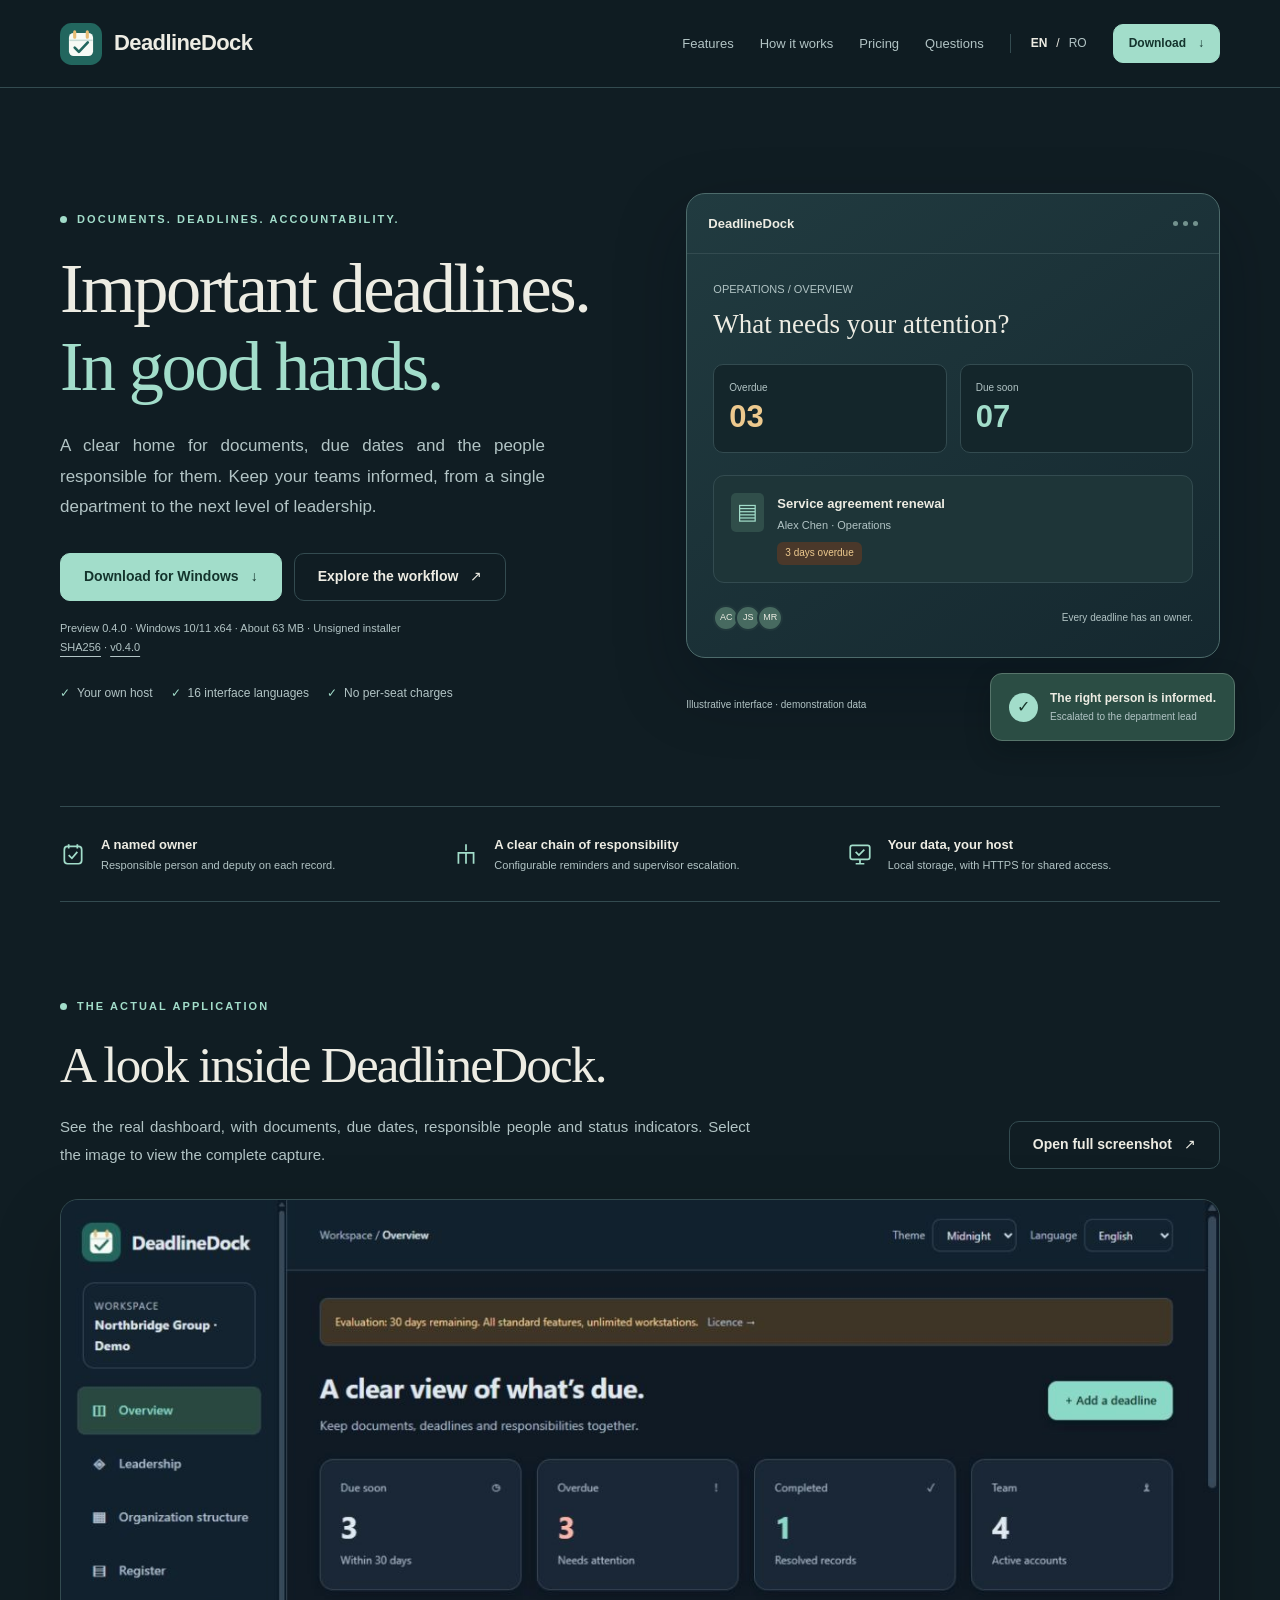
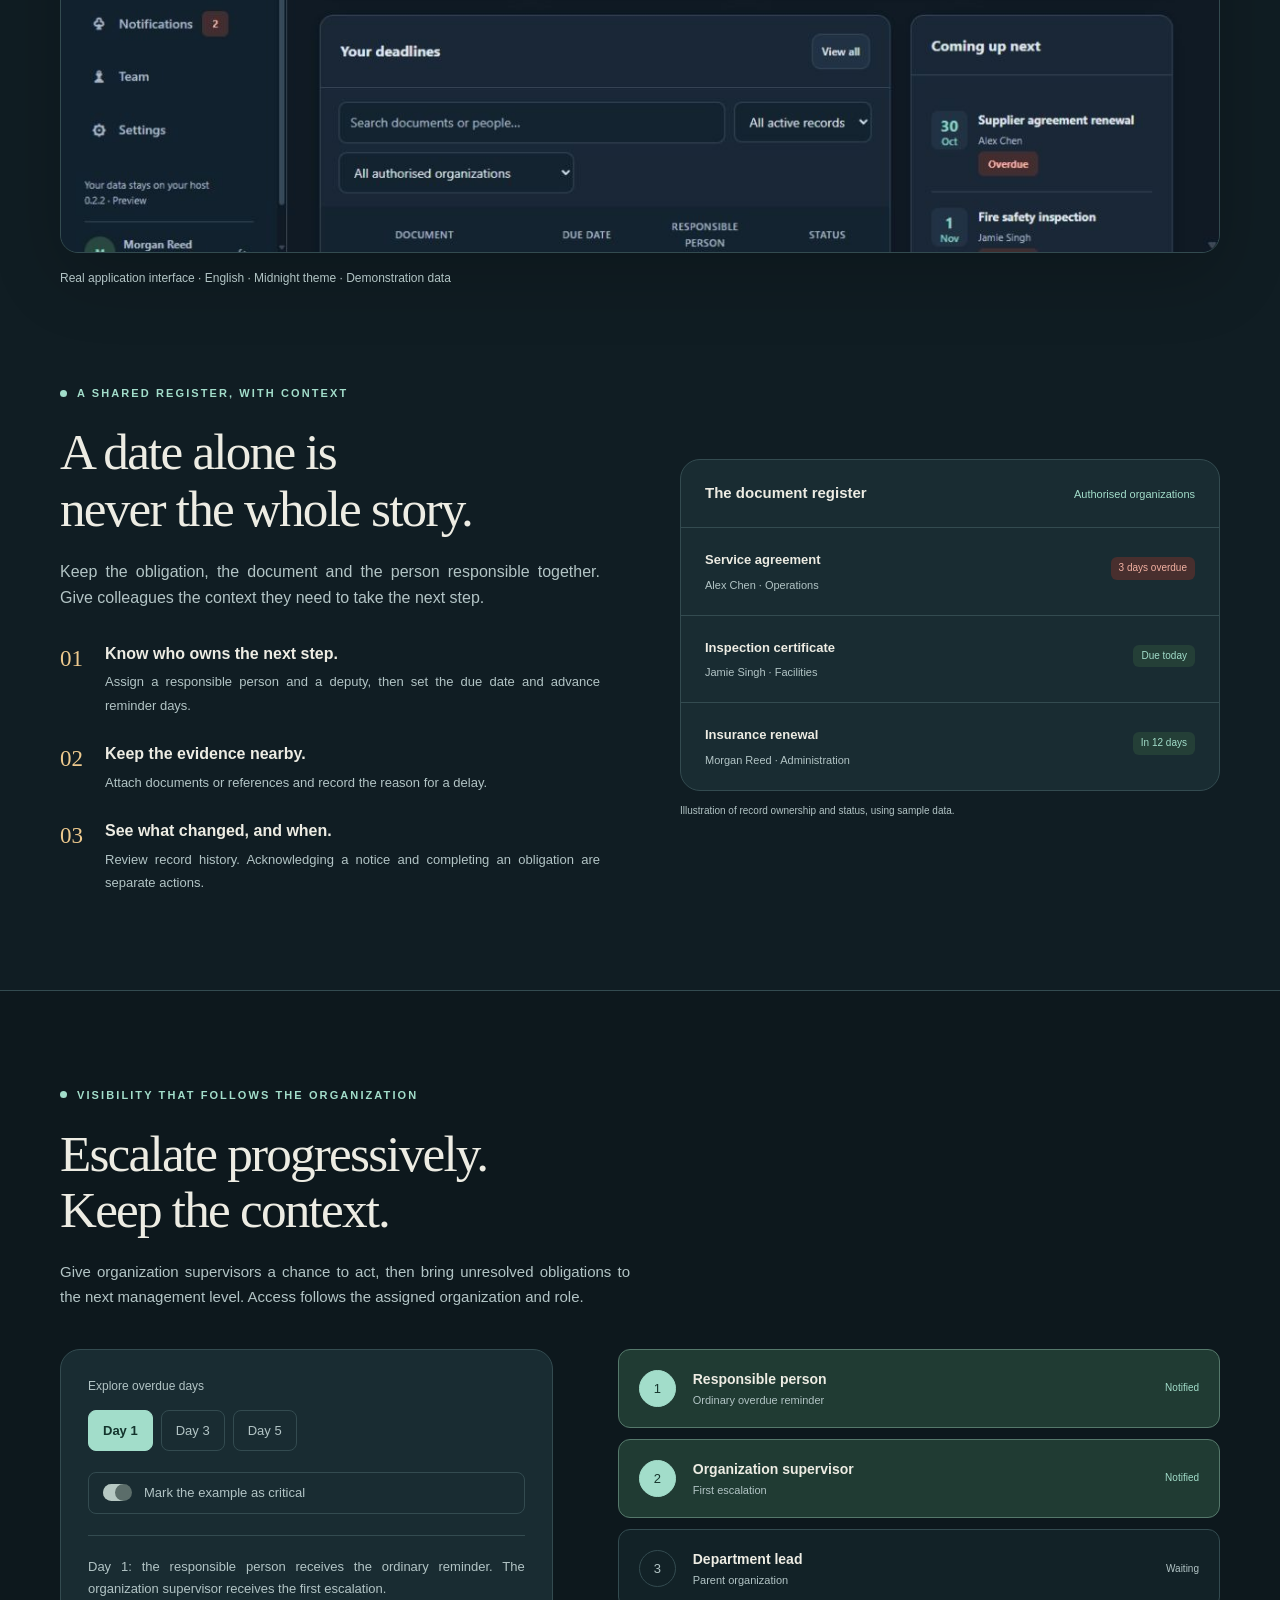
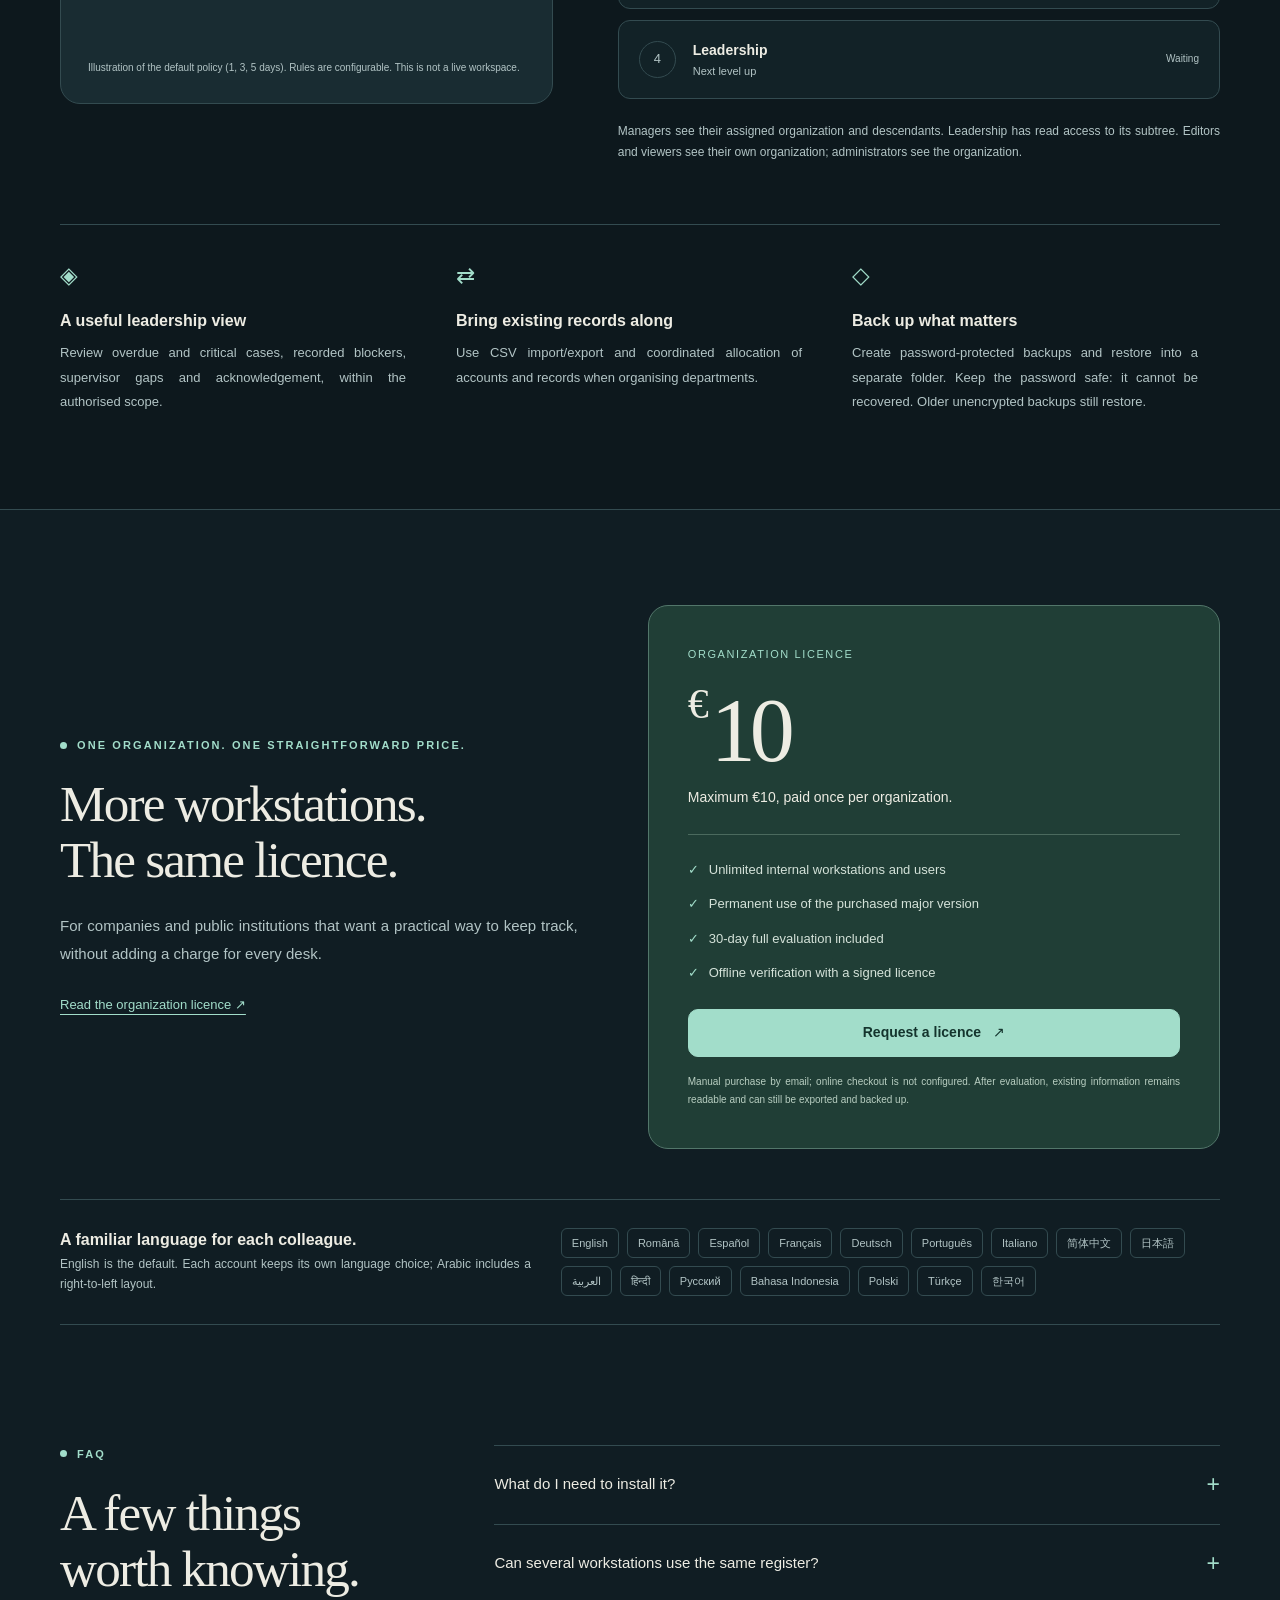
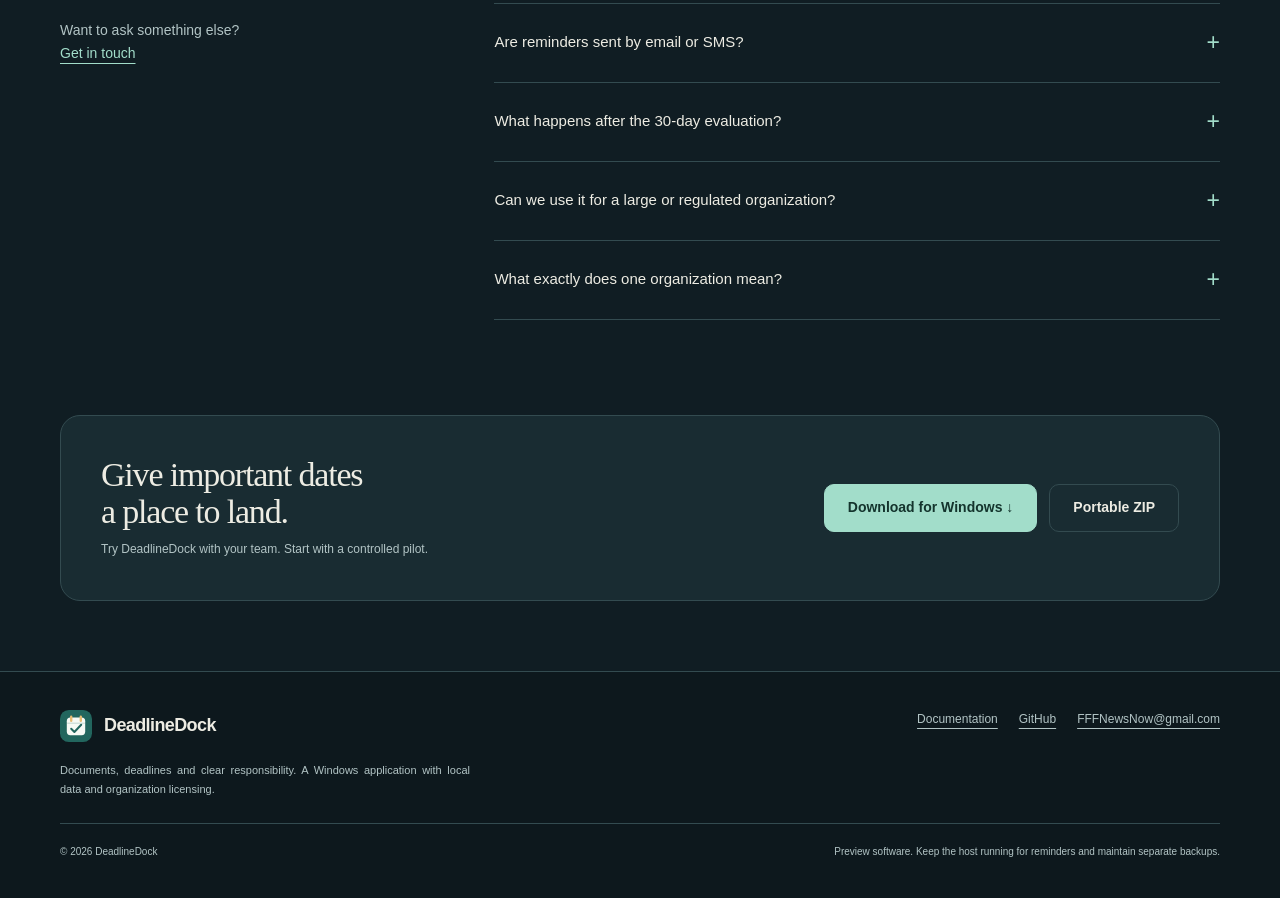
==== commit edb6bd28: "Publish DeadlineDock 0.4.0 downloads and documentation" ====
--- a/index.html
+++ b/index.html
@@ -4,13 +4,13 @@
 <link rel="canonical" href="https://grimegod.github.io/DeadlineDock/"><link rel="alternate" hreflang="en" href="https://grimegod.github.io/DeadlineDock/"><link rel="alternate" hreflang="ro" href="https://grimegod.github.io/DeadlineDock/ro.html"><link rel="alternate" hreflang="x-default" href="https://grimegod.github.io/DeadlineDock/">
 <meta property="og:type" content="website"><meta property="og:site_name" content="DeadlineDock"><meta property="og:title" content="DeadlineDock — Windows deadline and document tracker"><meta property="og:description" content="Track documents, deadlines and responsibilities on Windows. Department hierarchy, escalation and leadership dashboards. Up to €10 per organization."><meta property="og:url" content="https://grimegod.github.io/DeadlineDock/"><meta property="og:image" content="https://grimegod.github.io/DeadlineDock/screenshot.jpg"><meta property="og:image:alt" content="DeadlineDock Midnight — demonstration data"><meta property="og:locale" content="en_GB"><meta name="twitter:card" content="summary_large_image">
 <link rel="icon" href="logo.svg" type="image/svg+xml"><link rel="stylesheet" href="site.css"><script src="site.js" defer></script><script type="application/ld+json">{"@context": "https://schema.org", "@graph": [{"@type": "WebSite", "@id": "https://grimegod.github.io/DeadlineDock/#website", "name": "DeadlineDock", "url": "https://grimegod.github.io/DeadlineDock/"}, {"@type": "WebPage", "@id": "https://grimegod.github.io/DeadlineDock/#webpage", "url": "https://grimegod.github.io/DeadlineDock/", "name": "DeadlineDock — Windows deadline and document tracker", "description": "Track documents, deadlines and responsibilities on Windows. Department hierarchy, escalation and leadership dashboards. Up to €10 per organization.", "inLanguage": "en", "isPartOf": {"@id": "https://grimegod.github.io/DeadlineDock/#website"}, "about": {"@type": "Thing", "name": "DeadlineDock", "description": "Track documents, deadlines and responsibilities on Windows. Department hierarchy, escalation and leadership dashboards. Up to €10 per organization."}}]}</script></head>
-<body><a class="skip" href="#main">Skip to content</a><header class="site-header"><div class="container header-row"><a class="brand" href="./" aria-label="DeadlineDock"><img src="logo.svg" width="42" height="42" alt="">DeadlineDock</a><nav class="nav-links" aria-label="Main navigation"><a href="#features">Features</a><a href="#workflow">How it works</a><a href="#pricing">Pricing</a><a href="#faq">Questions</a></nav><div class="language" aria-label="Website language"><a href="./" lang="en" hreflang="en" aria-current="page">EN</a><span aria-hidden="true">/</span><a href="ro.html" lang="ro" hreflang="ro" >RO</a></div><a class="button small header-download" href="https://github.com/Grimegod/DeadlineDock/releases/download/v0.3.0/DeadlineDock-0.3.0-Setup-x64.exe">Download <span aria-hidden="true">↓</span></a></div></header>
-<main id="main"><section class="container hero"><div class="hero-copy"><div class="eyebrow">Documents. Deadlines. Accountability.</div><h1><span class="visually-hidden">DeadlineDock — </span>Important deadlines.<br><em>In good hands.</em></h1><p>A clear home for documents, due dates and the people responsible for them. Keep your teams informed, from a single department to the next level of leadership.</p><div class="actions"><a class="button" href="https://github.com/Grimegod/DeadlineDock/releases/download/v0.3.0/DeadlineDock-0.3.0-Setup-x64.exe">Download for Windows <span aria-hidden="true">↓</span></a><a class="button secondary" href="#workflow">Explore the workflow <span aria-hidden="true">↗</span></a></div><p class="release-note">Preview 0.3.0 · Windows 10/11 x64 · About 63 MB · Unsigned installer<br><a href="https://github.com/Grimegod/DeadlineDock/releases/download/v0.3.0/SHA256SUMS.txt">SHA256</a> · <a href="https://github.com/Grimegod/DeadlineDock/releases/tag/v0.3.0">v0.3.0</a></p><div class="hero-proof"><span>Your own host</span><span>11 interface languages</span><span>No per-seat charges</span></div></div><div class="product-scene" aria-label="Illustrative interface · demonstration data"><div class="scene-shell"><div class="scene-top"><strong>DeadlineDock</strong><div class="scene-dots" aria-hidden="true"><i></i><i></i><i></i></div></div><div class="scene-inner"><div class="scene-greeting">OPERATIONS / OVERVIEW</div><h3>What needs your attention?</h3><div class="mini-stats"><div class="mini-stat"><span>Overdue</span><strong>03</strong></div><div class="mini-stat"><span>Due soon</span><strong>07</strong></div></div><div class="scene-record"><div class="file-icon" aria-hidden="true">▤</div><div><strong>Service agreement renewal</strong><p>Alex Chen · Operations</p><span class="badge">3 days overdue</span></div></div><div class="scene-bottom"><div class="avatars" aria-hidden="true"><span>AC</span><span>JS</span><span>MR</span></div><span>Every deadline has an owner.</span></div></div></div><div class="floating-note"><span class="check" aria-hidden="true">✓</span><div><strong>The right person is informed.</strong><p>Escalated to the department lead</p></div></div><p class="illustration-label">Illustrative interface · demonstration data</p></div></section>
+<body><a class="skip" href="#main">Skip to content</a><header class="site-header"><div class="container header-row"><a class="brand" href="./" aria-label="DeadlineDock"><img src="logo.svg" width="42" height="42" alt="">DeadlineDock</a><nav class="nav-links" aria-label="Main navigation"><a href="#features">Features</a><a href="#workflow">How it works</a><a href="#pricing">Pricing</a><a href="#faq">Questions</a></nav><div class="language" aria-label="Website language"><a href="./" lang="en" hreflang="en" aria-current="page">EN</a><span aria-hidden="true">/</span><a href="ro.html" lang="ro" hreflang="ro" >RO</a></div><a class="button small header-download" href="https://github.com/Grimegod/DeadlineDock/releases/download/v0.4.0/DeadlineDock-0.4.0-Setup-x64.exe">Download <span aria-hidden="true">↓</span></a></div></header>
+<main id="main"><section class="container hero"><div class="hero-copy"><div class="eyebrow">Documents. Deadlines. Accountability.</div><h1><span class="visually-hidden">DeadlineDock — </span>Important deadlines.<br><em>In good hands.</em></h1><p>A clear home for documents, due dates and the people responsible for them. Keep your teams informed, from a single department to the next level of leadership.</p><div class="actions"><a class="button" href="https://github.com/Grimegod/DeadlineDock/releases/download/v0.4.0/DeadlineDock-0.4.0-Setup-x64.exe">Download for Windows <span aria-hidden="true">↓</span></a><a class="button secondary" href="#workflow">Explore the workflow <span aria-hidden="true">↗</span></a></div><p class="release-note">Preview 0.4.0 · Windows 10/11 x64 · About 63 MB · Unsigned installer<br><a href="https://github.com/Grimegod/DeadlineDock/releases/download/v0.4.0/SHA256SUMS.txt">SHA256</a> · <a href="https://github.com/Grimegod/DeadlineDock/releases/tag/v0.4.0">v0.4.0</a></p><div class="hero-proof"><span>Your own host</span><span>16 interface languages</span><span>No per-seat charges</span></div></div><div class="product-scene" aria-label="Illustrative interface · demonstration data"><div class="scene-shell"><div class="scene-top"><strong>DeadlineDock</strong><div class="scene-dots" aria-hidden="true"><i></i><i></i><i></i></div></div><div class="scene-inner"><div class="scene-greeting">OPERATIONS / OVERVIEW</div><h3>What needs your attention?</h3><div class="mini-stats"><div class="mini-stat"><span>Overdue</span><strong>03</strong></div><div class="mini-stat"><span>Due soon</span><strong>07</strong></div></div><div class="scene-record"><div class="file-icon" aria-hidden="true">▤</div><div><strong>Service agreement renewal</strong><p>Alex Chen · Operations</p><span class="badge">3 days overdue</span></div></div><div class="scene-bottom"><div class="avatars" aria-hidden="true"><span>AC</span><span>JS</span><span>MR</span></div><span>Every deadline has an owner.</span></div></div></div><div class="floating-note"><span class="check" aria-hidden="true">✓</span><div><strong>The right person is informed.</strong><p>Escalated to the department lead</p></div></div><p class="illustration-label">Illustrative interface · demonstration data</p></div></section>
 <div class="container facts-strip"><div class="fact"><svg viewBox="0 0 24 24" fill="none" stroke-width="1.6" aria-hidden="true"><rect x="4" y="5" width="16" height="16" rx="3"/><path d="M8 3v4m8-4v4M8 13l3 3 5-6"/></svg><div><strong>A named owner</strong><p>Responsible person and deputy on each record.</p></div></div><div class="fact"><svg viewBox="0 0 24 24" fill="none" stroke-width="1.6" aria-hidden="true"><path d="M12 3v6m-7 7v-5h14v5M5 16v5m14-5v5M12 11v10"/></svg><div><strong>A clear chain of responsibility</strong><p>Configurable reminders and supervisor escalation.</p></div></div><div class="fact"><svg viewBox="0 0 24 24" fill="none" stroke-width="1.6" aria-hidden="true"><rect x="3" y="4" width="18" height="13" rx="2"/><path d="M8 21h8m-4-4v4M8 10l3 3 5-5"/></svg><div><strong>Your data, your host</strong><p>Local storage, with HTTPS for shared access.</p></div></div></div>
 <section class="container section interface-section" id="interface" aria-labelledby="interface-title"><div class="interface-heading"><div><div class="eyebrow">The actual application</div><h2 id="interface-title">A look inside DeadlineDock.</h2><p>See the real dashboard, with documents, due dates, responsible people and status indicators. Select the image to view the complete capture.</p></div><a class="button secondary" href="screenshot.jpg?rev=3a997ee85584" target="_blank" rel="noopener" aria-label="Open the complete application screenshot in a new tab">Open full screenshot <span aria-hidden="true">↗</span></a></div><figure class="interface-figure"><a class="interface-preview" href="screenshot.jpg?rev=3a997ee85584" target="_blank" rel="noopener" aria-label="Open the complete application screenshot in a new tab"><img src="screenshot.jpg?rev=3a997ee85584" width="1265" height="712" alt="Actual DeadlineDock overview with deadline statistics, document register, responsible people and upcoming dates, in the Midnight theme." loading="lazy" decoding="async"></a><figcaption>Real application interface · English · Midnight theme · Demonstration data</figcaption></figure></section>
 <section class="container section split" id="features"><div><div class="eyebrow">A shared register, with context</div><h2>A date alone is<br>never the whole story.</h2><p style="margin-top:22px">Keep the obligation, the document and the person responsible together. Give colleagues the context they need to take the next step.</p><div class="feature-list"><div class="feature-row"><span class="number">01</span><div><h3>Know who owns the next step.</h3><p>Assign a responsible person and a deputy, then set the due date and advance reminder days.</p></div></div><div class="feature-row"><span class="number">02</span><div><h3>Keep the evidence nearby.</h3><p>Attach documents or references and record the reason for a delay.</p></div></div><div class="feature-row"><span class="number">03</span><div><h3>See what changed, and when.</h3><p>Review record history. Acknowledging a notice and completing an obligation are separate actions.</p></div></div></div></div><div><div class="register-card"><div class="register-title"><strong>The document register</strong><span>Authorised organizations</span></div><div class="register-item"><div><strong>Service agreement</strong><p>Alex Chen · Operations</p></div><div class="register-date"><span class="badge late">3 days overdue</span></div></div><div class="register-item"><div><strong>Inspection certificate</strong><p>Jamie Singh · Facilities</p></div><div class="register-date"><span class="badge ">Due today</span></div></div><div class="register-item"><div><strong>Insurance renewal</strong><p>Morgan Reed · Administration</p></div><div class="register-date"><span class="badge ">In 12 days</span></div></div></div><span class="inset-label">Illustration of record ownership and status, using sample data.</span></div></section>
 <section class="escalation-section section" id="workflow"><div class="container"><div class="section-head"><div class="eyebrow">Visibility that follows the organization</div><h2>Escalate progressively.<br>Keep the context.</h2><p>Give organization supervisors a chance to act, then bring unresolved obligations to the next management level. Access follows the assigned organization and role.</p></div><div class="escalation-layout" data-escalation-demo><div class="demo-control"><span class="demo-label">Explore overdue days</span><div class="days"><button type="button" data-day="1" aria-pressed="true">Day 1</button><button type="button" data-day="3" aria-pressed="false">Day 3</button><button type="button" data-day="5" aria-pressed="false">Day 5</button></div><button type="button" class="priority-switch" data-critical aria-pressed="false">Mark the example as critical</button><p class="demo-explanation" data-explanation aria-live="polite">Day 1: the organization supervisor receives the first escalation.</p><p class="demo-note">Illustration of the default policy (1, 3, 5 days). Rules are configurable. This is not a live workspace.</p></div><div><div class="chain"><div class="chain-row notified" data-threshold="0"><span class="chain-icon" aria-hidden="true">1</span><div><strong>Responsible person</strong><p>Ordinary overdue reminder</p></div><span class="chain-state" data-state>Notified</span></div><div class="chain-row notified" data-threshold="1"><span class="chain-icon" aria-hidden="true">2</span><div><strong>Organization supervisor</strong><p>First escalation</p></div><span class="chain-state" data-state>Notified</span></div><div class="chain-row " data-threshold="3"><span class="chain-icon" aria-hidden="true">3</span><div><strong>Department lead</strong><p>Parent organization</p></div><span class="chain-state" data-state>Waiting</span></div><div class="chain-row " data-threshold="5"><span class="chain-icon" aria-hidden="true">4</span><div><strong>Leadership</strong><p>Next level up</p></div><span class="chain-state" data-state>Waiting</span></div></div><p class="scope-caption">Managers see their assigned organization and descendants. Leadership has read access to its subtree. Editors and viewers see their own organization; administrators see the organization.</p></div></div><div class="tools-grid"><div class="tool"><span class="tool-icon" aria-hidden="true">◈</span><h3>A useful leadership view</h3><p>Review overdue and critical cases, recorded blockers, supervisor gaps and acknowledgement, within the authorised scope.</p></div><div class="tool"><span class="tool-icon" aria-hidden="true">⇄</span><h3>Bring existing records along</h3><p>Use CSV import/export and coordinated allocation of accounts and records when organising departments.</p></div><div class="tool"><span class="tool-icon" aria-hidden="true">◇</span><h3>Back up what matters</h3><p>Create password-protected backups and restore into a separate folder. Keep the password safe: it cannot be recovered. Older unencrypted backups still restore.</p></div></div></div></section>
-<section class="container section"><div class="pricing-layout" id="pricing"><div class="pricing-copy"><div class="eyebrow">One organization. One straightforward price.</div><h2>More workstations.<br>The same licence.</h2><p>For companies and public institutions that want a practical way to keep track, without adding a charge for every desk.</p><a class="quiet-link" href="https://github.com/Grimegod/DeadlineDock/blob/main/LICENSE.txt">Read the organization licence ↗</a></div><div class="price-card"><div class="price-label">Organization licence</div><div class="price-value"><span>€</span>10</div><p class="price-scope">Maximum €10, paid once per organization.</p><ul class="price-list"><li>Unlimited internal workstations and users</li><li>Permanent use of the purchased major version</li><li>30-day full evaluation included</li><li>Offline verification with a signed licence</li></ul><a class="button" href="mailto:FFFNewsNow@gmail.com?subject=DeadlineDock%20organization%20licence">Request a licence <span aria-hidden="true">↗</span></a><p class="price-fine">Manual purchase by email; online checkout is not configured. After evaluation, existing information remains readable and can still be exported and backed up.</p></div></div><div class="languages-box"><div><h3>A familiar language for each colleague.</h3><p>English is the default. Each account keeps its own language choice; Arabic includes a right-to-left layout.</p></div><div class="language-tags"><span>English</span><span>Română</span><span>Español</span><span>Français</span><span>Deutsch</span><span>Português</span><span>Italiano</span><span>简体中文</span><span>日本語</span><span>العربية</span><span>हिन्दी</span></div></div></section>
+<section class="container section"><div class="pricing-layout" id="pricing"><div class="pricing-copy"><div class="eyebrow">One organization. One straightforward price.</div><h2>More workstations.<br>The same licence.</h2><p>For companies and public institutions that want a practical way to keep track, without adding a charge for every desk.</p><a class="quiet-link" href="https://github.com/Grimegod/DeadlineDock/blob/main/LICENSE.txt">Read the organization licence ↗</a></div><div class="price-card"><div class="price-label">Organization licence</div><div class="price-value"><span>€</span>10</div><p class="price-scope">Maximum €10, paid once per organization.</p><ul class="price-list"><li>Unlimited internal workstations and users</li><li>Permanent use of the purchased major version</li><li>30-day full evaluation included</li><li>Offline verification with a signed licence</li></ul><a class="button" href="mailto:FFFNewsNow@gmail.com?subject=DeadlineDock%20organization%20licence">Request a licence <span aria-hidden="true">↗</span></a><p class="price-fine">Manual purchase by email; online checkout is not configured. After evaluation, existing information remains readable and can still be exported and backed up.</p></div></div><div class="languages-box"><div><h3>A familiar language for each colleague.</h3><p>English is the default. Each account keeps its own language choice; Arabic includes a right-to-left layout.</p></div><div class="language-tags"><span>English</span><span>Română</span><span>Español</span><span>Français</span><span>Deutsch</span><span>Português</span><span>Italiano</span><span>简体中文</span><span>日本語</span><span>العربية</span><span>हिन्दी</span><span>Русский</span><span>Bahasa Indonesia</span><span>Polski</span><span>Türkçe</span><span>한국어</span></div></div></section>
 <section class="container section faq-section" id="faq"><div class="faq-layout"><div class="faq-copy"><div class="eyebrow">FAQ</div><h2>A few things<br>worth knowing.</h2><p>Want to ask something else?<br><a href="mailto:FFFNewsNow@gmail.com">Get in touch</a></p></div><div><details><summary>What do I need to install it?</summary><p>Windows 10 or 11, x64. The package includes its runtime, so there is no separate .NET installation. Start the Windows host and use its browser interface.</p></details><details><summary>Can several workstations use the same register?</summary><p>Yes, through one central Windows host and configured HTTPS. Clients use a browser. Separate default installations do not synchronise automatically; the host must remain running for reminders.</p></details><details><summary>Are reminders sent by email or SMS?</summary><p>This preview provides in-app notices and Windows host notifications. It does not send email or SMS. The host checks reminders every minute while it is running.</p></details><details><summary>What happens after the 30-day evaluation?</summary><p>Reading existing information, CSV export and backup remain available. A signed organization licence enables continued changes. Request the licence by email; the price is at most €10 for the organization.</p></details><details><summary>Can we use it for a large or regulated organization?</summary><p>Start with a controlled pilot. This unsigned preview has role/organization access controls, but no SSO, two-factor authentication, document-classification controls or regulatory accreditation. Validate security, capacity and your own procedures before a larger deployment.</p></details><details><summary>What exactly does one organization mean?</summary><p>One named legal entity, including its departments and branches. Separate incorporated companies, subsidiaries or agencies require their own licence. See the full terms for the purchased major version.</p></details></div></div></section>
-<section class="container download-band" id="download"><div><h2>Give important dates<br>a place to land.</h2><p>Try DeadlineDock with your team. Start with a controlled pilot.</p></div><div class="actions"><a class="button" href="https://github.com/Grimegod/DeadlineDock/releases/download/v0.3.0/DeadlineDock-0.3.0-Setup-x64.exe">Download for Windows ↓</a><a class="button secondary" href="https://github.com/Grimegod/DeadlineDock/releases/download/v0.3.0/DeadlineDock-0.3.0-win-x64.zip">Portable ZIP</a></div></section></main>
+<section class="container download-band" id="download"><div><h2>Give important dates<br>a place to land.</h2><p>Try DeadlineDock with your team. Start with a controlled pilot.</p></div><div class="actions"><a class="button" href="https://github.com/Grimegod/DeadlineDock/releases/download/v0.4.0/DeadlineDock-0.4.0-Setup-x64.exe">Download for Windows ↓</a><a class="button secondary" href="https://github.com/Grimegod/DeadlineDock/releases/download/v0.4.0/DeadlineDock-0.4.0-win-x64.zip">Portable ZIP</a></div></section></main>
 <footer class="site-footer"><div class="container"><div class="footer-grid"><div class="footer-brand"><a class="brand" href="./"><img src="logo.svg" width="32" height="32" alt="">DeadlineDock</a><p>Documents, deadlines and clear responsibility. A Windows application with local data and organization licensing.</p></div><div class="footer-links"><a href="https://github.com/Grimegod/DeadlineDock/blob/main/USER-GUIDE.md">Documentation</a><a href="https://github.com/Grimegod/DeadlineDock">GitHub</a><a href="mailto:FFFNewsNow@gmail.com">FFFNewsNow@gmail.com</a></div></div><div class="footer-bottom"><span>© 2026 DeadlineDock</span><p>Preview software. Keep the host running for reminders and maintain separate backups.</p></div></div></footer></body></html>
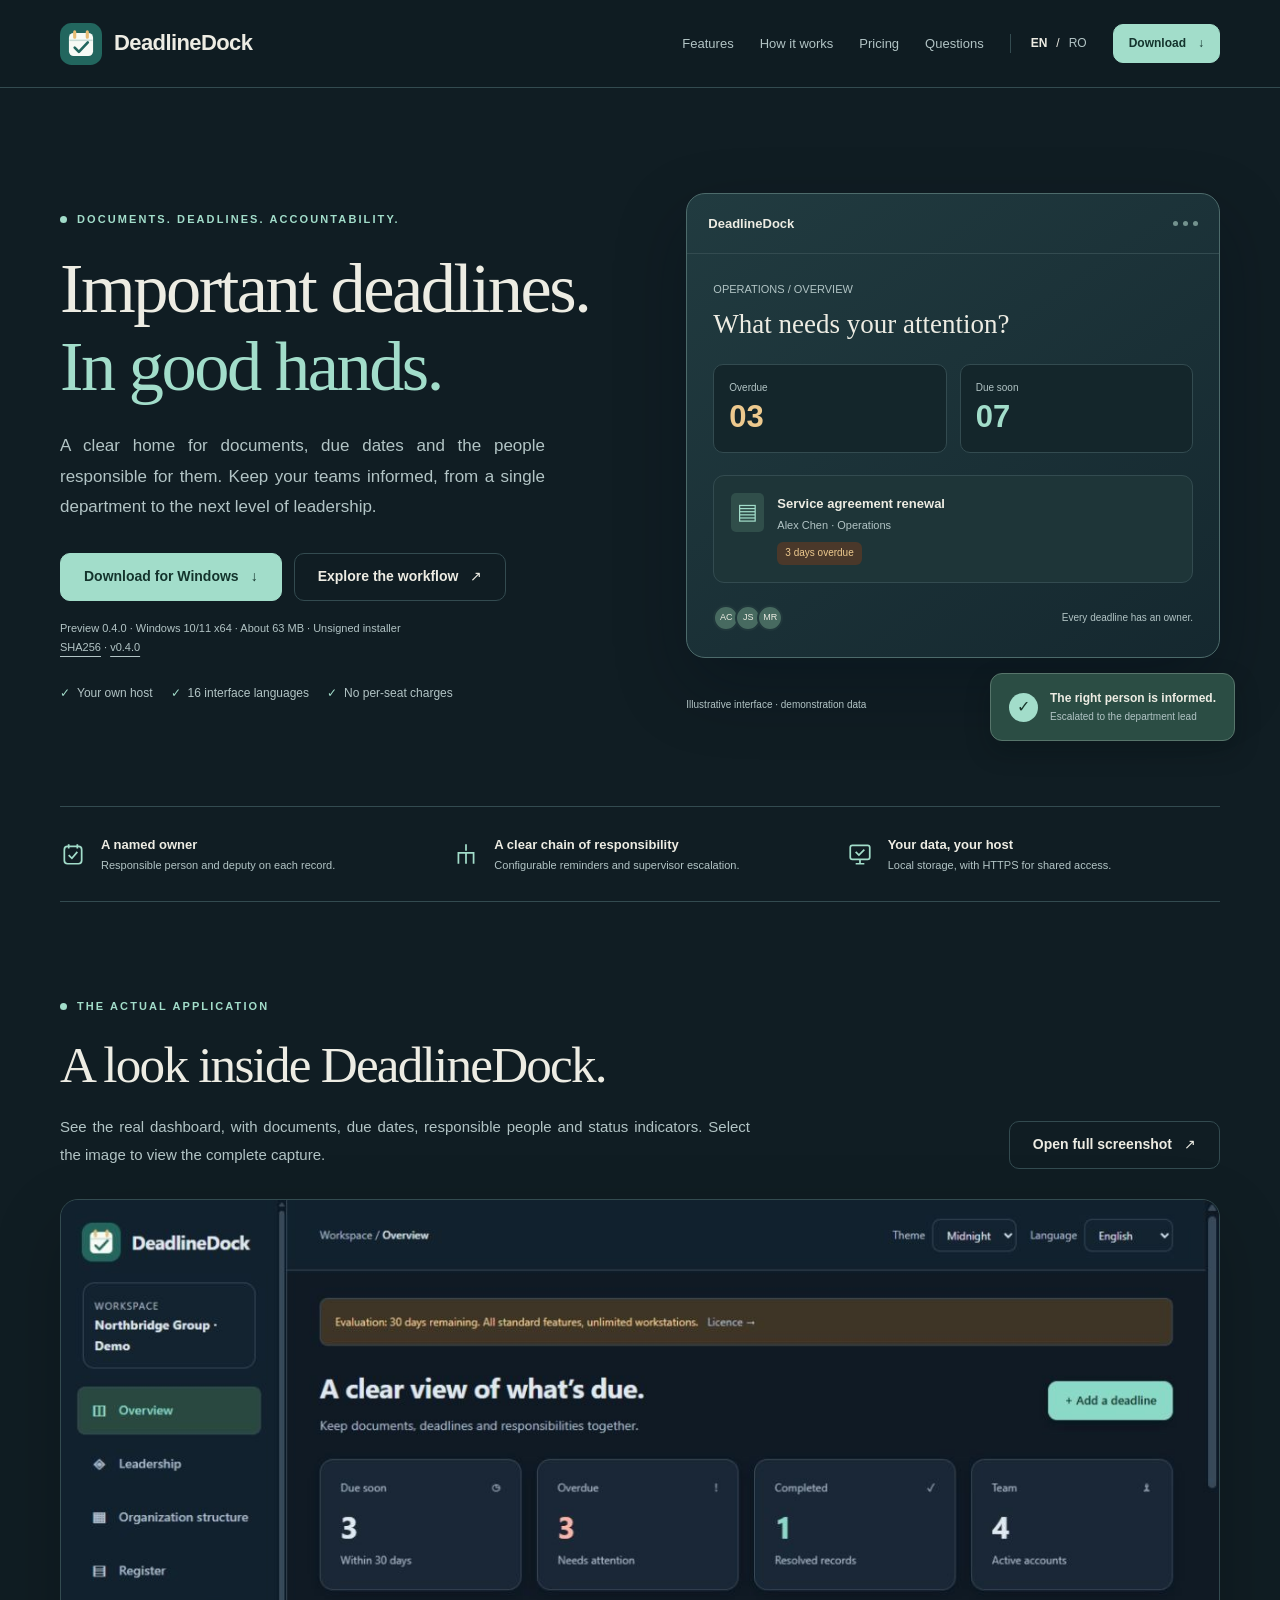
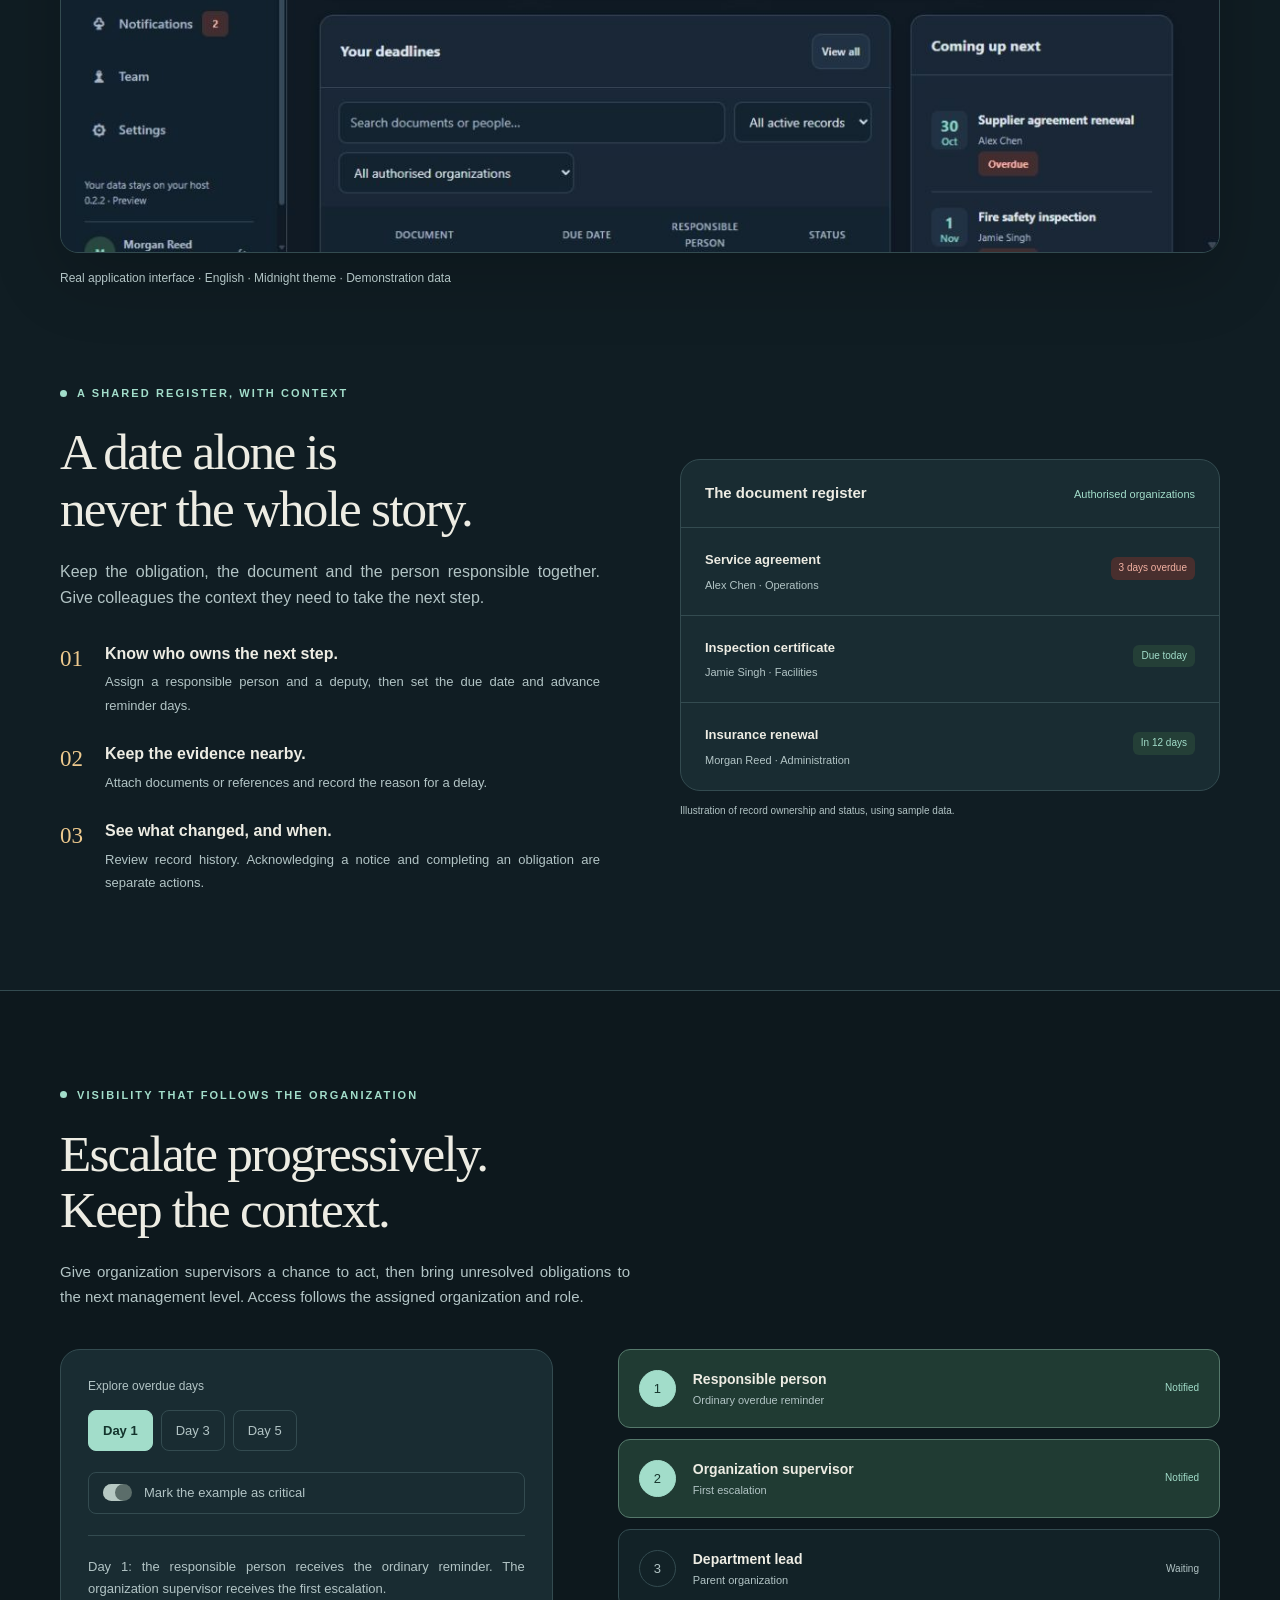
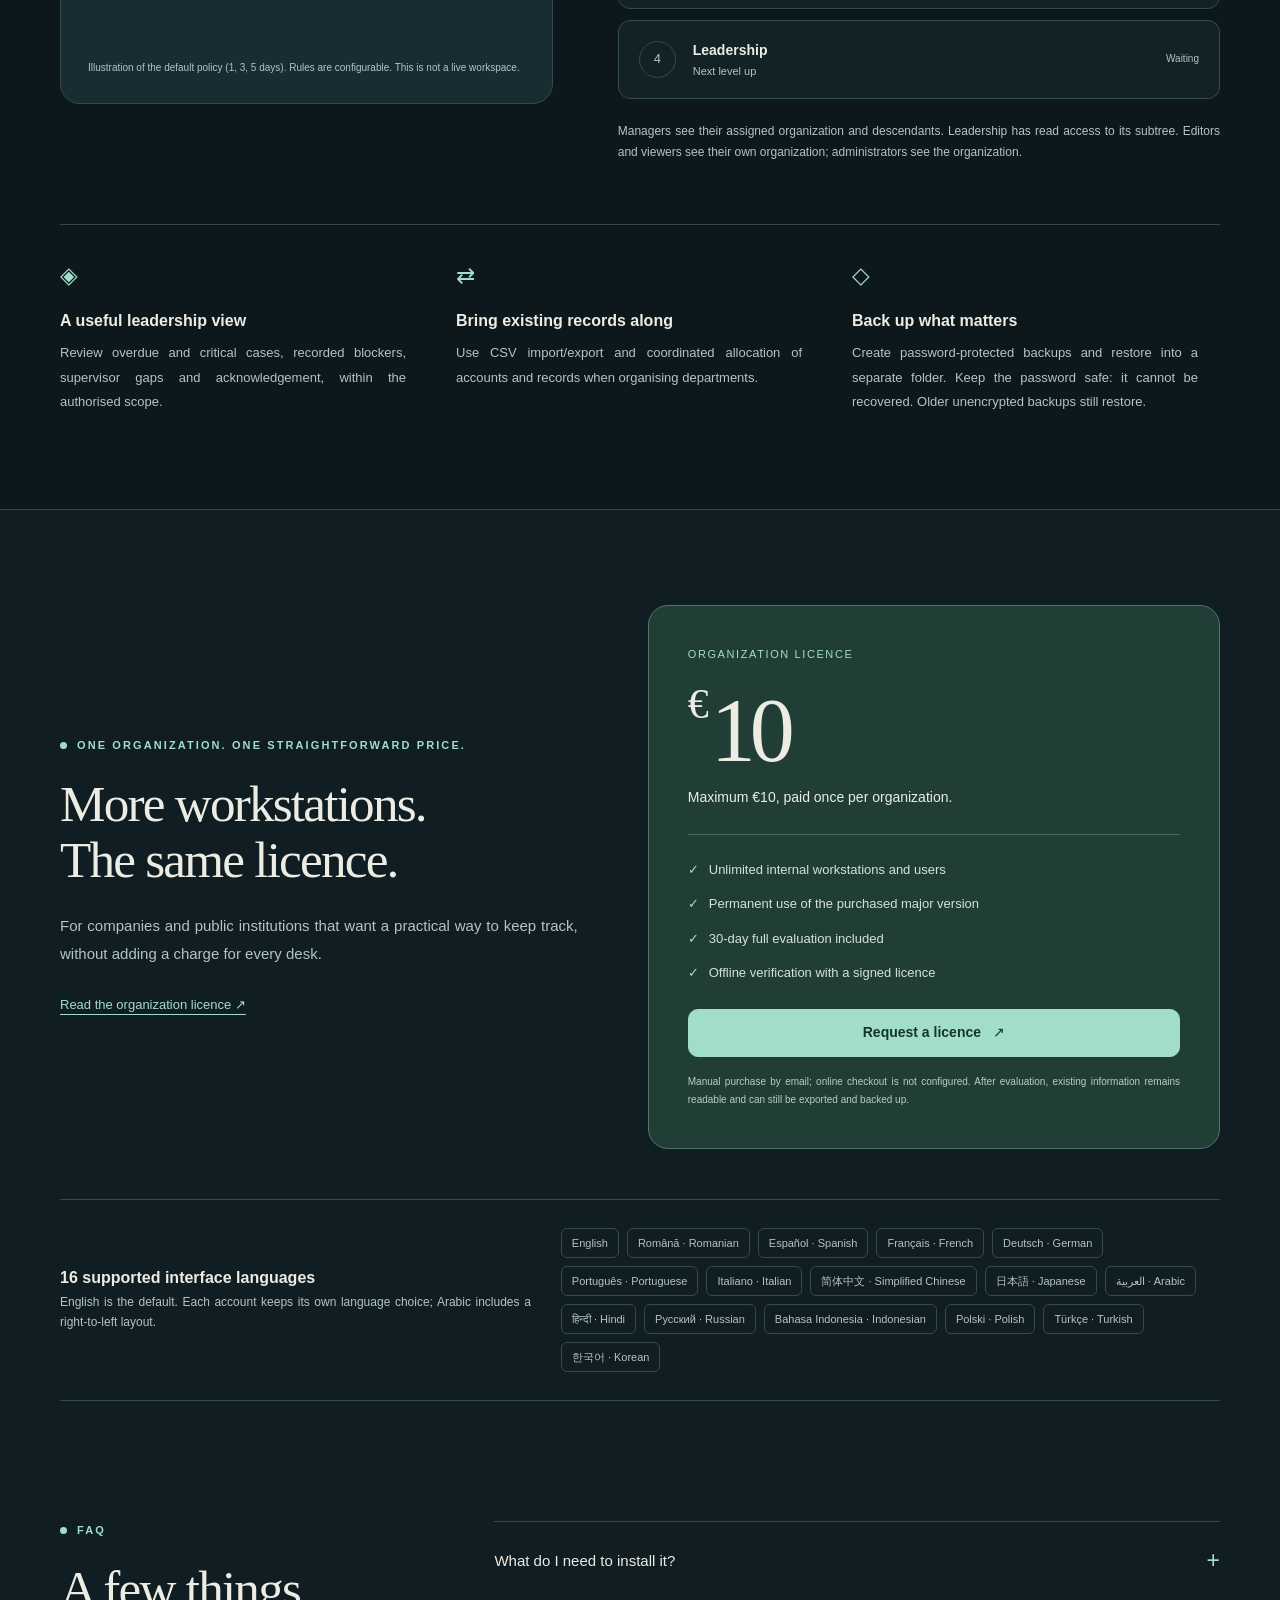
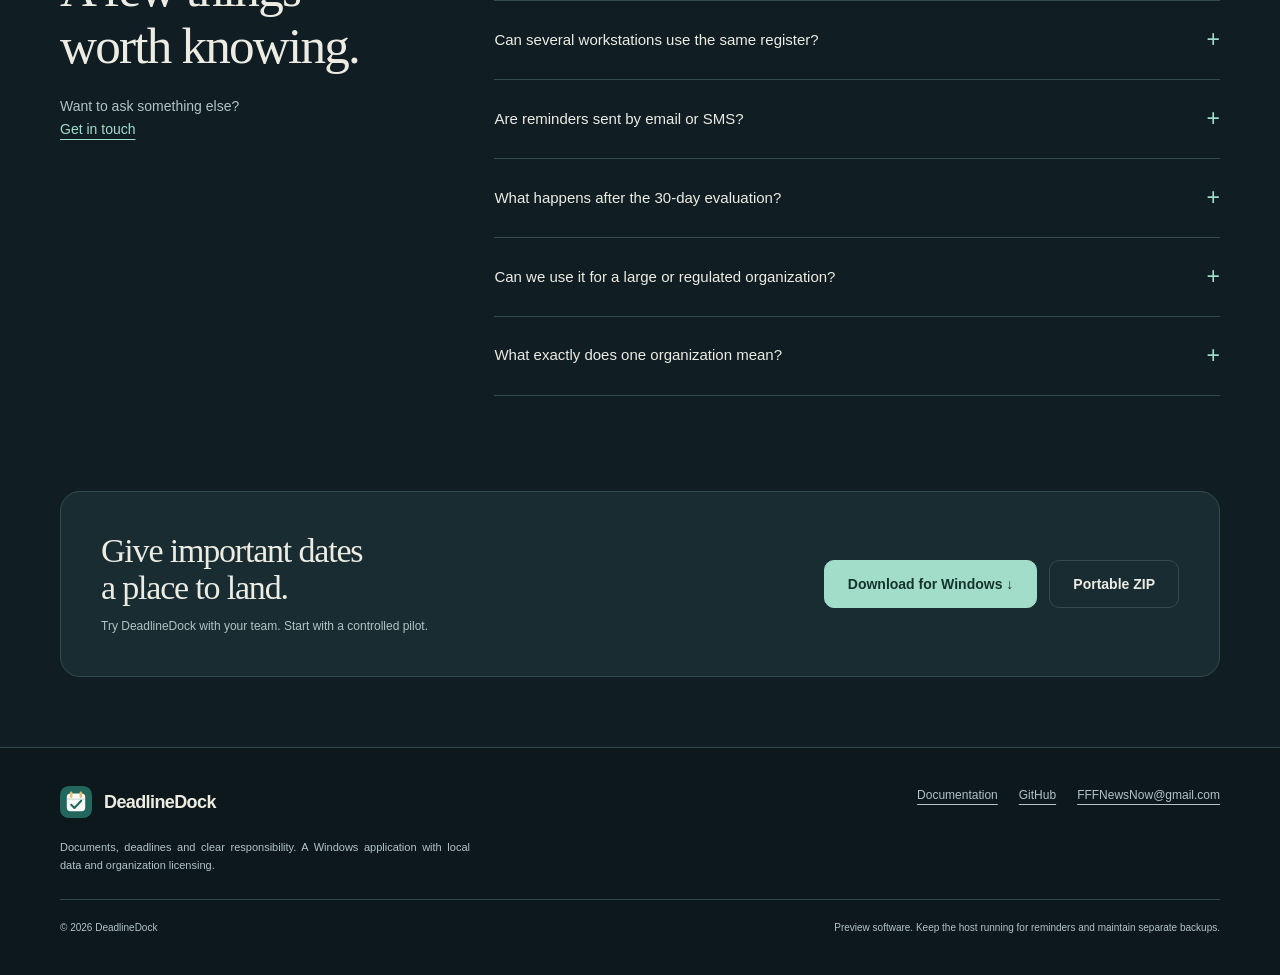
==== commit 0601b592: "Enumerate all 16 supported interface languages on the website" ====
--- a/index.html
+++ b/index.html
@@ -10,7 +10,7 @@
 <section class="container section interface-section" id="interface" aria-labelledby="interface-title"><div class="interface-heading"><div><div class="eyebrow">The actual application</div><h2 id="interface-title">A look inside DeadlineDock.</h2><p>See the real dashboard, with documents, due dates, responsible people and status indicators. Select the image to view the complete capture.</p></div><a class="button secondary" href="screenshot.jpg?rev=3a997ee85584" target="_blank" rel="noopener" aria-label="Open the complete application screenshot in a new tab">Open full screenshot <span aria-hidden="true">↗</span></a></div><figure class="interface-figure"><a class="interface-preview" href="screenshot.jpg?rev=3a997ee85584" target="_blank" rel="noopener" aria-label="Open the complete application screenshot in a new tab"><img src="screenshot.jpg?rev=3a997ee85584" width="1265" height="712" alt="Actual DeadlineDock overview with deadline statistics, document register, responsible people and upcoming dates, in the Midnight theme." loading="lazy" decoding="async"></a><figcaption>Real application interface · English · Midnight theme · Demonstration data</figcaption></figure></section>
 <section class="container section split" id="features"><div><div class="eyebrow">A shared register, with context</div><h2>A date alone is<br>never the whole story.</h2><p style="margin-top:22px">Keep the obligation, the document and the person responsible together. Give colleagues the context they need to take the next step.</p><div class="feature-list"><div class="feature-row"><span class="number">01</span><div><h3>Know who owns the next step.</h3><p>Assign a responsible person and a deputy, then set the due date and advance reminder days.</p></div></div><div class="feature-row"><span class="number">02</span><div><h3>Keep the evidence nearby.</h3><p>Attach documents or references and record the reason for a delay.</p></div></div><div class="feature-row"><span class="number">03</span><div><h3>See what changed, and when.</h3><p>Review record history. Acknowledging a notice and completing an obligation are separate actions.</p></div></div></div></div><div><div class="register-card"><div class="register-title"><strong>The document register</strong><span>Authorised organizations</span></div><div class="register-item"><div><strong>Service agreement</strong><p>Alex Chen · Operations</p></div><div class="register-date"><span class="badge late">3 days overdue</span></div></div><div class="register-item"><div><strong>Inspection certificate</strong><p>Jamie Singh · Facilities</p></div><div class="register-date"><span class="badge ">Due today</span></div></div><div class="register-item"><div><strong>Insurance renewal</strong><p>Morgan Reed · Administration</p></div><div class="register-date"><span class="badge ">In 12 days</span></div></div></div><span class="inset-label">Illustration of record ownership and status, using sample data.</span></div></section>
 <section class="escalation-section section" id="workflow"><div class="container"><div class="section-head"><div class="eyebrow">Visibility that follows the organization</div><h2>Escalate progressively.<br>Keep the context.</h2><p>Give organization supervisors a chance to act, then bring unresolved obligations to the next management level. Access follows the assigned organization and role.</p></div><div class="escalation-layout" data-escalation-demo><div class="demo-control"><span class="demo-label">Explore overdue days</span><div class="days"><button type="button" data-day="1" aria-pressed="true">Day 1</button><button type="button" data-day="3" aria-pressed="false">Day 3</button><button type="button" data-day="5" aria-pressed="false">Day 5</button></div><button type="button" class="priority-switch" data-critical aria-pressed="false">Mark the example as critical</button><p class="demo-explanation" data-explanation aria-live="polite">Day 1: the organization supervisor receives the first escalation.</p><p class="demo-note">Illustration of the default policy (1, 3, 5 days). Rules are configurable. This is not a live workspace.</p></div><div><div class="chain"><div class="chain-row notified" data-threshold="0"><span class="chain-icon" aria-hidden="true">1</span><div><strong>Responsible person</strong><p>Ordinary overdue reminder</p></div><span class="chain-state" data-state>Notified</span></div><div class="chain-row notified" data-threshold="1"><span class="chain-icon" aria-hidden="true">2</span><div><strong>Organization supervisor</strong><p>First escalation</p></div><span class="chain-state" data-state>Notified</span></div><div class="chain-row " data-threshold="3"><span class="chain-icon" aria-hidden="true">3</span><div><strong>Department lead</strong><p>Parent organization</p></div><span class="chain-state" data-state>Waiting</span></div><div class="chain-row " data-threshold="5"><span class="chain-icon" aria-hidden="true">4</span><div><strong>Leadership</strong><p>Next level up</p></div><span class="chain-state" data-state>Waiting</span></div></div><p class="scope-caption">Managers see their assigned organization and descendants. Leadership has read access to its subtree. Editors and viewers see their own organization; administrators see the organization.</p></div></div><div class="tools-grid"><div class="tool"><span class="tool-icon" aria-hidden="true">◈</span><h3>A useful leadership view</h3><p>Review overdue and critical cases, recorded blockers, supervisor gaps and acknowledgement, within the authorised scope.</p></div><div class="tool"><span class="tool-icon" aria-hidden="true">⇄</span><h3>Bring existing records along</h3><p>Use CSV import/export and coordinated allocation of accounts and records when organising departments.</p></div><div class="tool"><span class="tool-icon" aria-hidden="true">◇</span><h3>Back up what matters</h3><p>Create password-protected backups and restore into a separate folder. Keep the password safe: it cannot be recovered. Older unencrypted backups still restore.</p></div></div></div></section>
-<section class="container section"><div class="pricing-layout" id="pricing"><div class="pricing-copy"><div class="eyebrow">One organization. One straightforward price.</div><h2>More workstations.<br>The same licence.</h2><p>For companies and public institutions that want a practical way to keep track, without adding a charge for every desk.</p><a class="quiet-link" href="https://github.com/Grimegod/DeadlineDock/blob/main/LICENSE.txt">Read the organization licence ↗</a></div><div class="price-card"><div class="price-label">Organization licence</div><div class="price-value"><span>€</span>10</div><p class="price-scope">Maximum €10, paid once per organization.</p><ul class="price-list"><li>Unlimited internal workstations and users</li><li>Permanent use of the purchased major version</li><li>30-day full evaluation included</li><li>Offline verification with a signed licence</li></ul><a class="button" href="mailto:FFFNewsNow@gmail.com?subject=DeadlineDock%20organization%20licence">Request a licence <span aria-hidden="true">↗</span></a><p class="price-fine">Manual purchase by email; online checkout is not configured. After evaluation, existing information remains readable and can still be exported and backed up.</p></div></div><div class="languages-box"><div><h3>A familiar language for each colleague.</h3><p>English is the default. Each account keeps its own language choice; Arabic includes a right-to-left layout.</p></div><div class="language-tags"><span>English</span><span>Română</span><span>Español</span><span>Français</span><span>Deutsch</span><span>Português</span><span>Italiano</span><span>简体中文</span><span>日本語</span><span>العربية</span><span>हिन्दी</span><span>Русский</span><span>Bahasa Indonesia</span><span>Polski</span><span>Türkçe</span><span>한국어</span></div></div></section>
+<section class="container section"><div class="pricing-layout" id="pricing"><div class="pricing-copy"><div class="eyebrow">One organization. One straightforward price.</div><h2>More workstations.<br>The same licence.</h2><p>For companies and public institutions that want a practical way to keep track, without adding a charge for every desk.</p><a class="quiet-link" href="https://github.com/Grimegod/DeadlineDock/blob/main/LICENSE.txt">Read the organization licence ↗</a></div><div class="price-card"><div class="price-label">Organization licence</div><div class="price-value"><span>€</span>10</div><p class="price-scope">Maximum €10, paid once per organization.</p><ul class="price-list"><li>Unlimited internal workstations and users</li><li>Permanent use of the purchased major version</li><li>30-day full evaluation included</li><li>Offline verification with a signed licence</li></ul><a class="button" href="mailto:FFFNewsNow@gmail.com?subject=DeadlineDock%20organization%20licence">Request a licence <span aria-hidden="true">↗</span></a><p class="price-fine">Manual purchase by email; online checkout is not configured. After evaluation, existing information remains readable and can still be exported and backed up.</p></div></div><div class="languages-box"><div><h3>16 supported interface languages</h3><p>English is the default. Each account keeps its own language choice; Arabic includes a right-to-left layout.</p></div><div class="language-tags"><span><bdi lang="en">English</bdi></span><span><bdi lang="ro">Română</bdi> · Romanian</span><span><bdi lang="es">Español</bdi> · Spanish</span><span><bdi lang="fr">Français</bdi> · French</span><span><bdi lang="de">Deutsch</bdi> · German</span><span><bdi lang="pt">Português</bdi> · Portuguese</span><span><bdi lang="it">Italiano</bdi> · Italian</span><span><bdi lang="zh-Hans">简体中文</bdi> · Simplified Chinese</span><span><bdi lang="ja">日本語</bdi> · Japanese</span><span><bdi lang="ar">العربية</bdi> · Arabic</span><span><bdi lang="hi">हिन्दी</bdi> · Hindi</span><span><bdi lang="ru">Русский</bdi> · Russian</span><span><bdi lang="id">Bahasa Indonesia</bdi> · Indonesian</span><span><bdi lang="pl">Polski</bdi> · Polish</span><span><bdi lang="tr">Türkçe</bdi> · Turkish</span><span><bdi lang="ko">한국어</bdi> · Korean</span></div></div></section>
 <section class="container section faq-section" id="faq"><div class="faq-layout"><div class="faq-copy"><div class="eyebrow">FAQ</div><h2>A few things<br>worth knowing.</h2><p>Want to ask something else?<br><a href="mailto:FFFNewsNow@gmail.com">Get in touch</a></p></div><div><details><summary>What do I need to install it?</summary><p>Windows 10 or 11, x64. The package includes its runtime, so there is no separate .NET installation. Start the Windows host and use its browser interface.</p></details><details><summary>Can several workstations use the same register?</summary><p>Yes, through one central Windows host and configured HTTPS. Clients use a browser. Separate default installations do not synchronise automatically; the host must remain running for reminders.</p></details><details><summary>Are reminders sent by email or SMS?</summary><p>This preview provides in-app notices and Windows host notifications. It does not send email or SMS. The host checks reminders every minute while it is running.</p></details><details><summary>What happens after the 30-day evaluation?</summary><p>Reading existing information, CSV export and backup remain available. A signed organization licence enables continued changes. Request the licence by email; the price is at most €10 for the organization.</p></details><details><summary>Can we use it for a large or regulated organization?</summary><p>Start with a controlled pilot. This unsigned preview has role/organization access controls, but no SSO, two-factor authentication, document-classification controls or regulatory accreditation. Validate security, capacity and your own procedures before a larger deployment.</p></details><details><summary>What exactly does one organization mean?</summary><p>One named legal entity, including its departments and branches. Separate incorporated companies, subsidiaries or agencies require their own licence. See the full terms for the purchased major version.</p></details></div></div></section>
 <section class="container download-band" id="download"><div><h2>Give important dates<br>a place to land.</h2><p>Try DeadlineDock with your team. Start with a controlled pilot.</p></div><div class="actions"><a class="button" href="https://github.com/Grimegod/DeadlineDock/releases/download/v0.4.0/DeadlineDock-0.4.0-Setup-x64.exe">Download for Windows ↓</a><a class="button secondary" href="https://github.com/Grimegod/DeadlineDock/releases/download/v0.4.0/DeadlineDock-0.4.0-win-x64.zip">Portable ZIP</a></div></section></main>
 <footer class="site-footer"><div class="container"><div class="footer-grid"><div class="footer-brand"><a class="brand" href="./"><img src="logo.svg" width="32" height="32" alt="">DeadlineDock</a><p>Documents, deadlines and clear responsibility. A Windows application with local data and organization licensing.</p></div><div class="footer-links"><a href="https://github.com/Grimegod/DeadlineDock/blob/main/USER-GUIDE.md">Documentation</a><a href="https://github.com/Grimegod/DeadlineDock">GitHub</a><a href="mailto:FFFNewsNow@gmail.com">FFFNewsNow@gmail.com</a></div></div><div class="footer-bottom"><span>© 2026 DeadlineDock</span><p>Preview software. Keep the host running for reminders and maintain separate backups.</p></div></div></footer></body></html>
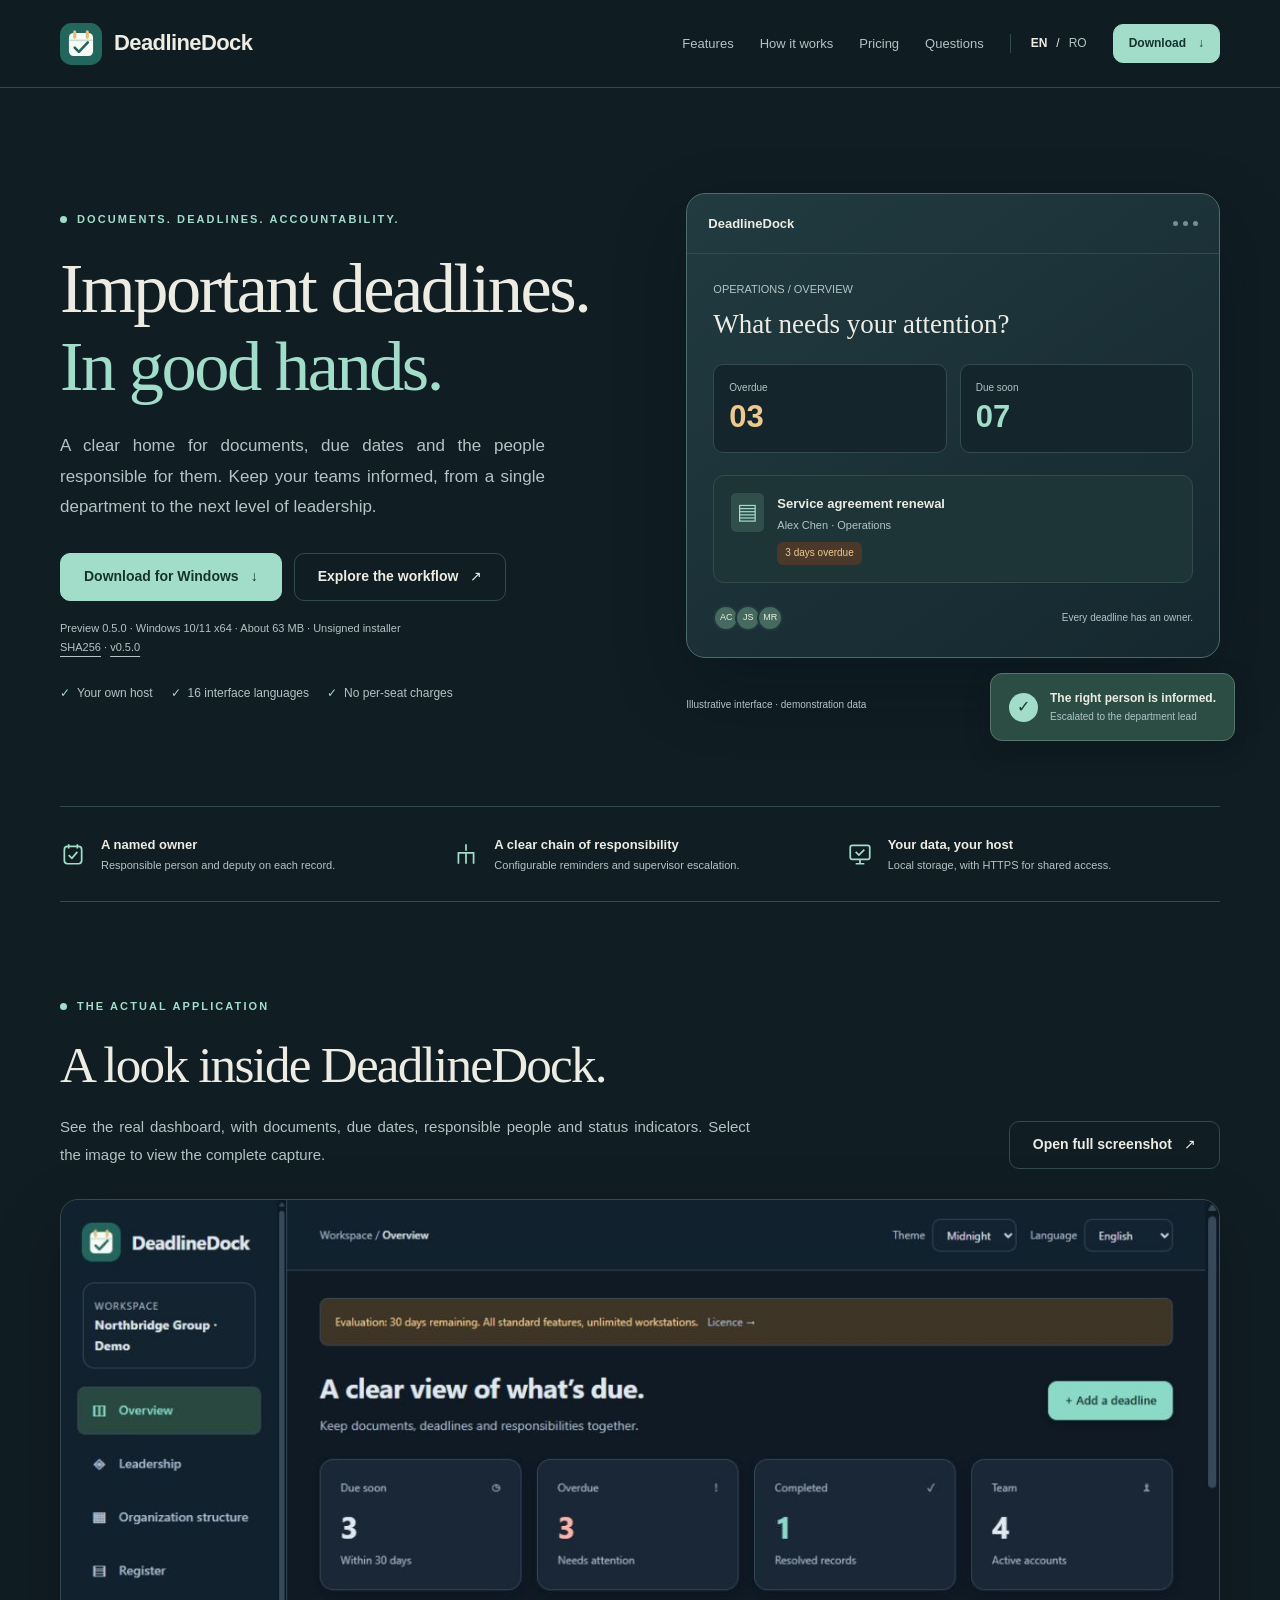
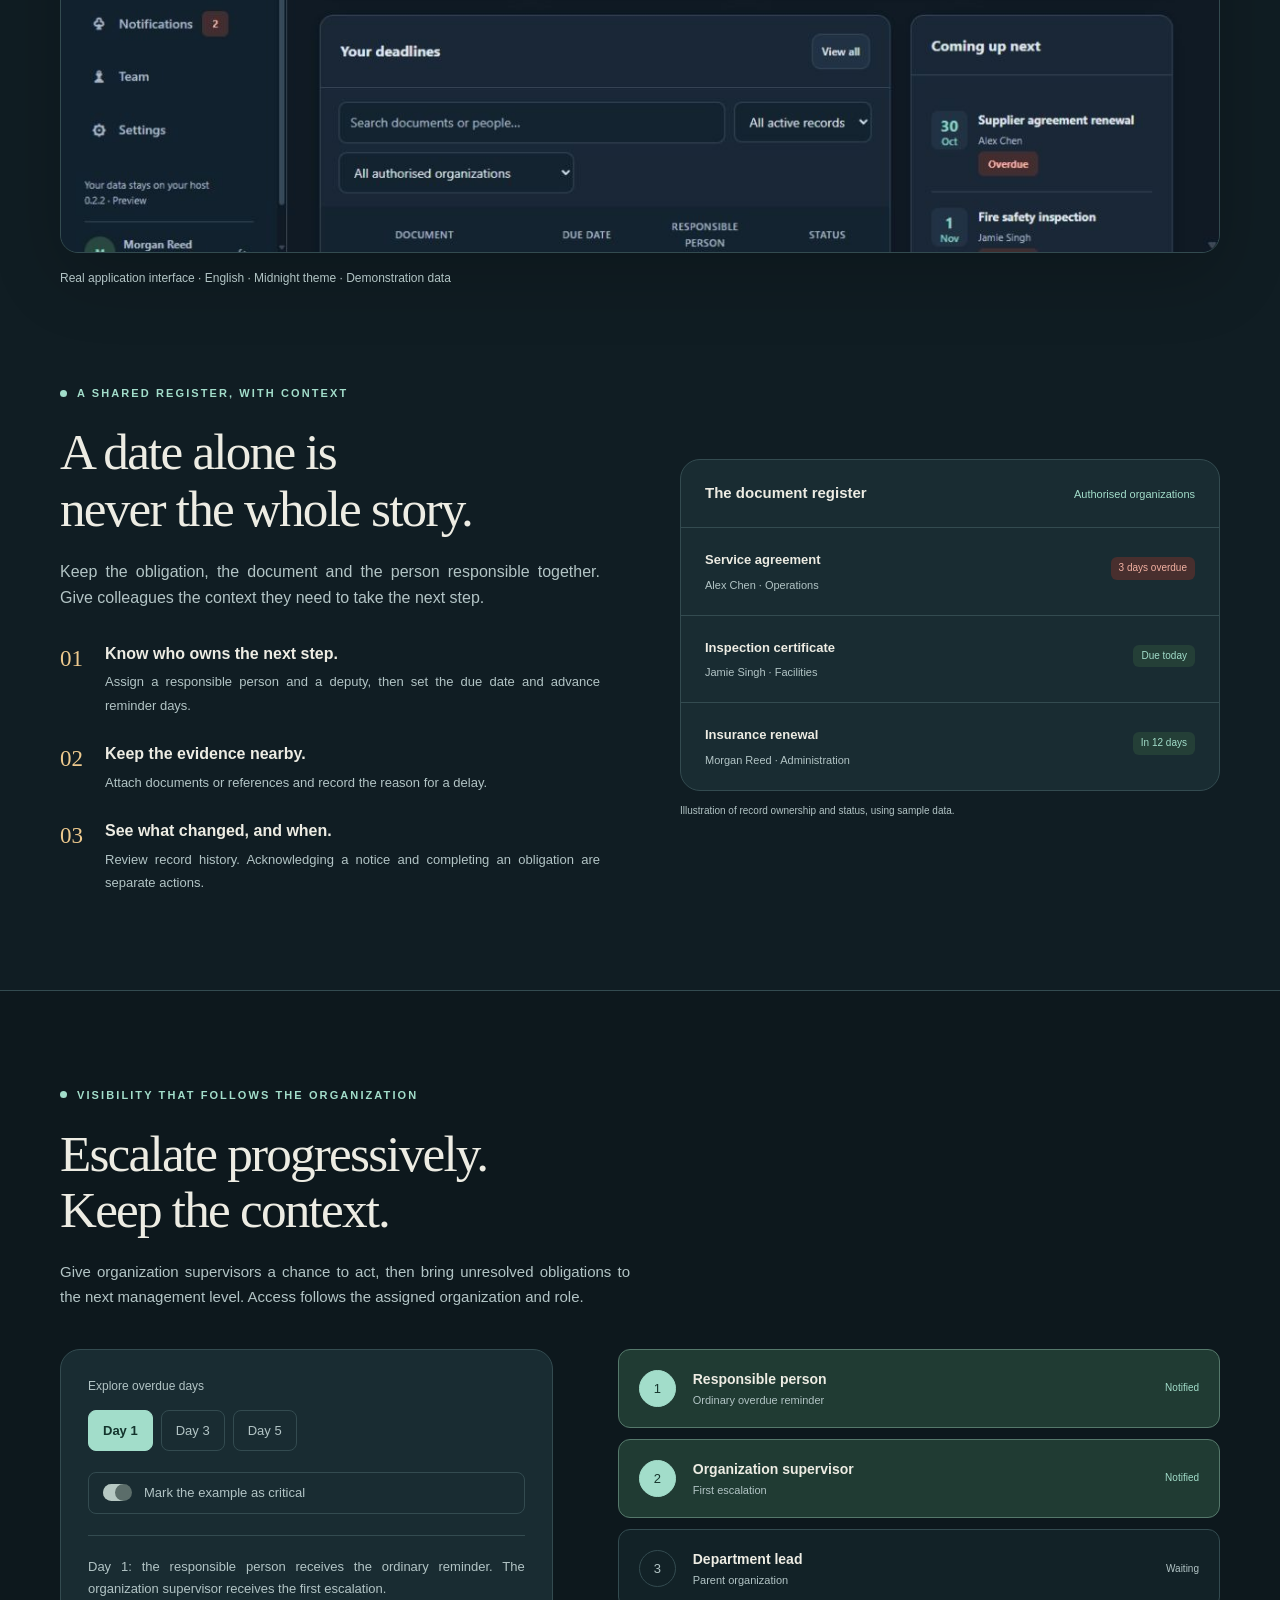
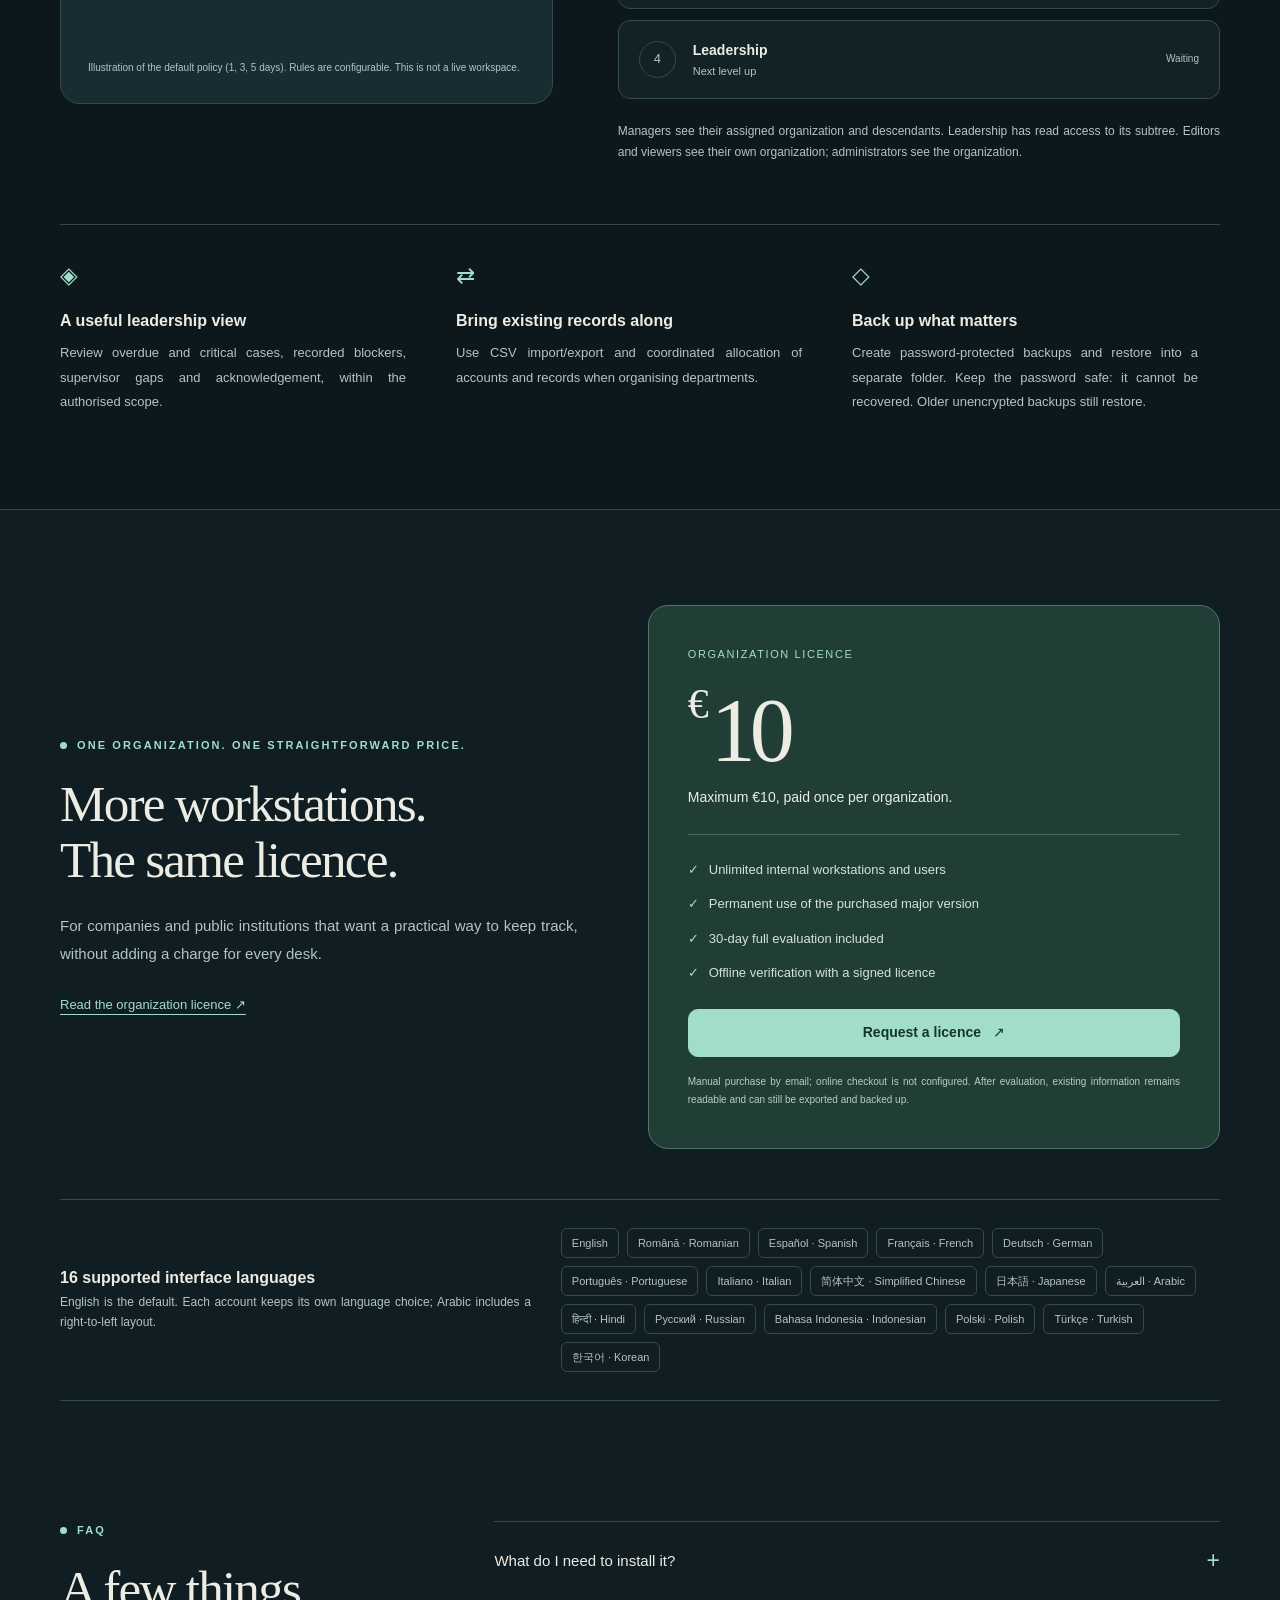
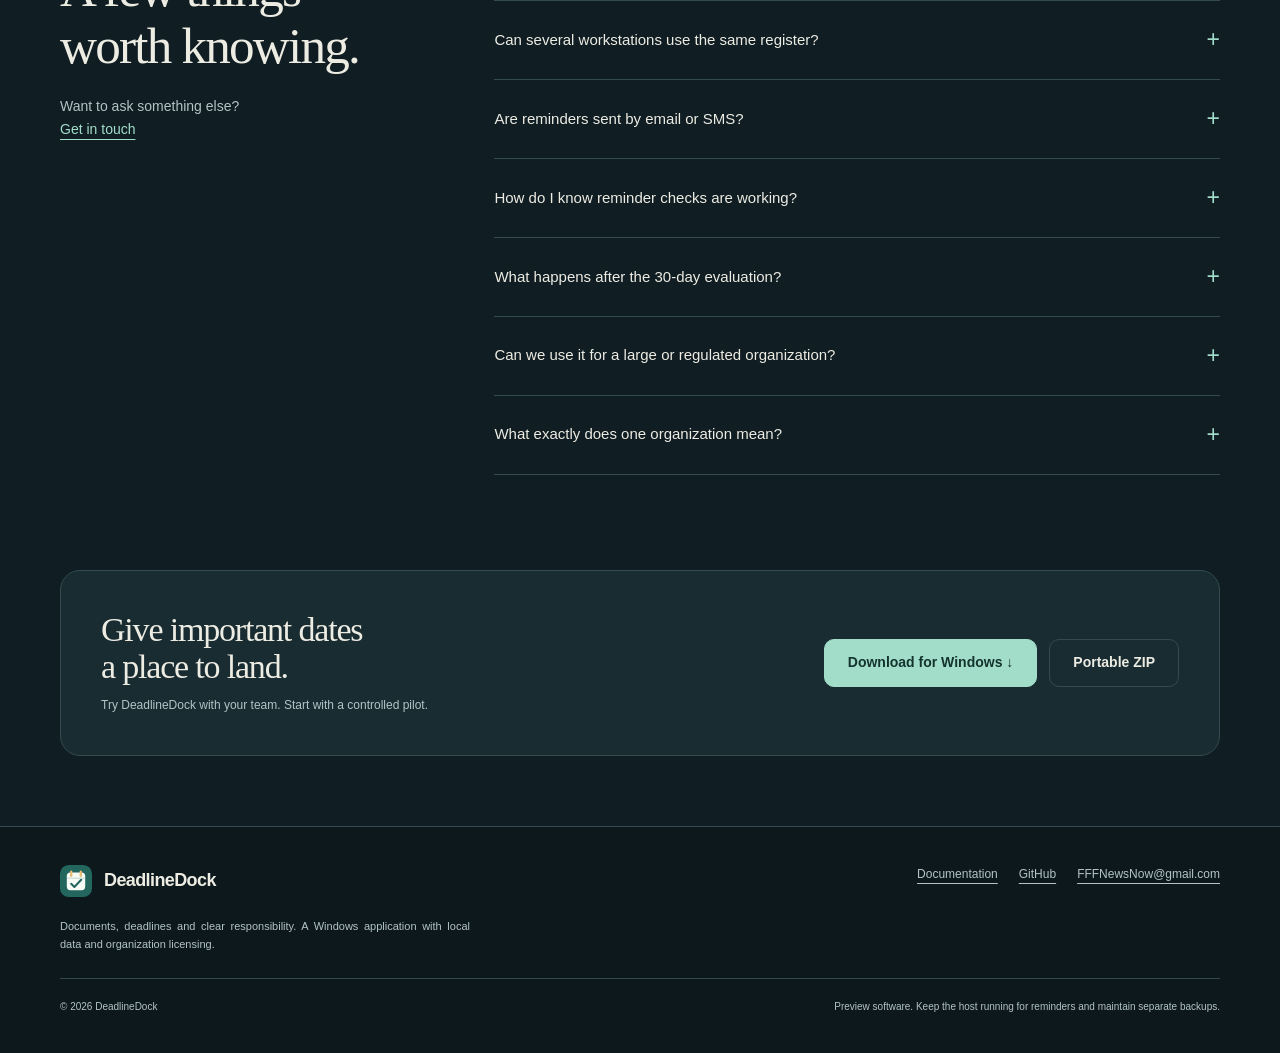
==== commit 3386716e: "Publish DeadlineDock 0.5.0 downloads and documentation" ====
--- a/index.html
+++ b/index.html
@@ -4,13 +4,13 @@
 <link rel="canonical" href="https://grimegod.github.io/DeadlineDock/"><link rel="alternate" hreflang="en" href="https://grimegod.github.io/DeadlineDock/"><link rel="alternate" hreflang="ro" href="https://grimegod.github.io/DeadlineDock/ro.html"><link rel="alternate" hreflang="x-default" href="https://grimegod.github.io/DeadlineDock/">
 <meta property="og:type" content="website"><meta property="og:site_name" content="DeadlineDock"><meta property="og:title" content="DeadlineDock — Windows deadline and document tracker"><meta property="og:description" content="Track documents, deadlines and responsibilities on Windows. Department hierarchy, escalation and leadership dashboards. Up to €10 per organization."><meta property="og:url" content="https://grimegod.github.io/DeadlineDock/"><meta property="og:image" content="https://grimegod.github.io/DeadlineDock/screenshot.jpg"><meta property="og:image:alt" content="DeadlineDock Midnight — demonstration data"><meta property="og:locale" content="en_GB"><meta name="twitter:card" content="summary_large_image">
 <link rel="icon" href="logo.svg" type="image/svg+xml"><link rel="stylesheet" href="site.css"><script src="site.js" defer></script><script type="application/ld+json">{"@context": "https://schema.org", "@graph": [{"@type": "WebSite", "@id": "https://grimegod.github.io/DeadlineDock/#website", "name": "DeadlineDock", "url": "https://grimegod.github.io/DeadlineDock/"}, {"@type": "WebPage", "@id": "https://grimegod.github.io/DeadlineDock/#webpage", "url": "https://grimegod.github.io/DeadlineDock/", "name": "DeadlineDock — Windows deadline and document tracker", "description": "Track documents, deadlines and responsibilities on Windows. Department hierarchy, escalation and leadership dashboards. Up to €10 per organization.", "inLanguage": "en", "isPartOf": {"@id": "https://grimegod.github.io/DeadlineDock/#website"}, "about": {"@type": "Thing", "name": "DeadlineDock", "description": "Track documents, deadlines and responsibilities on Windows. Department hierarchy, escalation and leadership dashboards. Up to €10 per organization."}}]}</script></head>
-<body><a class="skip" href="#main">Skip to content</a><header class="site-header"><div class="container header-row"><a class="brand" href="./" aria-label="DeadlineDock"><img src="logo.svg" width="42" height="42" alt="">DeadlineDock</a><nav class="nav-links" aria-label="Main navigation"><a href="#features">Features</a><a href="#workflow">How it works</a><a href="#pricing">Pricing</a><a href="#faq">Questions</a></nav><div class="language" aria-label="Website language"><a href="./" lang="en" hreflang="en" aria-current="page">EN</a><span aria-hidden="true">/</span><a href="ro.html" lang="ro" hreflang="ro" >RO</a></div><a class="button small header-download" href="https://github.com/Grimegod/DeadlineDock/releases/download/v0.4.0/DeadlineDock-0.4.0-Setup-x64.exe">Download <span aria-hidden="true">↓</span></a></div></header>
-<main id="main"><section class="container hero"><div class="hero-copy"><div class="eyebrow">Documents. Deadlines. Accountability.</div><h1><span class="visually-hidden">DeadlineDock — </span>Important deadlines.<br><em>In good hands.</em></h1><p>A clear home for documents, due dates and the people responsible for them. Keep your teams informed, from a single department to the next level of leadership.</p><div class="actions"><a class="button" href="https://github.com/Grimegod/DeadlineDock/releases/download/v0.4.0/DeadlineDock-0.4.0-Setup-x64.exe">Download for Windows <span aria-hidden="true">↓</span></a><a class="button secondary" href="#workflow">Explore the workflow <span aria-hidden="true">↗</span></a></div><p class="release-note">Preview 0.4.0 · Windows 10/11 x64 · About 63 MB · Unsigned installer<br><a href="https://github.com/Grimegod/DeadlineDock/releases/download/v0.4.0/SHA256SUMS.txt">SHA256</a> · <a href="https://github.com/Grimegod/DeadlineDock/releases/tag/v0.4.0">v0.4.0</a></p><div class="hero-proof"><span>Your own host</span><span>16 interface languages</span><span>No per-seat charges</span></div></div><div class="product-scene" aria-label="Illustrative interface · demonstration data"><div class="scene-shell"><div class="scene-top"><strong>DeadlineDock</strong><div class="scene-dots" aria-hidden="true"><i></i><i></i><i></i></div></div><div class="scene-inner"><div class="scene-greeting">OPERATIONS / OVERVIEW</div><h3>What needs your attention?</h3><div class="mini-stats"><div class="mini-stat"><span>Overdue</span><strong>03</strong></div><div class="mini-stat"><span>Due soon</span><strong>07</strong></div></div><div class="scene-record"><div class="file-icon" aria-hidden="true">▤</div><div><strong>Service agreement renewal</strong><p>Alex Chen · Operations</p><span class="badge">3 days overdue</span></div></div><div class="scene-bottom"><div class="avatars" aria-hidden="true"><span>AC</span><span>JS</span><span>MR</span></div><span>Every deadline has an owner.</span></div></div></div><div class="floating-note"><span class="check" aria-hidden="true">✓</span><div><strong>The right person is informed.</strong><p>Escalated to the department lead</p></div></div><p class="illustration-label">Illustrative interface · demonstration data</p></div></section>
+<body><a class="skip" href="#main">Skip to content</a><header class="site-header"><div class="container header-row"><a class="brand" href="./" aria-label="DeadlineDock"><img src="logo.svg" width="42" height="42" alt="">DeadlineDock</a><nav class="nav-links" aria-label="Main navigation"><a href="#features">Features</a><a href="#workflow">How it works</a><a href="#pricing">Pricing</a><a href="#faq">Questions</a></nav><div class="language" aria-label="Website language"><a href="./" lang="en" hreflang="en" aria-current="page">EN</a><span aria-hidden="true">/</span><a href="ro.html" lang="ro" hreflang="ro" >RO</a></div><a class="button small header-download" href="https://github.com/Grimegod/DeadlineDock/releases/download/v0.5.0/DeadlineDock-0.5.0-Setup-x64.exe">Download <span aria-hidden="true">↓</span></a></div></header>
+<main id="main"><section class="container hero"><div class="hero-copy"><div class="eyebrow">Documents. Deadlines. Accountability.</div><h1><span class="visually-hidden">DeadlineDock — </span>Important deadlines.<br><em>In good hands.</em></h1><p>A clear home for documents, due dates and the people responsible for them. Keep your teams informed, from a single department to the next level of leadership.</p><div class="actions"><a class="button" href="https://github.com/Grimegod/DeadlineDock/releases/download/v0.5.0/DeadlineDock-0.5.0-Setup-x64.exe">Download for Windows <span aria-hidden="true">↓</span></a><a class="button secondary" href="#workflow">Explore the workflow <span aria-hidden="true">↗</span></a></div><p class="release-note">Preview 0.5.0 · Windows 10/11 x64 · About 63 MB · Unsigned installer<br><a href="https://github.com/Grimegod/DeadlineDock/releases/download/v0.5.0/SHA256SUMS.txt">SHA256</a> · <a href="https://github.com/Grimegod/DeadlineDock/releases/tag/v0.5.0">v0.5.0</a></p><div class="hero-proof"><span>Your own host</span><span>16 interface languages</span><span>No per-seat charges</span></div></div><div class="product-scene" aria-label="Illustrative interface · demonstration data"><div class="scene-shell"><div class="scene-top"><strong>DeadlineDock</strong><div class="scene-dots" aria-hidden="true"><i></i><i></i><i></i></div></div><div class="scene-inner"><div class="scene-greeting">OPERATIONS / OVERVIEW</div><h3>What needs your attention?</h3><div class="mini-stats"><div class="mini-stat"><span>Overdue</span><strong>03</strong></div><div class="mini-stat"><span>Due soon</span><strong>07</strong></div></div><div class="scene-record"><div class="file-icon" aria-hidden="true">▤</div><div><strong>Service agreement renewal</strong><p>Alex Chen · Operations</p><span class="badge">3 days overdue</span></div></div><div class="scene-bottom"><div class="avatars" aria-hidden="true"><span>AC</span><span>JS</span><span>MR</span></div><span>Every deadline has an owner.</span></div></div></div><div class="floating-note"><span class="check" aria-hidden="true">✓</span><div><strong>The right person is informed.</strong><p>Escalated to the department lead</p></div></div><p class="illustration-label">Illustrative interface · demonstration data</p></div></section>
 <div class="container facts-strip"><div class="fact"><svg viewBox="0 0 24 24" fill="none" stroke-width="1.6" aria-hidden="true"><rect x="4" y="5" width="16" height="16" rx="3"/><path d="M8 3v4m8-4v4M8 13l3 3 5-6"/></svg><div><strong>A named owner</strong><p>Responsible person and deputy on each record.</p></div></div><div class="fact"><svg viewBox="0 0 24 24" fill="none" stroke-width="1.6" aria-hidden="true"><path d="M12 3v6m-7 7v-5h14v5M5 16v5m14-5v5M12 11v10"/></svg><div><strong>A clear chain of responsibility</strong><p>Configurable reminders and supervisor escalation.</p></div></div><div class="fact"><svg viewBox="0 0 24 24" fill="none" stroke-width="1.6" aria-hidden="true"><rect x="3" y="4" width="18" height="13" rx="2"/><path d="M8 21h8m-4-4v4M8 10l3 3 5-5"/></svg><div><strong>Your data, your host</strong><p>Local storage, with HTTPS for shared access.</p></div></div></div>
 <section class="container section interface-section" id="interface" aria-labelledby="interface-title"><div class="interface-heading"><div><div class="eyebrow">The actual application</div><h2 id="interface-title">A look inside DeadlineDock.</h2><p>See the real dashboard, with documents, due dates, responsible people and status indicators. Select the image to view the complete capture.</p></div><a class="button secondary" href="screenshot.jpg?rev=3a997ee85584" target="_blank" rel="noopener" aria-label="Open the complete application screenshot in a new tab">Open full screenshot <span aria-hidden="true">↗</span></a></div><figure class="interface-figure"><a class="interface-preview" href="screenshot.jpg?rev=3a997ee85584" target="_blank" rel="noopener" aria-label="Open the complete application screenshot in a new tab"><img src="screenshot.jpg?rev=3a997ee85584" width="1265" height="712" alt="Actual DeadlineDock overview with deadline statistics, document register, responsible people and upcoming dates, in the Midnight theme." loading="lazy" decoding="async"></a><figcaption>Real application interface · English · Midnight theme · Demonstration data</figcaption></figure></section>
 <section class="container section split" id="features"><div><div class="eyebrow">A shared register, with context</div><h2>A date alone is<br>never the whole story.</h2><p style="margin-top:22px">Keep the obligation, the document and the person responsible together. Give colleagues the context they need to take the next step.</p><div class="feature-list"><div class="feature-row"><span class="number">01</span><div><h3>Know who owns the next step.</h3><p>Assign a responsible person and a deputy, then set the due date and advance reminder days.</p></div></div><div class="feature-row"><span class="number">02</span><div><h3>Keep the evidence nearby.</h3><p>Attach documents or references and record the reason for a delay.</p></div></div><div class="feature-row"><span class="number">03</span><div><h3>See what changed, and when.</h3><p>Review record history. Acknowledging a notice and completing an obligation are separate actions.</p></div></div></div></div><div><div class="register-card"><div class="register-title"><strong>The document register</strong><span>Authorised organizations</span></div><div class="register-item"><div><strong>Service agreement</strong><p>Alex Chen · Operations</p></div><div class="register-date"><span class="badge late">3 days overdue</span></div></div><div class="register-item"><div><strong>Inspection certificate</strong><p>Jamie Singh · Facilities</p></div><div class="register-date"><span class="badge ">Due today</span></div></div><div class="register-item"><div><strong>Insurance renewal</strong><p>Morgan Reed · Administration</p></div><div class="register-date"><span class="badge ">In 12 days</span></div></div></div><span class="inset-label">Illustration of record ownership and status, using sample data.</span></div></section>
 <section class="escalation-section section" id="workflow"><div class="container"><div class="section-head"><div class="eyebrow">Visibility that follows the organization</div><h2>Escalate progressively.<br>Keep the context.</h2><p>Give organization supervisors a chance to act, then bring unresolved obligations to the next management level. Access follows the assigned organization and role.</p></div><div class="escalation-layout" data-escalation-demo><div class="demo-control"><span class="demo-label">Explore overdue days</span><div class="days"><button type="button" data-day="1" aria-pressed="true">Day 1</button><button type="button" data-day="3" aria-pressed="false">Day 3</button><button type="button" data-day="5" aria-pressed="false">Day 5</button></div><button type="button" class="priority-switch" data-critical aria-pressed="false">Mark the example as critical</button><p class="demo-explanation" data-explanation aria-live="polite">Day 1: the organization supervisor receives the first escalation.</p><p class="demo-note">Illustration of the default policy (1, 3, 5 days). Rules are configurable. This is not a live workspace.</p></div><div><div class="chain"><div class="chain-row notified" data-threshold="0"><span class="chain-icon" aria-hidden="true">1</span><div><strong>Responsible person</strong><p>Ordinary overdue reminder</p></div><span class="chain-state" data-state>Notified</span></div><div class="chain-row notified" data-threshold="1"><span class="chain-icon" aria-hidden="true">2</span><div><strong>Organization supervisor</strong><p>First escalation</p></div><span class="chain-state" data-state>Notified</span></div><div class="chain-row " data-threshold="3"><span class="chain-icon" aria-hidden="true">3</span><div><strong>Department lead</strong><p>Parent organization</p></div><span class="chain-state" data-state>Waiting</span></div><div class="chain-row " data-threshold="5"><span class="chain-icon" aria-hidden="true">4</span><div><strong>Leadership</strong><p>Next level up</p></div><span class="chain-state" data-state>Waiting</span></div></div><p class="scope-caption">Managers see their assigned organization and descendants. Leadership has read access to its subtree. Editors and viewers see their own organization; administrators see the organization.</p></div></div><div class="tools-grid"><div class="tool"><span class="tool-icon" aria-hidden="true">◈</span><h3>A useful leadership view</h3><p>Review overdue and critical cases, recorded blockers, supervisor gaps and acknowledgement, within the authorised scope.</p></div><div class="tool"><span class="tool-icon" aria-hidden="true">⇄</span><h3>Bring existing records along</h3><p>Use CSV import/export and coordinated allocation of accounts and records when organising departments.</p></div><div class="tool"><span class="tool-icon" aria-hidden="true">◇</span><h3>Back up what matters</h3><p>Create password-protected backups and restore into a separate folder. Keep the password safe: it cannot be recovered. Older unencrypted backups still restore.</p></div></div></div></section>
 <section class="container section"><div class="pricing-layout" id="pricing"><div class="pricing-copy"><div class="eyebrow">One organization. One straightforward price.</div><h2>More workstations.<br>The same licence.</h2><p>For companies and public institutions that want a practical way to keep track, without adding a charge for every desk.</p><a class="quiet-link" href="https://github.com/Grimegod/DeadlineDock/blob/main/LICENSE.txt">Read the organization licence ↗</a></div><div class="price-card"><div class="price-label">Organization licence</div><div class="price-value"><span>€</span>10</div><p class="price-scope">Maximum €10, paid once per organization.</p><ul class="price-list"><li>Unlimited internal workstations and users</li><li>Permanent use of the purchased major version</li><li>30-day full evaluation included</li><li>Offline verification with a signed licence</li></ul><a class="button" href="mailto:FFFNewsNow@gmail.com?subject=DeadlineDock%20organization%20licence">Request a licence <span aria-hidden="true">↗</span></a><p class="price-fine">Manual purchase by email; online checkout is not configured. After evaluation, existing information remains readable and can still be exported and backed up.</p></div></div><div class="languages-box"><div><h3>16 supported interface languages</h3><p>English is the default. Each account keeps its own language choice; Arabic includes a right-to-left layout.</p></div><div class="language-tags"><span><bdi lang="en">English</bdi></span><span><bdi lang="ro">Română</bdi> · Romanian</span><span><bdi lang="es">Español</bdi> · Spanish</span><span><bdi lang="fr">Français</bdi> · French</span><span><bdi lang="de">Deutsch</bdi> · German</span><span><bdi lang="pt">Português</bdi> · Portuguese</span><span><bdi lang="it">Italiano</bdi> · Italian</span><span><bdi lang="zh-Hans">简体中文</bdi> · Simplified Chinese</span><span><bdi lang="ja">日本語</bdi> · Japanese</span><span><bdi lang="ar">العربية</bdi> · Arabic</span><span><bdi lang="hi">हिन्दी</bdi> · Hindi</span><span><bdi lang="ru">Русский</bdi> · Russian</span><span><bdi lang="id">Bahasa Indonesia</bdi> · Indonesian</span><span><bdi lang="pl">Polski</bdi> · Polish</span><span><bdi lang="tr">Türkçe</bdi> · Turkish</span><span><bdi lang="ko">한국어</bdi> · Korean</span></div></div></section>
-<section class="container section faq-section" id="faq"><div class="faq-layout"><div class="faq-copy"><div class="eyebrow">FAQ</div><h2>A few things<br>worth knowing.</h2><p>Want to ask something else?<br><a href="mailto:FFFNewsNow@gmail.com">Get in touch</a></p></div><div><details><summary>What do I need to install it?</summary><p>Windows 10 or 11, x64. The package includes its runtime, so there is no separate .NET installation. Start the Windows host and use its browser interface.</p></details><details><summary>Can several workstations use the same register?</summary><p>Yes, through one central Windows host and configured HTTPS. Clients use a browser. Separate default installations do not synchronise automatically; the host must remain running for reminders.</p></details><details><summary>Are reminders sent by email or SMS?</summary><p>This preview provides in-app notices and Windows host notifications. It does not send email or SMS. The host checks reminders every minute while it is running.</p></details><details><summary>What happens after the 30-day evaluation?</summary><p>Reading existing information, CSV export and backup remain available. A signed organization licence enables continued changes. Request the licence by email; the price is at most €10 for the organization.</p></details><details><summary>Can we use it for a large or regulated organization?</summary><p>Start with a controlled pilot. This unsigned preview has role/organization access controls, but no SSO, two-factor authentication, document-classification controls or regulatory accreditation. Validate security, capacity and your own procedures before a larger deployment.</p></details><details><summary>What exactly does one organization mean?</summary><p>One named legal entity, including its departments and branches. Separate incorporated companies, subsidiaries or agencies require their own licence. See the full terms for the purchased major version.</p></details></div></div></section>
-<section class="container download-band" id="download"><div><h2>Give important dates<br>a place to land.</h2><p>Try DeadlineDock with your team. Start with a controlled pilot.</p></div><div class="actions"><a class="button" href="https://github.com/Grimegod/DeadlineDock/releases/download/v0.4.0/DeadlineDock-0.4.0-Setup-x64.exe">Download for Windows ↓</a><a class="button secondary" href="https://github.com/Grimegod/DeadlineDock/releases/download/v0.4.0/DeadlineDock-0.4.0-win-x64.zip">Portable ZIP</a></div></section></main>
+<section class="container section faq-section" id="faq"><div class="faq-layout"><div class="faq-copy"><div class="eyebrow">FAQ</div><h2>A few things<br>worth knowing.</h2><p>Want to ask something else?<br><a href="mailto:FFFNewsNow@gmail.com">Get in touch</a></p></div><div><details><summary>What do I need to install it?</summary><p>Windows 10 or 11, x64. The package includes its runtime, so there is no separate .NET installation. Start the Windows host and use its browser interface.</p></details><details><summary>Can several workstations use the same register?</summary><p>Yes, through one central Windows host and configured HTTPS. Clients use a browser. Separate default installations do not synchronise automatically; the host must remain running for reminders.</p></details><details><summary>Are reminders sent by email or SMS?</summary><p>This preview provides in-app notices and Windows host notifications. It does not send email or SMS. The host checks reminders every minute while it is running.</p></details><details><summary>How do I know reminder checks are working?</summary><p>Administrators can see the last attempt and last successful check in Settings, with a warning after a failure or a stale check and a retry button. Checks run every minute while the host is on. A successful check does not mean a recipient has read a notice.</p></details><details><summary>What happens after the 30-day evaluation?</summary><p>Reading existing information, CSV export and backup remain available. A signed organization licence enables continued changes. Request the licence by email; the price is at most €10 for the organization.</p></details><details><summary>Can we use it for a large or regulated organization?</summary><p>Start with a controlled pilot. This unsigned preview has role/organization access controls, but no SSO, two-factor authentication, document-classification controls or regulatory accreditation. Validate security, capacity and your own procedures before a larger deployment.</p></details><details><summary>What exactly does one organization mean?</summary><p>One named legal entity, including its departments and branches. Separate incorporated companies, subsidiaries or agencies require their own licence. See the full terms for the purchased major version.</p></details></div></div></section>
+<section class="container download-band" id="download"><div><h2>Give important dates<br>a place to land.</h2><p>Try DeadlineDock with your team. Start with a controlled pilot.</p></div><div class="actions"><a class="button" href="https://github.com/Grimegod/DeadlineDock/releases/download/v0.5.0/DeadlineDock-0.5.0-Setup-x64.exe">Download for Windows ↓</a><a class="button secondary" href="https://github.com/Grimegod/DeadlineDock/releases/download/v0.5.0/DeadlineDock-0.5.0-win-x64.zip">Portable ZIP</a></div></section></main>
 <footer class="site-footer"><div class="container"><div class="footer-grid"><div class="footer-brand"><a class="brand" href="./"><img src="logo.svg" width="32" height="32" alt="">DeadlineDock</a><p>Documents, deadlines and clear responsibility. A Windows application with local data and organization licensing.</p></div><div class="footer-links"><a href="https://github.com/Grimegod/DeadlineDock/blob/main/USER-GUIDE.md">Documentation</a><a href="https://github.com/Grimegod/DeadlineDock">GitHub</a><a href="mailto:FFFNewsNow@gmail.com">FFFNewsNow@gmail.com</a></div></div><div class="footer-bottom"><span>© 2026 DeadlineDock</span><p>Preview software. Keep the host running for reminders and maintain separate backups.</p></div></div></footer></body></html>
